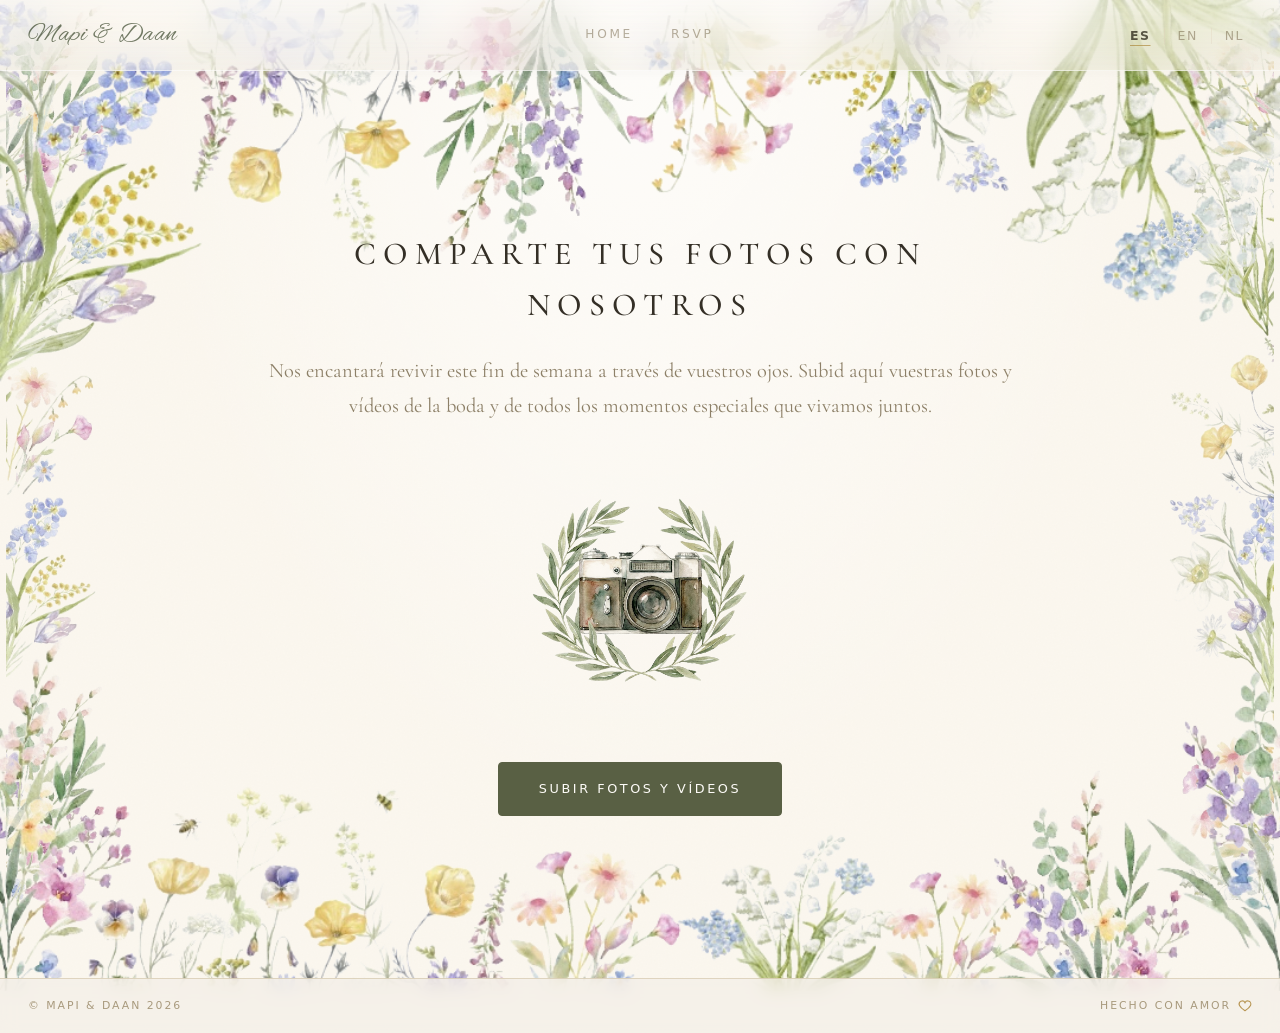
==== fotos.html @ c7a90d23 "v1.31" ====
<!DOCTYPE html>
<html lang="es">
<head>
<meta charset="UTF-8">
<meta name="viewport" content="width=device-width, initial-scale=1.0">
<title>Mapi &amp; Daan · Fotos</title>
<meta name="description" content="Comparte tus fotos y vídeos de la boda de Mapi y Daan.">
<link rel="preconnect" href="https://fonts.googleapis.com">
<link rel="preconnect" href="https://fonts.gstatic.com" crossorigin>
<link href="https://fonts.googleapis.com/css2?family=Alex+Brush&family=Cormorant+Garamond:ital,wght@0,400;0,500;0,600;0,700;1,400&display=swap" rel="stylesheet">
<link rel="stylesheet" href="css/style.css">
</head>
<body class="photos-page-body">
<div class="floral-border floral-border-top" aria-hidden="true"></div>
<div class="floral-border floral-border-left" aria-hidden="true"></div>
<div class="floral-border floral-border-right" aria-hidden="true"></div>
<div class="floral-border floral-border-bottom" aria-hidden="true"></div>
<header class="site-header">
  <a class="brand" href="index.html#inicio">Mapi &amp; Daan</a>
  <nav class="tab-nav" aria-label="Secciones">
    <a href="index.html#inicio">HOME</a>
    <a href="index.html#rsvp">RSVP</a>
  </nav>
  <nav class="lang-switch" aria-label="Idioma">
    <button data-lang="es">ES</button><span class="sep">|</span>
    <button data-lang="en">EN</button><span class="sep">|</span>
    <button data-lang="nl">NL</button>
  </nav>
</header>
<main class="photos-page-main">
  <section class="photos-page">
    <h1 class="section-title photos-title" id="photos-title" data-i18n="photos.title">Comparte tus fotos con nosotros</h1>
    <p class="lead photos-copy" data-i18n="photos.text">Nos encantará revivir este fin de semana a través de vuestros ojos. Subid aquí vuestras fotos y vídeos de la boda y de todos los momentos especiales que vivamos juntos.</p>
    <img src="assets/camera-original-transparent.png" alt="Cámara acuarela" class="photos-illustration original-camera">
    <a class="btn photos-upload-btn" href="https://photos.app.goo.gl/28SNKtLgzze368fo6" target="_blank" rel="noopener" data-i18n="photos.button">Subir fotos y vídeos</a>
  </section>
</main>
<footer class="site-footer"><span data-i18n="footer.copy">© Mapi &amp; Daan 2026</span><span class="love"><span data-i18n="footer.love">Hecho con amor</span><svg viewBox="0 0 24 24" fill="none" stroke="currentColor" stroke-width="2" aria-hidden="true"><path d="M12 20s-7.5-4.8-9.4-9A5.2 5.2 0 0 1 12 6.4 5.2 5.2 0 0 1 21.4 11c-1.9 4.2-9.4 9-9.4 9Z"/></svg></span></footer>
<script>
const translations = {
  es: {"photos.title":"Comparte tus fotos con nosotros","photos.text":"Nos encantará revivir este fin de semana a través de vuestros ojos. Subid aquí vuestras fotos y vídeos de la boda y de todos los momentos especiales que vivamos juntos.","photos.button":"Subir fotos y vídeos","footer.copy":"© Mapi & Daan 2026","footer.love":"Hecho con amor"},
  en: {"photos.title":"Share your photos with us","photos.text":"We would love to relive this weekend through your eyes. Upload your photos and videos from the wedding and all the special moments we share together.","photos.button":"Upload photos and videos","footer.copy":"© Mapi & Daan 2026","footer.love":"Made with love"},
  nl: {"photos.title":"Deel jullie foto's met ons","photos.text":"We zouden dit weekend graag opnieuw beleven door jullie ogen. Upload hier jullie foto's en video's van de bruiloft en van alle bijzondere momenten die we samen meemaken.","photos.button":"Foto's en video's uploaden","footer.copy":"© Mapi & Daan 2026","footer.love":"Gemaakt met liefde"}
};
function applyLang(lang){
  document.documentElement.lang = lang;
  localStorage.setItem('wedding-lang', lang);
  document.querySelectorAll('[data-i18n]').forEach(el=>{
    const key=el.getAttribute('data-i18n');
    if(translations[lang] && translations[lang][key]) el.textContent=translations[lang][key];
  });
  document.querySelectorAll('.lang-switch button').forEach(b=>b.classList.toggle('active', b.dataset.lang===lang));
}
document.querySelectorAll('.lang-switch button').forEach(b=>b.addEventListener('click',()=>applyLang(b.dataset.lang)));
applyLang(localStorage.getItem('wedding-lang') || 'es');
</script>
</body>
</html>
---- css/style.css ----
/* ============================================
   Mapi & Daan — 03 · 10 · 2026
   Shared stylesheet
   ============================================ */

:root {
  /* Brand spec tokens */
  --bg: #f5f0e8;          /* warm off-white canvas */
  --surface: #fcfaf7;     /* light warm card/surface */
  --fg: #3d3529;          /* dark ink text */
  --muted: #a89a7d;       /* taupe/sand secondary */
  --border: #e3e0da;      /* warm beige borders */
  --accent: #c9a84c;      /* old gold / champagne */
  --accent-dim: #d5cfc2;  /* muted gold-beige wash */

  /* Mapped aliases (legacy names used across the stylesheet) */
  --cream: var(--bg);
  --cream-deep: #ede7da;
  --paper: var(--surface);
  --olive: #5c5e42;       /* stitch design button olive */
  --olive-dark: #4a4c35;
  --olive-soft: #8a9060;
  --ink: var(--fg);
  --ink-soft: #8d8068;
  --gold: var(--accent);
  --line: var(--border);
  --shadow: 0 10px 30px rgba(61, 53, 41, 0.10);

  --serif: "Cormorant Garamond", "Iowan Old Style", Georgia, serif;
  --sans: -apple-system, BlinkMacSystemFont, "Segoe UI", system-ui, sans-serif;
  --script: "Parisienne", "Imperial Script", cursive;
  --script-weight: 400;
  /* If you buy the "Dashing" font (scratchones), drop the .woff2 in assets/
     and uncomment the @font-face below, then set --script: "Dashing", cursive; */
}
/*
@font-face {
  font-family: "Dashing";
  src: url("../assets/Dashing.woff2") format("woff2");
  font-display: swap;
}
*/

* { margin: 0; padding: 0; box-sizing: border-box; }

html { scroll-behavior: smooth; }

body {
  font-family: var(--serif);
  background: var(--cream);
  /* subtle watercolor-paper grain */
  background-image: url("data:image/svg+xml;utf8,<svg xmlns='http://www.w3.org/2000/svg' width='240' height='240'><filter id='p'><feTurbulence type='fractalNoise' baseFrequency='0.6' numOctaves='2' seed='8'/><feColorMatrix type='matrix' values='0 0 0 0 0.42 0 0 0 0 0.40 0 0 0 0 0.30 0 0 0 0.035 0'/></filter><rect width='240' height='240' filter='url(%23p)'/></svg>");
  color: var(--ink);
  font-size: 18px;
  line-height: 1.6;
  -webkit-font-smoothing: antialiased;
  overflow-x: hidden;
}

/* ---------- Header ---------- */
.site-header {
  position: sticky;
  top: 0;
  z-index: 50;
  display: flex;
  justify-content: space-between;
  align-items: center;
  gap: 16px;
  flex-wrap: wrap;
  padding: 14px 28px;
  /* liquid glass: translucent wash + heavy blur + saturation boost */
  background: linear-gradient(180deg, rgba(252, 250, 247, 0.55), rgba(245, 240, 232, 0.35));
  -webkit-backdrop-filter: blur(22px) saturate(1.7);
  backdrop-filter: blur(22px) saturate(1.7);
  border-bottom: 1px solid rgba(255, 255, 255, 0.45);
  box-shadow:
    inset 0 1px 0 rgba(255, 255, 255, 0.55),
    0 1px 0 rgba(61, 53, 41, 0.05);
  transition: background .4s ease, box-shadow .4s ease, padding .3s ease;
}
.site-header.scrolled {
  background: linear-gradient(180deg, rgba(252, 250, 247, 0.62), rgba(245, 240, 232, 0.42));
  box-shadow:
    inset 0 1px 0 rgba(255, 255, 255, 0.6),
    0 10px 30px rgba(61, 53, 41, 0.10);
  padding: 10px 28px;
}
@supports not (backdrop-filter: blur(1px)) {
  .site-header { background: rgba(245, 240, 232, 0.95); }
}

/* ---------- Tabs ---------- */
.tab-nav {
  display: flex;
  gap: clamp(14px, 3vw, 34px);
  justify-content: center;
  flex: 1;
}
.tab-nav a {
  font-family: var(--sans);
  font-size: .76rem;
  letter-spacing: .22em;
  text-transform: uppercase;
  color: var(--ink-soft);
  text-decoration: none;
  padding: 6px 2px;
  border-bottom: 1px solid transparent;
  transition: color .3s, border-color .3s;
}
.tab-nav a:hover { color: var(--fg); }
.tab-nav a.active {
  color: var(--fg);
  border-bottom-color: var(--accent);
}

.tab-panel { display: none; }
.tab-panel.active { display: block; animation: panelIn .6s cubic-bezier(.2, .65, .3, 1); }
@keyframes panelIn {
  from { opacity: 0; transform: translateY(14px); }
  to { opacity: 1; transform: none; }
}

@media (max-width: 720px) {
  .site-header { justify-content: center; }
  .tab-nav { order: 3; flex-basis: 100%; }
}

.brand {
  font-family: var(--script);
  font-weight: var(--script-weight);
  font-size: 1.85rem;
  color: var(--fg);
  text-decoration: none;
  transition: opacity .3s;
}
.brand:hover { opacity: .7; }

.lang-switch { display: flex; align-items: center; gap: 4px; }
.lang-switch button {
  font-family: var(--sans);
  font-size: .78rem;
  letter-spacing: .12em;
  background: none;
  border: none;
  color: var(--ink-soft);
  cursor: pointer;
  padding: 4px 8px;
  transition: color .3s;
}
.lang-switch button:hover { color: var(--olive-dark); }
.lang-switch button.active {
  color: var(--fg);
  font-weight: 600;
  text-decoration: underline;
  text-underline-offset: 5px;
  text-decoration-color: var(--accent);
}
.lang-switch .sep { color: var(--line); }

/* ---------- Layout ---------- */
.container {
  width: min(960px, 92%);
  margin: 0 auto;
}

main { position: relative; }

section { padding: 70px 0; position: relative; }

/* ---------- Typography ---------- */
.script-names {
  font-family: var(--script);
  font-weight: var(--script-weight);
  color: var(--fg);
  font-size: clamp(3.6rem, 9.5vw, 6rem);
  line-height: 1.08;
  text-align: center;
  padding: 0 .35em; /* room for calligraphic flourishes */
}

.section-title {
  font-family: var(--serif);
  font-weight: 500;
  font-size: clamp(1.5rem, 4vw, 2rem);
  letter-spacing: .22em;
  text-transform: uppercase;
  text-align: center;
  color: var(--fg);
}

.lead { text-align: center; color: var(--ink-soft); max-width: 620px; margin: 0 auto; }

/* ornament divider */
.ornament {
  display: flex;
  justify-content: center;
  align-items: center;
  gap: 12px;
  margin: 22px auto;
  color: var(--accent);
}
.ornament::before, .ornament::after {
  content: "";
  height: 1px;
  width: 70px;
  background: linear-gradient(90deg, transparent, var(--line));
}
.ornament::after { background: linear-gradient(270deg, transparent, var(--line)); }

/* ---------- Cinematic invitation hero (brand spec: layout intent) ---------- */
.hero-stage {
  position: relative;
  width: 100%;
  aspect-ratio: 16 / 9;
  min-height: 560px;
  max-height: 92vh;
  overflow: hidden;
  display: flex;
  align-items: center;
  justify-content: center;
  background:
    radial-gradient(ellipse 70% 80% at 50% 30%, rgba(213, 207, 194, .55), transparent 70%),
    linear-gradient(180deg, var(--bg) 0%, #efe8db 55%, var(--bg) 100%);
  perspective: 1100px;
}

.hero-stage .stage-glow {
  position: absolute;
  inset: 0;
  pointer-events: none;
  background: radial-gradient(ellipse 46% 60% at 50% 42%, rgba(201, 168, 76, .14), transparent 70%);
  animation: glowPulse 9s ease-in-out infinite;
}
@keyframes glowPulse {
  0%, 100% { opacity: .75; }
  50% { opacity: 1; }
}

#particles {
  position: absolute;
  inset: 0;
  width: 100%;
  height: 100%;
  pointer-events: none;
  z-index: 3;
}

/* portrait invitation card */
.invite-card {
  position: relative;
  z-index: 2;
  width: min(420px, 84vw);
  background: var(--surface);
  border: 1px solid var(--border);
  border-radius: 6px;
  box-shadow:
    0 30px 70px rgba(61, 53, 41, .18),
    0 6px 18px rgba(61, 53, 41, .10);
  padding: clamp(26px, 4.5vw, 44px) clamp(20px, 3.5vw, 36px);
  text-align: center;
  transform-style: preserve-3d;
  animation: cameraPush 5.5s cubic-bezier(.22, .61, .36, 1) both;
  will-change: transform;
}
@keyframes cameraPush {
  from { transform: scale(1.12) translateY(14px); }
  to { transform: scale(1) translateY(0); }
}

/* gold foil inner frame */
.invite-card::before {
  content: "";
  position: absolute;
  inset: 12px;
  border: 1px solid rgba(201, 168, 76, .55);
  border-radius: 3px;
  pointer-events: none;
}
.invite-card::after {
  content: "";
  position: absolute;
  inset: 16px;
  border: 1px solid rgba(201, 168, 76, .25);
  border-radius: 2px;
  pointer-events: none;
}

.invite-card .card-kicker {
  font-family: var(--sans);
  font-size: .62rem;
  letter-spacing: .42em;
  text-transform: uppercase;
  color: var(--muted);
  margin-bottom: 8px;
}
.invite-card .script-names { font-size: clamp(2.7rem, 7vw, 3.9rem); }
.invite-card .card-amp { font-size: .5em; color: var(--accent); display: block; line-height: .9; }
.invite-card .card-church {
  width: 100%;
  height: auto;
  display: block;
  margin: 18px auto 6px;
  transform: translateZ(28px);
}
.invite-card .card-date {
  font-family: var(--sans);
  font-weight: 300;
  font-size: 1.02rem;
  letter-spacing: .42em;
  color: var(--fg);
  margin-top: 14px;
}
.invite-card .card-place {
  font-family: var(--sans);
  font-size: .68rem;
  letter-spacing: .4em;
  text-transform: uppercase;
  color: var(--muted);
  margin-top: 7px;
}
.invite-card .card-rule {
  width: 56px;
  height: 1px;
  background: var(--accent);
  margin: 16px auto 0;
  opacity: .7;
  position: relative;
}
.invite-card .card-rule::after {
  content: "❦";
  position: absolute;
  top: 50%; left: 50%;
  transform: translate(-50%, -50%);
  background: var(--surface);
  color: var(--accent);
  padding: 0 8px;
  font-size: .9rem;
}

/* parallax florals floating above the card */
.stage-floral {
  position: absolute;
  z-index: 4;
  width: clamp(130px, 18vw, 230px);
  pointer-events: none;
  opacity: 0;
  animation: floralIn 1.8s ease .4s forwards;
  will-change: transform;
}
.stage-floral img { width: 100%; height: auto; display: block; }
.stage-floral.tl { top: -1%; left: -1%; }
.stage-floral.tr { top: -1%; right: -1%; }
.stage-floral.bl { bottom: -2%; left: -1%; }
.stage-floral.br { bottom: -2%; right: -1%; }

.scroll-hint {
  position: absolute;
  bottom: 18px;
  left: 50%;
  transform: translateX(-50%);
  z-index: 5;
  color: var(--muted);
  animation: hintBob 2.6s ease-in-out infinite;
}
.scroll-hint svg { width: 22px; height: 22px; }
@keyframes hintBob {
  0%, 100% { transform: translate(-50%, 0); opacity: .65; }
  50% { transform: translate(-50%, 8px); opacity: 1; }
}

@media (max-width: 640px) {
  .hero-stage { aspect-ratio: auto; min-height: 86vh; padding: 40px 0; }
}

/* ---------- Hero ---------- */
.hero { padding: 60px 0 30px; text-align: center; }

.hero .date {
  font-family: var(--sans);
  font-weight: 300;
  font-size: 1.15rem;
  letter-spacing: .45em;
  color: var(--fg);
  margin-top: 26px;
}
.hero .place {
  font-family: var(--sans);
  font-size: .8rem;
  letter-spacing: .4em;
  text-transform: uppercase;
  color: var(--muted);
  margin-top: 8px;
}

.hero-art { margin: 36px auto 0; max-width: 660px; }
.hero-art svg, .hero-art img { width: 100%; height: auto; display: block; }

/* corner florals */
.corner-floral {
  position: absolute;
  width: clamp(140px, 24vw, 260px);
  pointer-events: none;
  z-index: 1;
  opacity: 0;
  animation: floralIn 1.6s ease .3s forwards;
}
.corner-floral.tl { top: 0; left: 0; transform-origin: top left; }
.corner-floral.tr { top: 0; right: 0; transform-origin: top right; }
.corner-floral.bl { bottom: 0; left: 0; transform-origin: bottom left; }
.corner-floral.br { bottom: 0; right: 0; transform-origin: bottom right; }

@keyframes floralIn {
  from { opacity: 0; }
  to { opacity: 1; }
}

/* perfect mirror symmetry: left corners are the original, right corners are mirrored */
.corner-floral.tr, .stage-floral.tr { transform: scaleX(-1); }
.corner-floral.bl, .stage-floral.bl { transform: scaleY(-1); }
.corner-floral.br, .stage-floral.br { transform: scale(-1, -1); }

/* ---------- Timeline ---------- */
.timeline { max-width: 700px; margin: 50px auto 0; }

.day-block { display: grid; grid-template-columns: 150px 1fr; gap: 24px; }
.day-block + .day-block { margin-top: 40px; padding-top: 40px; border-top: 1px solid var(--line); }

.day-label { text-align: left; }
.day-label .day-name {
  font-family: var(--sans);
  letter-spacing: .3em;
  text-transform: uppercase;
  font-weight: 500;
  color: var(--fg);
}
.day-label .day-date { font-family: var(--sans); letter-spacing: .25em; color: var(--muted); font-size: .8rem; margin-top: 4px; }
.day-label .sprig { margin-top: 14px; width: 56px; opacity: .8; }

.events { position: relative; padding-left: 64px; }
.events::before {
  content: "";
  position: absolute;
  left: 24px;
  top: 18px;
  bottom: 18px;
  width: 1px;
  background: var(--line);
}

.event { position: relative; padding: 16px 0; }

.event-icon {
  position: absolute;
  left: -64px;
  top: 14px;
  width: 48px;
  height: 48px;
  border-radius: 50%;
  background: var(--paper);
  border: 1px solid var(--line);
  display: flex;
  align-items: center;
  justify-content: center;
  color: var(--olive-dark);
  box-shadow: 0 3px 10px rgba(86, 93, 54, .08);
  transition: transform .35s ease, box-shadow .35s ease;
}
.event:hover .event-icon { transform: scale(1.1); box-shadow: 0 6px 16px rgba(86, 93, 54, .16); }
.event-icon svg { width: 22px; height: 22px; }

.event .time { font-family: var(--sans); font-size: .92rem; font-weight: 600; letter-spacing: .08em; }
.event .name { font-size: 1.25rem; font-weight: 600; color: var(--fg); }
.event .venue { color: var(--ink-soft); font-style: italic; }

.map-link {
  display: inline-flex;
  align-items: center;
  gap: 5px;
  font-family: var(--sans);
  font-size: .7rem;
  letter-spacing: .16em;
  text-transform: uppercase;
  color: var(--fg);
  text-decoration: underline;
  text-underline-offset: 4px;
  text-decoration-color: var(--accent);
  margin-top: 4px;
  transition: color .3s;
}
.map-link:hover { color: var(--accent); }
.map-link svg { width: 13px; height: 13px; }

/* ---------- Accommodation cards ---------- */
.cards {
  display: grid;
  grid-template-columns: repeat(auto-fit, minmax(210px, 1fr));
  gap: 22px;
  margin-top: 46px;
}

.card {
  background: var(--paper);
  border: 1px solid var(--line);
  border-radius: 6px;
  padding: 26px 20px 22px;
  text-align: center;
  display: flex;
  flex-direction: column;
  transition: transform .4s ease, box-shadow .4s ease;
}
.card:hover { transform: translateY(-6px); box-shadow: var(--shadow); }

.card .card-art { width: 84px; height: 84px; margin: 0 auto 16px; color: var(--olive-soft); }
.card .card-art svg { width: 100%; height: 100%; }

/* watercolor photo on accommodation cards (stitch designs) */
.card .card-photo {
  width: 100%;
  aspect-ratio: 4 / 3;
  object-fit: cover;
  display: block;
  margin-bottom: 16px;
  border: 1px solid var(--border);
  border-radius: 3px;
}

.card h3 { font-size: 1.15rem; font-weight: 600; color: var(--olive-dark); line-height: 1.3; }
.card p { font-size: .95rem; color: var(--ink-soft); margin-top: 10px; flex: 1; }
.card .promo {
  margin-top: 10px;
  font-size: .9rem;
  color: var(--olive-dark);
  letter-spacing: .05em;
}
.card .promo strong { letter-spacing: .12em; }
.card .map-link { margin: 16px auto 0; }

/* ---------- Buttons ---------- */
.btn {
  display: inline-flex;
  align-items: center;
  justify-content: center;
  gap: 10px;
  font-family: var(--sans);
  font-size: .8rem;
  font-weight: 500;
  letter-spacing: .2em;
  text-transform: uppercase;
  color: #fdfbf7;
  background: var(--olive);
  border: 1px solid var(--olive);
  border-radius: 4px;
  padding: 16px 40px;
  text-decoration: none;
  cursor: pointer;
  transition: background .35s ease, transform .35s ease, box-shadow .35s ease;
}
.btn:hover {
  background: var(--olive-dark);
  transform: translateY(-2px);
  box-shadow: 0 8px 20px rgba(61, 53, 41, .25);
}
.btn svg { width: 18px; height: 18px; }

.text-link {
  display: inline-block;
  font-family: var(--sans);
  font-size: .74rem;
  letter-spacing: .2em;
  text-transform: uppercase;
  color: var(--fg);
  text-decoration: underline;
  text-underline-offset: 5px;
  text-decoration-color: var(--accent);
  transition: color .3s;
}
.text-link:hover { color: var(--accent); }

/* ---------- CTA section ---------- */
.cta {
  background: var(--cream-deep);
  border-top: 1px solid var(--line);
  text-align: center;
  overflow: hidden;
}
.cta .heart { color: var(--olive-soft); margin-bottom: 14px; }
.cta .heart svg { width: 30px; height: 30px; }
.cta p { color: var(--ink-soft); margin: 14px 0 28px; }
.cta .text-link { margin-top: 20px; }

/* ---------- Footer ---------- */
.site-footer {
  background: transparent;
  border-top: 1px solid var(--border);
  color: var(--muted);
  display: flex;
  justify-content: space-between;
  align-items: center;
  padding: 18px 28px;
  font-family: var(--sans);
  font-size: .68rem;
  letter-spacing: .18em;
  text-transform: uppercase;
}
.site-footer .love svg { color: var(--accent); }
.site-footer .love { display: inline-flex; align-items: center; gap: 7px; }
.site-footer svg { width: 14px; height: 14px; }

/* ---------- Forms (RSVP) ---------- */
.form-wrap { max-width: 640px; margin: 40px auto 0; }

.form-row {
  display: grid;
  grid-template-columns: 56px 1fr;
  gap: 18px;
  margin-bottom: 34px;
  align-items: start;
}

.q-icon {
  width: 48px;
  height: 48px;
  border-radius: 50%;
  background: var(--paper);
  border: 1px solid var(--line);
  display: flex;
  align-items: center;
  justify-content: center;
  color: var(--olive-dark);
}
.q-icon svg { width: 22px; height: 22px; }

.q-label { font-size: 1.05rem; font-weight: 600; color: var(--ink); display: block; margin-bottom: 12px; }

.radio-group { display: flex; flex-wrap: wrap; gap: 12px; }
.radio-pill {
  display: inline-flex;
  align-items: center;
  gap: 9px;
  border: 1px solid var(--line);
  background: var(--paper);
  border-radius: 999px;
  padding: 10px 22px;
  cursor: pointer;
  transition: border-color .3s, background .3s, box-shadow .3s;
  font-size: .98rem;
}
.radio-pill:hover { border-color: var(--olive-soft); }
.radio-pill input { accent-color: var(--olive); width: 16px; height: 16px; }
.radio-pill:has(input:checked) {
  border-color: var(--olive);
  background: #f6f4ea;
  box-shadow: 0 3px 10px rgba(86, 93, 54, .10);
}

input[type="text"], textarea, select {
  width: 100%;
  font-family: var(--serif);
  font-size: 1rem;
  color: var(--ink);
  background: var(--paper);
  border: 1px solid var(--line);
  border-radius: 6px;
  padding: 13px 16px;
  transition: border-color .3s, box-shadow .3s;
  appearance: none;
}
select {
  background-image: url("data:image/svg+xml;utf8,<svg xmlns='http://www.w3.org/2000/svg' width='12' height='8' viewBox='0 0 12 8'><path d='M1 1l5 5 5-5' fill='none' stroke='%236b7245' stroke-width='1.5'/></svg>");
  background-repeat: no-repeat;
  background-position: right 16px center;
}
input::placeholder, textarea::placeholder { color: #a8ab99; }
input:focus, textarea:focus, select:focus {
  outline: none;
  border-color: var(--olive-soft);
  box-shadow: 0 0 0 3px rgba(107, 114, 69, .12);
}
textarea { min-height: 110px; resize: vertical; }

.form-footer { text-align: center; margin-top: 10px; }
.form-footer .thanks { margin-top: 22px; color: var(--ink-soft); font-style: italic; }

.form-status { text-align: center; margin-top: 18px; font-size: 1rem; min-height: 1.4em; }
.form-status.ok { color: var(--olive-dark); font-weight: 600; }
.form-status.error { color: #9a4b38; }

.success-panel { text-align: center; padding: 60px 0; display: none; }
.success-panel .heart svg { width: 40px; height: 40px; color: var(--olive-soft); }
.success-panel h2 { margin-top: 18px; }
.success-panel p { color: var(--ink-soft); margin-top: 12px; }

/* ---------- Photos page ---------- */
.camera-art {
  max-width: 400px;
  margin: 40px auto;
  /* same canvas color as the page so multiply melts the image's white box into it */
  background: var(--bg);
  isolation: isolate;
}
.camera-art svg, .camera-art img { width: 100%; height: auto; display: block; }
.camera-art img { mix-blend-mode: multiply; }

.how-box {
  background: var(--cream-deep);
  border: 1px solid var(--line);
  border-radius: 8px;
  padding: 40px 30px;
  margin-top: 60px;
}
.how-box .box-title {
  font-family: var(--sans);
  text-align: center;
  font-size: .9rem;
  letter-spacing: .22em;
  text-transform: uppercase;
  font-weight: 500;
  color: var(--fg);
  margin-bottom: 32px;
}
.steps {
  display: grid;
  grid-template-columns: repeat(auto-fit, minmax(190px, 1fr));
  gap: 28px;
  text-align: center;
}
.step .step-icon {
  width: 54px;
  height: 54px;
  margin: 0 auto 14px;
  border-radius: 50%;
  background: var(--paper);
  border: 1px solid var(--line);
  display: flex;
  align-items: center;
  justify-content: center;
  color: var(--olive-dark);
}
.step .step-icon svg { width: 24px; height: 24px; }
.step p { font-size: .98rem; color: var(--ink-soft); }

/* ---------- Scroll reveal animations ---------- */
.reveal {
  opacity: 0;
  transform: translateY(28px);
  transition: opacity .9s cubic-bezier(.2, .65, .3, 1), transform .9s cubic-bezier(.2, .65, .3, 1);
}
.reveal.visible { opacity: 1; transform: none; }
.reveal.d1 { transition-delay: .12s; }
.reveal.d2 { transition-delay: .24s; }
.reveal.d3 { transition-delay: .36s; }
.reveal.d4 { transition-delay: .48s; }

/* hero entrance */
.fade-in { animation: fadeUp 1.1s cubic-bezier(.2, .65, .3, 1) both; }
.fade-in.f2 { animation-delay: .25s; }
.fade-in.f3 { animation-delay: .5s; }
.fade-in.f4 { animation-delay: .75s; }

@keyframes fadeUp {
  from { opacity: 0; transform: translateY(24px); }
  to { opacity: 1; transform: none; }
}

/* gentle float for florals */
@keyframes sway {
  0%, 100% { transform: rotate(0deg); }
  50% { transform: rotate(1.6deg); }
}
.corner-floral svg, .corner-floral img { width: 100%; height: auto; display: block; }
.corner-floral.animate-sway svg, .corner-floral.animate-sway img { animation: sway 9s ease-in-out infinite; transform-origin: inherit; }

/* ---------- Font picker (script font preview tool) ---------- */
.font-picker {
  position: fixed;
  bottom: 18px;
  left: 18px;
  z-index: 80;
  font-family: var(--sans);
}
.font-picker summary {
  list-style: none;
  cursor: pointer;
  width: 44px;
  height: 44px;
  border-radius: 50%;
  background: var(--surface);
  border: 1px solid var(--border);
  box-shadow: 0 4px 14px rgba(61, 53, 41, .14);
  display: flex;
  align-items: center;
  justify-content: center;
  font-family: var(--script);
  font-size: 1.3rem;
  color: var(--accent);
  transition: transform .3s;
}
.font-picker summary::-webkit-details-marker { display: none; }
.font-picker summary:hover { transform: scale(1.08); }
.font-picker .fp-menu {
  position: absolute;
  bottom: 54px;
  left: 0;
  width: 230px;
  background: var(--surface);
  border: 1px solid var(--border);
  border-radius: 10px;
  box-shadow: 0 14px 34px rgba(61, 53, 41, .18);
  padding: 10px;
}
.font-picker .fp-title {
  font-size: .62rem;
  letter-spacing: .2em;
  text-transform: uppercase;
  color: var(--muted);
  text-align: center;
  margin: 4px 0 8px;
}
.font-picker button {
  display: block;
  width: 100%;
  text-align: center;
  background: none;
  border: 1px solid transparent;
  border-radius: 6px;
  padding: 6px 10px;
  font-size: 1.45rem;
  color: var(--fg);
  cursor: pointer;
  transition: background .25s, border-color .25s;
}
.font-picker button:hover { background: var(--cream-deep); }
.font-picker button.active { border-color: var(--accent); background: #f6f1e2; }

@media (prefers-reduced-motion: reduce) {
  .reveal, .fade-in, .corner-floral { animation: none !important; transition: none !important; opacity: 1 !important; transform: none !important; }
}

/* ---------- Responsive ---------- */
@media (max-width: 640px) {
  .day-block { grid-template-columns: 1fr; gap: 10px; }
  .day-label { display: flex; align-items: baseline; gap: 14px; }
  .day-label .sprig { display: none; }
  .events { padding-left: 58px; }
  .form-row { grid-template-columns: 1fr; }
  .q-icon { display: none; }
  .site-footer { flex-direction: column; gap: 6px; text-align: center; }
  .corner-floral { width: 110px; }
}

/* ===== v1.1 visual corrections =====
   - remove the card feeling from the landing screen
   - use the original Carmelitas watercolor as a real image, not a generated illustration
   - replace oversized pasted corners with lighter invitation-style floral sprays
*/
.hero-stage {
  aspect-ratio: auto;
  min-height: 94vh;
  max-height: none;
  padding: clamp(56px, 8vw, 96px) 0 clamp(34px, 5vw, 64px);
  background:
    radial-gradient(ellipse 60% 45% at 50% 38%, rgba(244, 238, 226, .72), transparent 70%),
    linear-gradient(180deg, #fffdfa 0%, var(--bg) 55%, #fffdfa 100%);
  perspective: none;
}
.hero-stage .stage-glow,
#particles { display: none !important; }

.invite-card {
  width: min(1040px, 92vw);
  background: transparent !important;
  border: 0 !important;
  border-radius: 0 !important;
  box-shadow: none !important;
  padding: 0;
  animation: none;
  transform: none !important;
}
.invite-card::before,
.invite-card::after { display: none !important; }
.invite-card .card-kicker {
  margin-bottom: 8px;
  color: rgba(98, 104, 73, .78);
}
.invite-card .script-names {
  font-size: clamp(4.2rem, 11vw, 7.2rem);
  line-height: .92;
  color: #4b5638;
  text-shadow: none;
}
.invite-card .card-amp {
  margin: .05em 0;
  color: #b8caa8;
}
.invite-card .card-church {
  width: min(920px, 92vw);
  margin: clamp(22px, 4vw, 42px) auto 12px;
  transform: none !important;
  mix-blend-mode: multiply;
  filter: none;
}
.invite-card .card-date {
  font-size: clamp(1.15rem, 2.1vw, 1.55rem);
  margin-top: 22px;
}
.invite-card .card-place { font-size: .78rem; }
.invite-card .card-rule::after { background: var(--bg); }

.stage-floral {
  width: clamp(150px, 20vw, 275px);
  opacity: .95;
  animation: floralIn 1.3s ease .15s forwards;
}
.stage-floral.tl { top: 20px; left: 18px; }
.stage-floral.tr { top: 20px; right: 18px; }
.stage-floral.bl { bottom: 18px; left: 14px; }
.stage-floral.br { bottom: 18px; right: 14px; }

.corner-floral {
  width: clamp(145px, 21vw, 240px);
  opacity: .9;
}

/* Remove non-implemented photo entry points */
[data-tab="fotos"],
#panel-fotos { display: none !important; }

@media (max-width: 720px) {
  .hero-stage { min-height: 88vh; padding-top: 72px; }
  .stage-floral { width: 150px; opacity: .8; }
  .stage-floral.bl, .stage-floral.br { display: none; }
  .invite-card .script-names { font-size: clamp(4rem, 18vw, 5.8rem); }
  .invite-card .card-church { width: 112vw; max-width: none; margin-left: 50%; transform: translateX(-50%) !important; }
}

/* ===== v1.2 visual refinements =====
   Reference: latest approved static mockup.
   Goals: more invitation-like wildflowers, no hero card feeling, and original church artwork blended into the page.
*/
:root {
  --bg: #fbf7ef;
  --surface: #fffdf8;
  --line: #e8ddcc;
}
body {
  background-color: var(--bg);
  background-image:
    radial-gradient(ellipse at 50% 0%, rgba(255,255,255,.72), transparent 56%),
    url("data:image/svg+xml;utf8,<svg xmlns='http://www.w3.org/2000/svg' width='240' height='240'><filter id='p'><feTurbulence type='fractalNoise' baseFrequency='0.55' numOctaves='2' seed='10'/><feColorMatrix type='matrix' values='0 0 0 0 0.54 0 0 0 0 0.47 0 0 0 0 0.34 0 0 0 0.026 0'/></filter><rect width='240' height='240' filter='url(%23p)'/></svg>");
}
.hero-stage {
  min-height: 100svh;
  padding: clamp(54px, 7vw, 90px) 0 clamp(38px, 6vw, 76px);
  background:
    radial-gradient(ellipse 52% 35% at 50% 34%, rgba(255,255,255,.82), rgba(255,255,255,.32) 54%, transparent 78%),
    linear-gradient(180deg, #fffdf9 0%, #fbf7ef 68%, #fffdf9 100%);
}
.invite-card {
  width: min(1080px, 94vw);
  max-width: none;
  background: transparent !important;
  border: none !important;
  box-shadow: none !important;
  backdrop-filter: none !important;
  -webkit-backdrop-filter: none !important;
}
.invite-card .card-church {
  width: min(1000px, 95vw);
  margin: clamp(18px, 3.2vw, 34px) auto 4px;
  mix-blend-mode: normal;
  filter: drop-shadow(0 16px 34px rgba(123, 89, 46, .06));
}
.invite-card .script-names {
  color: #4a5a3b;
  letter-spacing: .01em;
}
.invite-card .card-kicker { display: none; }
.invite-card .card-date { margin-top: 12px; }

/* Smaller, airier wildflower sprays like the invitation border */
.stage-floral {
  width: clamp(150px, 19vw, 300px);
  opacity: .98;
  z-index: 2;
  pointer-events: none;
  filter: drop-shadow(0 7px 14px rgba(70, 72, 48, .035));
}
.stage-floral.tl { top: 18px; left: 10px; transform-origin: top left; }
.stage-floral.tr { top: 18px; right: 10px; transform-origin: top right; }
.stage-floral.bl { bottom: 8px; left: -8px; transform-origin: bottom left; }
.stage-floral.br { bottom: 8px; right: -8px; transform-origin: bottom right; }
.stage-floral.tl img, .stage-floral.tr img { max-height: 44vh; object-fit: contain; }
.stage-floral.bl img, .stage-floral.br img { max-height: 34vh; object-fit: contain; }

/* soften global RSVP florals too */
.corner-floral {
  width: clamp(125px, 18vw, 220px);
  opacity: .86;
  filter: drop-shadow(0 7px 14px rgba(70, 72, 48, .035));
}

.butterfly {
  position: absolute;
  z-index: 3;
  width: clamp(28px, 4vw, 54px);
  opacity: .68;
  pointer-events: none;
  animation: butterflyFloat 8.5s ease-in-out infinite;
}
.butterfly.b1 { top: 23%; left: 18%; transform: rotate(-12deg); }
.butterfly.b2 { top: 35%; right: 18%; transform: rotate(13deg) scale(.82); animation-delay: -3s; }
.butterfly img { width: 100%; height: auto; display: block; }
@keyframes butterflyFloat {
  0%, 100% { translate: 0 0; rotate: 0deg; }
  50% { translate: 8px -10px; rotate: 4deg; }
}

/* Make the page feel like one long invitation rather than stacked cards */
section { padding-top: 58px; padding-bottom: 58px; }
.card {
  background: rgba(255, 253, 248, .58);
  border-color: rgba(212, 197, 168, .62);
  box-shadow: none;
}
.card:hover { box-shadow: 0 10px 26px rgba(61, 53, 41, .08); }
.cta { background: linear-gradient(180deg, rgba(255,253,248,0), rgba(244,237,225,.72)); }

/* Keep photo functionality hidden until it is implemented */
[data-tab="fotos"],
#panel-fotos,
a[href*="fotos"],
[data-i18n*="photo"],
[data-i18n="cta.photos"] { display: none !important; }

@media (max-width: 720px) {
  .hero-stage { min-height: 94svh; padding-top: 70px; }
  .stage-floral { width: 138px; opacity: .88; }
  .stage-floral.tl { left: -12px; top: 56px; }
  .stage-floral.tr { right: -12px; top: 56px; }
  .stage-floral.bl, .stage-floral.br { width: 120px; display: block; bottom: -6px; }
  .butterfly { display: none; }
  .invite-card .card-church {
    width: 114vw;
    max-width: none;
    margin-left: 50%;
    transform: translateX(-50%) !important;
  }
}

/* ===== v1.3 refinements =====
   - Fixed Alex Brush as the only script font and removed font picker in HTML.
   - Floral language closer to the approved mockup: taller, airy wildflower sprays.
   - Original Carmelitas watercolor is used as a real JPEG and visually blended into the warm page.
   - Updated program icons and removed repeated Hotel Luze title below its image.
*/
:root {
  --script: "Alex Brush", cursive;
  --script-weight: 400;
  --bg: #fbf7ef;
  --surface: #fffdf8;
  --olive: #596044;
  --olive-dark: #465137;
  --accent: #b89755;
}

body {
  background-color: var(--bg);
}

.brand {
  font-family: var(--script);
  font-size: 2.05rem;
  letter-spacing: .02em;
  color: #4a563c;
}

.invite-card .script-names {
  font-family: var(--script);
  font-weight: 400;
  color: #4a563c;
  font-size: clamp(5.2rem, 12.5vw, 8.4rem);
  line-height: .82;
  letter-spacing: .01em;
}

.invite-card .card-amp {
  font-size: .48em;
  margin: .06em 0 .02em;
  color: #7f8d6d;
}

/* Original church artwork: no generated replacement, no card, no white rectangle feeling */
.invite-card .card-church {
  width: min(1040px, 96vw);
  max-width: none;
  margin: clamp(18px, 3vw, 30px) auto 2px;
  mix-blend-mode: multiply;
  filter: saturate(.97) contrast(.99) brightness(1.015);
  opacity: .98;
  background: transparent !important;
  box-shadow: none !important;
  border: 0 !important;
}

.hero-stage {
  background:
    radial-gradient(ellipse 58% 34% at 50% 38%, rgba(255,255,255,.70), rgba(255,255,255,.20) 58%, transparent 76%),
    linear-gradient(180deg, #fffdf9 0%, #fbf7ef 68%, #fffdf9 100%);
}

/* Wildflower frame: closer to the last approved static mockup */
.stage-floral {
  width: clamp(190px, 24vw, 390px);
  opacity: .94;
  filter: drop-shadow(0 10px 18px rgba(73, 77, 55, .035));
  z-index: 4;
}
.stage-floral.tl {
  top: 54px;
  left: -34px;
  transform: rotate(-4deg) !important;
}
.stage-floral.tr {
  top: 58px;
  right: -32px;
  transform: scaleX(-1) rotate(-4deg) !important;
}
.stage-floral.bl {
  bottom: -34px;
  left: -46px;
  width: clamp(220px, 28vw, 430px);
  transform: scaleY(-1) rotate(-6deg) !important;
}
.stage-floral.br {
  bottom: -34px;
  right: -46px;
  width: clamp(220px, 28vw, 430px);
  transform: scale(-1, -1) rotate(-6deg) !important;
}
.stage-floral img { max-height: none !important; }

.corner-floral {
  width: clamp(160px, 22vw, 290px);
  opacity: .9;
}
.corner-floral.tl { left: -26px; top: 34px; }
.corner-floral.tr { right: -26px; top: 34px; }

.butterfly {
  opacity: .72;
  filter: drop-shadow(0 4px 7px rgba(83,74,50,.08));
}
.butterfly.b1 { top: 18%; left: 19%; }
.butterfly.b2 { top: 28%; right: 19%; }

/* Timeline icon polish */
.event-icon {
  color: #b38d43;
  background: rgba(255, 253, 248, .78);
  border-color: rgba(190, 157, 84, .42);
}
.event-icon svg {
  width: 24px;
  height: 24px;
  stroke-width: 1.38;
}
.event:hover .event-icon {
  transform: scale(1.06);
  box-shadow: 0 8px 18px rgba(157, 124, 61, .13);
}

/* Hotel cards: keep the image + copy; avoid repeated title feel on Luze card */
.card.d3 .card-photo + p {
  margin-top: 14px;
}

/* Make sure the removed font picker can never appear from cached markup */
.font-picker { display: none !important; }

@media (max-width: 720px) {
  .invite-card .script-names {
    font-size: clamp(4.7rem, 20vw, 6.6rem);
  }
  .invite-card .card-church {
    width: 118vw;
    margin-left: 50%;
    transform: translateX(-50%) !important;
  }
  .stage-floral {
    width: 165px;
    opacity: .82;
  }
  .stage-floral.tl { left: -50px; top: 76px; }
  .stage-floral.tr { right: -50px; top: 76px; }
  .stage-floral.bl, .stage-floral.br {
    width: 190px;
    bottom: -44px;
  }
  .butterfly { display: none; }
}

/* ===== v1.4 refinements =====
   - Uses Alex Brush permanently; no source picker.
   - Floral frame is based on the approved mockup: watercolor side sprays, not abstract SVG stems.
   - Original church watercolor is alpha-blended and placed below the date/place.
   - Timeline icons are clearer fine-line drawings.
   - Hotel Luze title restored below image; title inside image is cropped out.
*/
:root {
  --script: "Alex Brush", cursive;
  --bg: #fbf7ef;
  --surface: #fffdf8;
  --fg: #342f26;
  --olive: #596044;
  --olive-dark: #465137;
  --accent: #b89755;
}

body { background-color: var(--bg); }
.font-picker, .butterfly { display: none !important; }

#panel-home {
  position: relative;
  overflow: hidden;
}
#panel-home::before,
#panel-home::after {
  content: "";
  position: absolute;
  top: 80px;
  bottom: 40px;
  width: min(18vw, 190px);
  pointer-events: none;
  z-index: 0;
  opacity: .92;
  background-repeat: repeat-y;
  background-size: 100% auto;
  filter: drop-shadow(0 8px 18px rgba(80, 72, 50, .035));
}
#panel-home::before {
  left: 0;
  background-image: url("../assets/floral-side-left.png");
  background-position: left top;
}
#panel-home::after {
  right: 0;
  background-image: url("../assets/floral-side-right.png");
  background-position: right top;
}
#panel-home > * { position: relative; z-index: 1; }

.site-header {
  background: rgba(251, 247, 239, .64);
  box-shadow: none;
}
.brand,
.script-names,
.invite-card .script-names {
  font-family: "Alex Brush", cursive !important;
  font-weight: 400 !important;
}

.hero-stage {
  min-height: auto;
  padding: clamp(60px, 8vw, 98px) 0 clamp(18px, 3vw, 34px);
  background: radial-gradient(ellipse 58% 30% at 50% 36%, rgba(255,255,255,.62), rgba(255,255,255,.18) 58%, transparent 76%);
}
.invite-card {
  width: min(1100px, 94vw);
  background: transparent !important;
  border: 0 !important;
  box-shadow: none !important;
}
.invite-card .script-names {
  color: #4a563c;
  font-size: clamp(5.4rem, 12vw, 8.4rem);
  line-height: .82;
  margin-bottom: .08em;
}
.invite-card .card-amp {
  color: #7f8d6d;
  font-size: .46em;
  margin: .02em 0;
}
.invite-card .card-date {
  margin-top: 14px;
  color: #1f1d19;
  letter-spacing: .32em;
}
.invite-card .card-place {
  margin-top: 8px;
  color: #2e2d25;
}
.invite-card .card-rule { margin: 14px auto 6px; }
.invite-card .card-church {
  display: block;
  width: min(990px, 96vw);
  margin: clamp(18px, 3.1vw, 30px) auto 0;
  opacity: .99;
  mix-blend-mode: normal !important;
  filter: saturate(.98) contrast(.99) brightness(1.015) drop-shadow(0 14px 32px rgba(107, 82, 46, .035));
  background: transparent !important;
  border: none !important;
  box-shadow: none !important;
}

/* Replace the abstract SVG corners with cropped watercolor floral sprays from the approved mockup. */
.stage-floral { opacity: .95; z-index: 2; filter: drop-shadow(0 8px 18px rgba(80,72,50,.035)); }
.stage-floral.tl { width: clamp(150px, 22vw, 260px); top: 54px; left: 12px; transform: none !important; }
.stage-floral.tr { width: clamp(150px, 22vw, 264px); top: 54px; right: 12px; transform: none !important; }
.stage-floral.bl { width: clamp(170px, 24vw, 280px); bottom: -12px; left: 4px; transform: none !important; }
.stage-floral.br { width: clamp(170px, 24vw, 274px); bottom: -12px; right: 4px; transform: none !important; }
.stage-floral img { width: 100%; height: auto; max-height: none !important; object-fit: contain; }

/* Keep content readable over side florals. */
.container { position: relative; z-index: 2; }
#programa .container,
#alojamiento .container,
.cta .container { width: min(900px, 86%); }

/* Fine-line icon style: warmer, clearer, less emoji-like. */
.event-icon {
  color: #b38d43;
  background: rgba(255, 253, 248, .86);
  border: 1px solid rgba(181, 142, 67, .42);
  box-shadow: 0 4px 14px rgba(154, 121, 56, .045);
}
.event-icon svg {
  width: 25px;
  height: 25px;
  stroke-width: 1.35;
}
.event .name { color: #2f2b23; }
.event .venue { color: #6d634f; }

/* Luze card: title belongs below image; crop the image if the source contains a label at the bottom. */
.card.d3 .card-photo {
  height: 128px;
  object-fit: cover;
  object-position: center 16%;
}
.card.d3 h3 {
  margin-top: 12px;
}
.card h3 { color: #3f452f; }

@media (max-width: 980px) {
  #panel-home::before,
  #panel-home::after { opacity: .62; width: 118px; }
  #programa .container,
  #alojamiento .container,
  .cta .container { width: min(860px, 92%); }
}
@media (max-width: 720px) {
  #panel-home::before,
  #panel-home::after { display: none; }
  .hero-stage { padding-top: 74px; }
  .stage-floral.tl { left: -10px; top: 58px; width: 145px; }
  .stage-floral.tr { right: -10px; top: 58px; width: 145px; }
  .stage-floral.bl,
  .stage-floral.br { display: none; }
  .invite-card .script-names { font-size: clamp(4.8rem, 21vw, 6.8rem); }
  .invite-card .card-church { width: 116vw; margin-left: 50%; transform: translateX(-50%) !important; }
}

/* =========================================================
   v1.5 refinements
   - one single static floral layer only
   - no hidden mockup/text fragments
   - original church artwork placed after date/place and blended
   - timeline icons replaced with clean line-art style
   - 4 hotel cards in one row on desktop, 1 column on mobile
   ========================================================= */

:root { --script: "Alex Brush", cursive; }

/* Remove older flower layers and animated overlays */
#panel-home::before,
#panel-home::after,
.stage-floral,
.corner-floral,
.butterfly,
#particles { display: none !important; }

/* Single static floral frame. It scrolls naturally with the invitation and does not react to the mouse. */
.page-floral {
  position: absolute;
  z-index: 0;
  pointer-events: none;
  top: 78px;
  width: clamp(135px, 15vw, 210px);
  opacity: .94;
  filter: saturate(.98) contrast(.98);
}
.page-floral img {
  display: block;
  width: 100%;
  height: auto;
}
.page-floral-left { left: 0; }
.page-floral-right { right: 0; }

main, .tab-panel, section { position: relative; }
#panel-home > section { z-index: 1; }
#panel-home .container,
.invite-card { position: relative; z-index: 2; }

/* Main page must feel like one continuous invitation, not a card. */
.hero-stage {
  min-height: auto !important;
  max-height: none !important;
  aspect-ratio: auto !important;
  padding: clamp(76px, 8vw, 104px) 0 16px !important;
  background: transparent !important;
  overflow: visible !important;
  perspective: none !important;
}
.hero-stage .stage-glow { display: none !important; }
.invite-card {
  width: min(1100px, 92vw) !important;
  background: transparent !important;
  border: 0 !important;
  box-shadow: none !important;
  border-radius: 0 !important;
  padding: 0 !important;
  transform: none !important;
}
.invite-card .script-names,
.brand {
  font-family: "Alex Brush", cursive !important;
  font-weight: 400 !important;
}
.invite-card .script-names {
  color: #48533c !important;
  font-size: clamp(4.7rem, 10.8vw, 7.7rem) !important;
  line-height: .82 !important;
  margin: 0 auto .08em !important;
}
.invite-card .card-amp {
  color: #7b8764 !important;
  font-size: .48em !important;
  margin: .02em 0 !important;
}
.invite-card .card-date {
  margin-top: 16px !important;
  color: #25231d !important;
  letter-spacing: .34em !important;
}
.invite-card .card-place {
  color: #353126 !important;
  letter-spacing: .22em !important;
}
.invite-card .card-rule { margin: 14px auto 2px !important; }
.invite-card .card-church {
  display: block !important;
  width: min(1040px, 96vw) !important;
  max-width: none !important;
  margin: clamp(20px, 3vw, 34px) auto 0 !important;
  opacity: .985 !important;
  background: transparent !important;
  border: 0 !important;
  box-shadow: none !important;
  filter: saturate(.96) contrast(.985) brightness(1.01) !important;
  mix-blend-mode: multiply !important;
}
.scroll-hint { display: none !important; }

/* More space around the program, with clean line icons. */
#programa { padding-top: 34px !important; }
.event-icon {
  color: #606745 !important;
  background: rgba(255,253,248,.78) !important;
  border: 1px solid rgba(151,139,101,.42) !important;
  box-shadow: 0 4px 12px rgba(76,72,50,.04) !important;
}
.event-icon svg {
  width: 28px !important;
  height: 28px !important;
  stroke-width: 2.2 !important;
}
.timeline::before { background: rgba(132,126,94,.38) !important; }
.event::before { border-color: rgba(132,126,94,.38) !important; }

/* Hotel cards: 4 columns on desktop, 1 column on mobile. */
.cards {
  display: grid !important;
  grid-template-columns: repeat(4, minmax(0, 1fr)) !important;
  gap: 18px !important;
  align-items: stretch !important;
}
.card {
  min-width: 0 !important;
  padding: 20px 16px 22px !important;
}
.card-photo {
  width: 100% !important;
  height: 132px !important;
  object-fit: cover !important;
  object-position: center top !important;
  border-radius: 2px !important;
  background: transparent !important;
}
.card.d3 .card-photo,
.card-photo.luze-photo {
  height: 132px !important;
  object-fit: cover !important;
  object-position: center 12% !important;
}
.card h3 {
  display: block !important;
  margin: 12px auto 8px !important;
  min-height: 2.3em;
}
.card.d3 h3 { margin-top: 12px !important; }

@media (max-width: 1120px) {
  .page-floral { opacity: .65; width: clamp(110px, 12vw, 150px); }
}
@media (max-width: 820px) {
  .page-floral { display: none !important; }
  .cards { grid-template-columns: 1fr !important; max-width: 420px; margin-left: auto; margin-right: auto; }
  .card-photo, .card.d3 .card-photo, .card-photo.luze-photo { height: 168px !important; }
  .invite-card .script-names { font-size: clamp(4.4rem, 21vw, 6.4rem) !important; }
  .invite-card .card-church {
    width: 112vw !important;
    margin-left: 50% !important;
    transform: translateX(-50%) !important;
  }
}


/* =========================================================
   v1.6 refinements
   ========================================================= */
:root { --script: "Alex Brush", cursive; }

/* One elegant floral system only: fixed watercolor side sprays with soft fade masks.
   They move very slightly on scroll through CSS vars set in main.js. */
.page-floral {
  position: fixed !important;
  top: 10vh !important;
  width: clamp(130px, 16vw, 235px) !important;
  height: 86vh !important;
  opacity: var(--floral-opacity, .88) !important;
  z-index: 0 !important;
  pointer-events: none !important;
  transform: translate3d(0, var(--floral-y, 0px), 0) !important;
  transition: opacity .45s ease-out;
  filter: saturate(.95) contrast(.96) drop-shadow(0 12px 20px rgba(70,65,48,.035)) !important;
  -webkit-mask-image: linear-gradient(to bottom, transparent 0%, black 8%, black 92%, transparent 100%);
  mask-image: linear-gradient(to bottom, transparent 0%, black 8%, black 92%, transparent 100%);
  overflow: visible !important;
}
.page-floral img { width: 100% !important; height: 100% !important; object-fit: contain !important; display: block !important; }
.page-floral-left { left: 0 !important; }
.page-floral-right { right: 0 !important; }

/* remove small sprigs/separators the user disliked */
.ornament, .sprig { display: none !important; }
.section-title { margin-bottom: 26px; }
#programa .section-title { margin-bottom: 42px; }
.day-label .day-date { margin-top: 7px; }

/* Intro text larger and more readable */
.lead { font-size: clamp(1.18rem, 2vw, 1.42rem) !important; line-height: 1.72 !important; color: #51493d !important; }
.hero .lead { max-width: 760px !important; }

/* keep the original watercolor visually integrated with the warm paper */
.invite-card .card-church { mix-blend-mode: multiply !important; opacity: .96 !important; filter: saturate(.94) contrast(.985) brightness(1.025) !important; }

/* Use refined clean-line icon style rather than emoji-like drawings */
.event-icon {
  width: 50px !important; height: 50px !important;
  color: #4f563a !important;
  background: rgba(255,253,248,.78) !important;
  border-color: rgba(180,159,106,.48) !important;
  box-shadow: none !important;
}
.event-icon svg { width: 30px !important; height: 30px !important; stroke-width: 1.9 !important; }
.event:hover .event-icon { transform: none !important; box-shadow: none !important; }
.events::before { background: rgba(122,121,86,.44) !important; }
.day-block + .day-block { border-top-color: rgba(206,194,167,.6) !important; }

/* Harmonise location links: all venue events use 'Ver ubicación'. */
.map-link { color: #38352c !important; text-decoration-color: #b89755 !important; }
.map-link:hover { color: #8b713d !important; }

/* Dress code */
.dress-code-section { padding: 34px 0 52px !important; text-align: center; }
.dress-code-section .container {
  max-width: 660px;
  padding: 34px 28px 38px;
  border-top: 1px solid rgba(196,178,137,.5);
  border-bottom: 1px solid rgba(196,178,137,.5);
}
.dress-code-main {
  font-family: var(--serif);
  font-size: clamp(1.8rem, 4vw, 2.55rem);
  letter-spacing: .18em;
  text-transform: uppercase;
  color: #4a563c;
  margin-top: -4px;
}
.dress-code-note { color: #6d634f; margin: 12px auto 0; max-width: 520px; font-size: 1.08rem; }

/* Accommodation: 4 columns on desktop, one-by-one on mobile. */
.cards { grid-template-columns: repeat(4, minmax(0, 1fr)) !important; gap: 22px !important; }
.card { background: rgba(255,253,248,.62) !important; border-color: rgba(214,197,161,.62) !important; }
.card.d3 .card-photo, .card-photo.luze-photo { height: 118px !important; object-fit: cover !important; object-position: center top !important; }
.card h3 { min-height: auto !important; }

@media (max-width: 1120px) {
  .page-floral { width: clamp(100px, 12vw, 150px) !important; opacity: .55 !important; }
}
@media (max-width: 820px) {
  .page-floral { display: none !important; }
  .cards { grid-template-columns: 1fr !important; max-width: 430px !important; }
  .card-photo, .card.d3 .card-photo, .card-photo.luze-photo { height: 172px !important; }
  .dress-code-section .container { width: min(430px, 92%); }
}


/* =========================================================
   v1.7 refinements
   - invitation floral assets supplied by Mapi, composed in CSS with gentle scroll motion
   - subtle dress code moved after hotels
   - Luze card image crop removes embedded title below the illustration
   ========================================================= */
:root { --script: "Alex Brush", cursive; }

/* Use only the real invitation flowers. No extra generated flower layer. */
.page-floral {
  position: fixed !important;
  top: -12vh !important;
  width: clamp(180px, 20vw, 310px) !important;
  height: 135vh !important;
  opacity: var(--floral-opacity, .92) !important;
  z-index: 0 !important;
  pointer-events: none !important;
  transform: translate3d(0, var(--floral-y, 0px), 0) !important;
  transition: opacity .35s ease-out;
  filter: saturate(1.03) contrast(.98) drop-shadow(0 10px 18px rgba(60,52,38,.025)) !important;
  -webkit-mask-image: linear-gradient(to bottom, transparent 0%, #000 5%, #000 95%, transparent 100%) !important;
  mask-image: linear-gradient(to bottom, transparent 0%, #000 5%, #000 95%, transparent 100%) !important;
  overflow: visible !important;
}
.page-floral img {
  width: 100% !important;
  height: 100% !important;
  object-fit: contain !important;
  display: block !important;
}
.page-floral-left { left: -18px !important; }
.page-floral-right { right: -18px !important; }

/* Hide all old decorative layers. */
.stage-floral, .corner-floral, #particles, .hero-stage .stage-glow { display: none !important; }
.ornament, .sprig { display: none !important; }

/* Keep page feeling like paper, not like cards. */
.hero-stage {
  background: var(--cream) !important;
  min-height: auto !important;
  aspect-ratio: auto !important;
  padding: 86px 0 22px !important;
  overflow: visible !important;
}
.invite-card {
  width: min(880px, 92vw) !important;
  background: transparent !important;
  border: 0 !important;
  box-shadow: none !important;
  padding: 0 !important;
  animation: none !important;
}
.invite-card::before, .invite-card::after { display: none !important; }
.invite-card .script-names { font-size: clamp(5.6rem, 12vw, 9rem) !important; line-height: .88 !important; color: #4d583d !important; }
.invite-card .card-amp { font-size: .28em !important; line-height: 1 !important; color: #93a682 !important; }
.invite-card .card-date { margin-top: 30px !important; font-family: var(--serif) !important; font-size: clamp(1.35rem, 3vw, 2rem) !important; letter-spacing: .32em !important; color: #2e2b24 !important; }
.invite-card .card-place { font-family: var(--serif) !important; color: #2e2b24 !important; letter-spacing: .32em !important; }
.invite-card .card-rule { display: block !important; margin: 16px auto 6px !important; }
.invite-card .card-church {
  width: min(980px, 92vw) !important;
  max-width: none !important;
  margin: 22px auto 0 !important;
  mix-blend-mode: multiply !important;
  opacity: .96 !important;
  filter: saturate(.94) contrast(.99) brightness(1.02) !important;
}
.hero { padding-top: 18px !important; }
.lead { font-size: clamp(1.24rem, 2.1vw, 1.52rem) !important; line-height: 1.68 !important; color: #51493d !important; }

/* Timeline cleaned: no little floral dividers. Icons use elegant line art. */
#programa { padding-top: 38px !important; }
#programa .section-title { margin-bottom: 42px !important; }
.timeline { max-width: 720px !important; }
.day-block + .day-block { border-top-color: rgba(190,176,138,.55) !important; }
.event-icon {
  color: #48523b !important;
  background: rgba(255,253,248,.82) !important;
  border: 1px solid rgba(190,166,110,.55) !important;
  box-shadow: none !important;
  width: 52px !important;
  height: 52px !important;
}
.event-icon svg { width: 31px !important; height: 31px !important; stroke-width: 2.1 !important; }
.event:hover .event-icon { transform: none !important; box-shadow: none !important; }
.events::before { background: rgba(130,128,95,.44) !important; }
.event .name { color: #332f27 !important; }
.event .venue { color: #776d59 !important; }
.map-link { color: #38352c !important; text-decoration-color: #b89755 !important; }

/* Accommodation: desktop 4 columns, mobile one-by-one. */
.cards { grid-template-columns: repeat(4, minmax(0, 1fr)) !important; gap: 22px !important; }
.card { background: rgba(255,253,248,.58) !important; border-color: rgba(214,197,161,.64) !important; }
.card-photo { background: rgba(255,255,255,.36) !important; }
.card .card-photo.luze-photo {
  height: 112px !important;
  aspect-ratio: auto !important;
  object-fit: cover !important;
  object-position: center 2% !important;
  clip-path: inset(0 0 22% 0) !important;
  margin-bottom: -10px !important;
}
.card.d3 h3 { margin-top: 10px !important; }

/* Subtle dress code after accommodation. */
.dress-code-section {
  padding: 24px 0 38px !important;
  text-align: center !important;
}
.dress-code-section .container {
  max-width: 720px !important;
  padding: 20px 28px 22px !important;
  border-top: 1px solid rgba(196,178,137,.45) !important;
  border-bottom: 1px solid rgba(196,178,137,.45) !important;
  background: transparent !important;
}
.dress-code-section .section-title {
  font-size: clamp(1.05rem, 2vw, 1.28rem) !important;
  letter-spacing: .24em !important;
  margin-bottom: 8px !important;
}
.dress-code-main {
  font-size: clamp(1.18rem, 2.2vw, 1.5rem) !important;
  letter-spacing: .17em !important;
  text-transform: uppercase !important;
  color: #4a563c !important;
  margin: 0 !important;
}
.dress-code-note {
  font-size: 1.02rem !important;
  color: #6d634f !important;
  margin: 8px auto 0 !important;
  max-width: 560px !important;
}

@media (max-width: 1120px) {
  .page-floral { width: clamp(150px, 17vw, 220px) !important; opacity: .78 !important; }
}
@media (max-width: 820px) {
  .page-floral { display: none !important; }
  .hero-stage { padding-top: 56px !important; }
  .invite-card .script-names { font-size: clamp(4.8rem, 22vw, 6.8rem) !important; }
  .invite-card .card-church { width: 116vw !important; margin-left: 50% !important; transform: translateX(-50%) !important; }
  .cards { grid-template-columns: 1fr !important; max-width: 430px !important; margin-left: auto !important; margin-right: auto !important; }
  .card .card-photo.luze-photo { height: 150px !important; clip-path: inset(0 0 18% 0) !important; }
  .dress-code-section .container { width: min(430px, 92%) !important; }
}


/* =========================================================
   v1.7 update requested: composed invitation florals, subtle dress code,
   and corrected Hotel Luze image treatment.
   ========================================================= */

/* Use the supplied invitation flower sheets as composed side borders.
   They are not pasted as full screenshots: the images below are newly composed
   from multiple cropped flower clusters. */
.page-floral {
  position: fixed !important;
  top: -12vh !important;
  bottom: auto !important;
  width: clamp(180px, 25vw, 420px) !important;
  height: 130vh !important;
  z-index: 0 !important;
  opacity: var(--floral-opacity, .86) !important;
  pointer-events: none !important;
  overflow: visible !important;
  transform: translate3d(0, var(--floral-y, 0px), 0) !important;
  transition: opacity .45s ease-out !important;
  filter: none !important;
}
.page-floral-left { left: max(-145px, -7vw) !important; }
.page-floral-right { right: max(-145px, -7vw) !important; }
.page-floral-left img,
.page-floral-right img {
  width: 100% !important;
  height: auto !important;
  max-height: none !important;
  object-fit: contain !important;
  display: block !important;
}
.page-floral-left img { content: url('../assets/floral-composed-left.png'); }
.page-floral-right img { content: url('../assets/floral-composed-right.png'); }

/* Remove all previous corner/stage floral layers to avoid double-layer effect. */
.stage-floral,
.corner-floral,
.floral-frame,
.floral-spray,
.floral-clean,
.floral-mockup,
.butterfly,
.bee {
  display: none !important;
}

/* Let the floral frame breathe around the central invitation column. */
main, .site-header, footer { position: relative; z-index: 2; }
.container { max-width: 1040px; }

/* Keep the church printed on the same paper tone. */
.card-church,
.church-image,
.hero-church,
img[src*="church-original"] {
  mix-blend-mode: multiply;
  filter: saturate(.96) contrast(.98) brightness(1.015);
}

/* Hotel cards: 4 columns on desktop, 1 column on mobile. */
.cards,
.stay-grid,
.accommodation-grid {
  display: grid !important;
  grid-template-columns: repeat(4, minmax(0, 1fr)) !important;
  gap: 22px !important;
  align-items: stretch !important;
}
.card { min-width: 0 !important; }
.card-photo {
  width: 100% !important;
  height: 156px !important;
  object-fit: cover !important;
  object-position: center top !important;
  display: block !important;
}
.card .card-photo.luze-photo {
  height: 156px !important;
  object-fit: cover !important;
  object-position: center top !important;
  clip-path: inset(0 0 19% 0) !important; /* hides the text printed inside the image */
  margin-bottom: -30px !important;        /* preserves same visual image block height */
}
.card.d3 h3,
.card:has(.luze-photo) h3 {
  margin-top: 18px !important;
}

/* Dress code: subtle note after accommodation, not a large block. */
.dress-code-section {
  padding: 18px 0 10px !important;
  margin: 6px auto 0 !important;
  background: transparent !important;
  border: 0 !important;
  box-shadow: none !important;
}
.dress-code-section .container {
  max-width: 720px !important;
  text-align: center !important;
}
.dress-code-section .section-title {
  font-size: clamp(1.15rem, 2vw, 1.55rem) !important;
  letter-spacing: .14em !important;
  margin-bottom: 6px !important;
}
.dress-code-main {
  font-size: .98rem !important;
  letter-spacing: .18em !important;
  text-transform: uppercase !important;
  color: var(--olive, #596345) !important;
  margin: 4px 0 8px !important;
  font-weight: 600 !important;
}
.dress-code-note {
  max-width: 560px !important;
  margin: 0 auto !important;
  font-size: 1.03rem !important;
  line-height: 1.65 !important;
  color: rgba(56,48,38,.75) !important;
}

/* Text intro slightly larger. */
.lead { font-size: clamp(1.18rem, 2vw, 1.36rem) !important; line-height: 1.7 !important; }

@media (max-width: 780px) {
  .page-floral {
    position: absolute !important;
    top: 90px !important;
    height: 1050px !important;
    width: 170px !important;
    opacity: .62 !important;
    transform: none !important;
  }
  .page-floral-left { left: -92px !important; }
  .page-floral-right { right: -92px !important; }
  .cards,
  .stay-grid,
  .accommodation-grid {
    grid-template-columns: 1fr !important;
    gap: 18px !important;
  }
  .card-photo,
  .card .card-photo.luze-photo { height: 178px !important; }
  .card .card-photo.luze-photo { margin-bottom: -34px !important; }
  .dress-code-section { padding-top: 6px !important; }
}


/* =========================================================
   v1.8 refinements
   - Uses the individual flower clusters from the invitation assets,
     composed into continuous side borders with gentle scroll drift.
   - Removes "Formal / Gala" subtitle and dress-code separator lines.
   - Keeps all hotel images aligned and replaces Luze image with a clean local asset.
   - Makes the original church watercolor slightly smaller and more integrated.
   ========================================================= */

/* Single floral layer: composed from the provided transparent floral clusters. */
.page-floral {
  position: fixed !important;
  top: -18vh !important;
  width: clamp(215px, 25vw, 390px) !important;
  height: auto !important;
  z-index: 0 !important;
  opacity: var(--floral-opacity, .86) !important;
  pointer-events: none !important;
  overflow: visible !important;
  transform: translate3d(0, var(--floral-y, 0px), 0) !important;
  transition: opacity .45s ease-out !important;
  filter: drop-shadow(0 10px 20px rgba(61, 53, 41, .015)) !important;
}
.page-floral-left { left: max(-118px, -6.4vw) !important; }
.page-floral-right { right: max(-118px, -6.4vw) !important; }
.page-floral-left img,
.page-floral-right img {
  width: 100% !important;
  height: auto !important;
  max-height: none !important;
  object-fit: contain !important;
  display: block !important;
}
.page-floral-left img { content: url('../assets/floral-v18-left.png') !important; }
.page-floral-right img { content: url('../assets/floral-v18-right.png') !important; }

/* No secondary floral/corner layers: avoids duplicated pasted look. */
.stage-floral,
.corner-floral,
.floral-frame,
.floral-spray,
.floral-clean,
.floral-mockup,
.butterfly,
.bee,
.hero-stage .stage-glow,
#particles {
  display: none !important;
}

/* More subtle church illustration: original file, slightly smaller, printed on paper. */
.invite-card .card-church,
.card-church,
img[src*="church-original"] {
  width: min(820px, 84vw) !important;
  margin: 18px auto 0 !important;
  mix-blend-mode: multiply !important;
  opacity: .95 !important;
  filter: saturate(.95) contrast(.985) brightness(1.018) !important;
}

/* Dress code: small contextual note, no "Formal/Gala", no separators. */
.dress-code-section {
  padding: 16px 0 12px !important;
  margin: 0 auto 2px !important;
  background: transparent !important;
  border: 0 !important;
  box-shadow: none !important;
}
.dress-code-section::before,
.dress-code-section::after,
.dress-code-section .container::before,
.dress-code-section .container::after {
  display: none !important;
  content: none !important;
}
.dress-code-section .container {
  max-width: 660px !important;
  padding: 0 24px !important;
  border: 0 !important;
  border-top: 0 !important;
  border-bottom: 0 !important;
  background: transparent !important;
  box-shadow: none !important;
  text-align: center !important;
}
.dress-code-section .section-title {
  font-size: clamp(1rem, 1.7vw, 1.26rem) !important;
  letter-spacing: .18em !important;
  margin-bottom: 8px !important;
}
.dress-code-main { display: none !important; }
.dress-code-note {
  max-width: 560px !important;
  margin: 0 auto !important;
  font-size: 1.02rem !important;
  line-height: 1.62 !important;
  color: rgba(56,48,38,.72) !important;
}

/* Hotel cards: all images identical visual dimensions and aligned text. */
.cards,
.stay-grid,
.accommodation-grid {
  grid-template-columns: repeat(4, minmax(0, 1fr)) !important;
  gap: 22px !important;
  align-items: stretch !important;
}
.card {
  display: flex !important;
  flex-direction: column !important;
}
.card-photo,
.card .card-photo.luze-photo {
  width: 100% !important;
  height: 156px !important;
  aspect-ratio: auto !important;
  object-fit: cover !important;
  object-position: center top !important;
  display: block !important;
  clip-path: none !important;
  margin: 0 0 18px !important;
  background: rgba(255,255,255,.38) !important;
}
.card h3,
.card.d3 h3,
.card:has(.luze-photo) h3 {
  min-height: 3.1em !important;
  margin-top: 0 !important;
}
.card p { flex: 1 1 auto !important; }

/* Keep central content readable beside moving floral borders. */
main, .site-header, footer { position: relative !important; z-index: 2 !important; }

@media (max-width: 980px) {
  .page-floral {
    width: clamp(145px, 18vw, 210px) !important;
    opacity: .58 !important;
  }
  .page-floral-left { left: -104px !important; }
  .page-floral-right { right: -104px !important; }
}

@media (max-width: 780px) {
  .page-floral {
    position: absolute !important;
    top: 60px !important;
    width: 145px !important;
    opacity: .36 !important;
    transform: none !important;
  }
  .page-floral-left { left: -98px !important; }
  .page-floral-right { right: -98px !important; }
  .invite-card .card-church,
  .card-church,
  img[src*="church-original"] {
    width: 108vw !important;
    margin-left: 50% !important;
    transform: translateX(-50%) !important;
  }
  .cards,
  .stay-grid,
  .accommodation-grid {
    grid-template-columns: 1fr !important;
    gap: 18px !important;
    max-width: 430px !important;
    margin-left: auto !important;
    margin-right: auto !important;
  }
  .card-photo,
  .card .card-photo.luze-photo {
    height: 178px !important;
    margin-bottom: 18px !important;
  }
  .card h3,
  .card.d3 h3,
  .card:has(.luze-photo) h3 {
    min-height: auto !important;
  }
}

/* v1.8 end */


/* ===== v1.9 refinements =====
   - persistent, quieter header
   - RSVP without question icons, with larger text
*/
.site-header {
  position: sticky;
  top: 0;
  z-index: 1000;
  opacity: .86;
  background: linear-gradient(180deg, rgba(252, 250, 247, 0.70), rgba(245, 240, 232, 0.48)) !important;
  -webkit-backdrop-filter: blur(18px) saturate(1.25);
  backdrop-filter: blur(18px) saturate(1.25);
  box-shadow: 0 1px 18px rgba(61, 53, 41, 0.055) !important;
}
.site-header:hover,
.site-header:focus-within {
  opacity: 1;
  background: rgba(252, 250, 247, .88) !important;
}
.site-header .brand { font-size: 1.65rem; }
.site-header .tab-nav a,
.site-header .lang-switch button { opacity: .82; }
.site-header .tab-nav a:hover,
.site-header .lang-switch button:hover,
.site-header .tab-nav a.active,
.site-header .lang-switch button.active { opacity: 1; }

/* RSVP: remove circular pictogram column and make questions easier to read */
#panel-rsvp .corner-floral { opacity: .55; }
#panel-rsvp .form-wrap {
  max-width: 760px;
  margin-top: 54px;
}
#panel-rsvp .form-row {
  display: block !important;
  margin-bottom: 44px;
  padding-bottom: 26px;
  border-bottom: 1px solid rgba(195, 185, 164, .28);
}
#panel-rsvp .form-row:last-of-type { border-bottom: 0; }
#panel-rsvp .q-icon { display: none !important; }
#panel-rsvp .q-label {
  font-size: clamp(1.28rem, 2.1vw, 1.55rem);
  line-height: 1.35;
  font-weight: 600;
  margin-bottom: 16px;
}
#panel-rsvp .radio-group { gap: 14px 18px; }
#panel-rsvp .radio-pill {
  font-size: clamp(1.08rem, 1.5vw, 1.18rem);
  padding: 13px 24px;
}
#panel-rsvp input[type="text"],
#panel-rsvp textarea,
#panel-rsvp select {
  font-size: clamp(1.08rem, 1.5vw, 1.18rem);
  padding: 15px 18px;
}
#panel-rsvp textarea { min-height: 132px; }
#panel-rsvp .lead { font-size: 1.18rem; }

@media (max-width: 720px) {
  .site-header {
    padding: 10px 14px;
    gap: 8px 12px;
  }
  .site-header .brand { font-size: 1.42rem; }
  .tab-nav { gap: 20px; }
  #panel-rsvp .form-row { margin-bottom: 34px; padding-bottom: 22px; }
}

/* =========================================================
   v1.10 refinements
   - single floral frame from the final supplied border artwork
   - fixed, subtle header always visible while scrolling
   ========================================================= */

/* Remove all previous side/corner floral systems to avoid double layers. */
.page-floral,
.stage-floral,
.corner-floral,
.floral-frame,
.floral-spray,
.floral-clean,
.floral-mockup,
.butterfly,
.bee,
#particles {
  display: none !important;
}

/* Single floral frame: fixed to the viewport, gently drifting while scrolling. */
.flower-frame-bg {
  position: fixed;
  inset: 0;
  z-index: 1;
  pointer-events: none;
  background-image: url('../assets/flower-frame.png');
  background-repeat: no-repeat;
  background-position: center var(--flower-frame-y, 0px);
  background-size: 100% 106%;
  opacity: .88;
  transform: translateZ(0);
  transition: opacity .35s ease-out;
}

/* Keep real content above the floral frame. */
.site-header,
main,
footer {
  position: relative;
  z-index: 2;
}

/* Header must remain accessible from any scroll position. */
body {
  padding-top: 66px;
}
.site-header {
  position: fixed !important;
  top: 0 !important;
  left: 0 !important;
  right: 0 !important;
  z-index: 2000 !important;
  opacity: .78;
  background: linear-gradient(180deg, rgba(252, 250, 247, 0.74), rgba(245, 240, 232, 0.50)) !important;
  -webkit-backdrop-filter: blur(20px) saturate(1.22);
  backdrop-filter: blur(20px) saturate(1.22);
  box-shadow: 0 1px 16px rgba(61, 53, 41, 0.045) !important;
}
.site-header.scrolled {
  opacity: .82;
  padding: 10px 28px;
}
.site-header:hover,
.site-header:focus-within {
  opacity: 1;
  background: rgba(252, 250, 247, .90) !important;
}

/* The top section already has generous spacing; compensate for the fixed header. */
.hero-stage {
  padding-top: 34px !important;
}

@media (max-width: 820px) {
  body { padding-top: 96px; }
  .flower-frame-bg {
    opacity: .42;
    background-size: auto 106%;
    background-position: center var(--flower-frame-y, 0px);
  }
  .hero-stage { padding-top: 28px !important; }
}

@media (max-width: 520px) {
  .flower-frame-bg { opacity: .28; }
}

/* =========================================================
   v1.11 refinements
   - taller floral frame based on the user-provided frame
   - smaller flowers relative to the page
   - visible around the top hero as well as the rest of the scroll
   ========================================================= */

/* Ensure no legacy floral layers remain visible. */
.page-floral,
.stage-floral,
.corner-floral,
.floral-frame,
.floral-spray,
.floral-clean,
.floral-mockup,
.butterfly,
.bee,
#particles {
  display: none !important;
}

.flower-frame-bg {
  display: block !important;
  position: fixed !important;
  inset: 0 !important;
  z-index: 25 !important;
  pointer-events: none !important;
  background-image: url('../assets/flower-frame-tall.png') !important;
  background-repeat: no-repeat !important;
  background-position: center var(--flower-frame-y, 0px) !important;
  background-size: 100% auto !important;
  opacity: .92 !important;
  transform: translateZ(0);
  will-change: background-position;
}

/* Keep the header and central content above the decorative frame, while allowing the frame to be visible on the sides. */
.site-header { z-index: 2000 !important; }
main, footer { position: relative; z-index: 30 !important; }

/* The hero should not read like an opaque card and should allow the side florals to feel part of the paper. */
.hero-stage {
  background: transparent !important;
}
.invite-card {
  background: transparent !important;
  box-shadow: none !important;
}

@media (min-width: 1280px) {
  .flower-frame-bg { background-size: min(100%, 1400px) auto !important; }
}

@media (max-width: 820px) {
  .flower-frame-bg {
    opacity: .44 !important;
    background-size: 165% auto !important;
  }
}

@media (max-width: 520px) {
  .flower-frame-bg { opacity: .30 !important; }
}

/* =========================================================
   v1.12 refinements
   - new tall user-provided floral frame
   - frame aligned to viewport corners, no duplicated stacked frame
   - one moving layer only, behind content
   ========================================================= */

/* Hide every legacy flower layer. The only decorative frame is .flower-frame-bg. */
.page-floral,
.stage-floral,
.corner-floral,
.floral-frame,
.floral-spray,
.floral-clean,
.floral-mockup,
.butterfly,
.bee,
#particles {
  display: none !important;
}

.flower-frame-bg {
  display: block !important;
  position: fixed !important;
  inset: 0 !important;
  z-index: 0 !important;
  pointer-events: none !important;
  background-image: url('../assets/flower-frame-v112.png') !important;
  background-repeat: no-repeat !important;
  background-size: 100vw auto !important;
  background-position: top var(--flower-frame-y, 0px) center !important;
  opacity: .96 !important;
  transform: translateZ(0);
  will-change: background-position;
}

.site-header,
main,
footer {
  position: relative;
}
.site-header { z-index: 2000 !important; }
main, footer { z-index: 2 !important; }

/* Keep the invitation as paper, not as a separate card. */
.hero-stage,
.invite-card,
.main-shell,
.content-shell {
  background: transparent !important;
  box-shadow: none !important;
}

@media (max-width: 900px) {
  .flower-frame-bg {
    background-size: 150vw auto !important;
    background-position: top var(--flower-frame-y, 0px) center !important;
    opacity: .52 !important;
  }
}

@media (max-width: 560px) {
  .flower-frame-bg {
    background-size: 210vw auto !important;
    opacity: .28 !important;
  }
}


/* =========================================================
   v1.13 refinements
   - keep generous breathing room so content never covers the floral frame
   - use the shorter user-provided frame for the RSVP view
   - keep floral artwork visible down to the footer rule
   ========================================================= */

:root {
  --frame-safe-top: clamp(96px, 11vw, 150px);
  --frame-safe-bottom: clamp(96px, 10vw, 145px);
}

#panel-home .hero-stage {
  padding-top: calc(var(--frame-safe-top) + 12px) !important;
  padding-bottom: clamp(44px, 6vw, 82px) !important;
}

#panel-home .cta {
  padding-top: clamp(58px, 7vw, 88px) !important;
  padding-bottom: var(--frame-safe-bottom) !important;
  background: transparent !important;
  border-top: 0 !important;
}

#panel-home .stay-grid,
#panel-home .timeline,
#panel-home .dress-code-section .container,
#panel-home .lead {
  max-width: min(920px, 72vw);
}

body.rsvp-active .flower-frame-bg {
  background-image: url('../assets/flower-frame-rsvp.png') !important;
  background-size: 100vw auto !important;
  background-position: top var(--flower-frame-y, 0px) center !important;
  opacity: .94 !important;
}

#panel-rsvp section {
  padding-top: calc(var(--frame-safe-top) + 18px) !important;
  padding-bottom: var(--frame-safe-bottom) !important;
  min-height: calc(100svh - 66px);
}

#panel-rsvp .container {
  max-width: min(760px, 68vw);
}

.site-footer {
  position: relative !important;
  z-index: 5 !important;
  background: rgba(245, 240, 232, .70) !important;
  -webkit-backdrop-filter: blur(8px);
  backdrop-filter: blur(8px);
}

.site-header {
  position: fixed !important;
  top: 0 !important;
  left: 0 !important;
  right: 0 !important;
}

@media (max-width: 980px) {
  #panel-home .stay-grid,
  #panel-home .timeline,
  #panel-home .dress-code-section .container,
  #panel-home .lead,
  #panel-rsvp .container {
    max-width: min(760px, 78vw);
  }
}

@media (max-width: 720px) {
  :root {
    --frame-safe-top: 78px;
    --frame-safe-bottom: 78px;
  }

  body.rsvp-active .flower-frame-bg,
  body:not(.rsvp-active) .flower-frame-bg {
    background-size: 175vw auto !important;
    opacity: .22 !important;
  }

  #panel-home .hero-stage {
    padding-top: 88px !important;
  }

  #panel-home .stay-grid,
  #panel-home .timeline,
  #panel-home .dress-code-section .container,
  #panel-home .lead,
  #panel-rsvp .container {
    max-width: 92vw;
  }
}

@media (max-width: 520px) {
  body.rsvp-active .flower-frame-bg,
  body:not(.rsvp-active) .flower-frame-bg {
    background-size: 230vw auto !important;
    opacity: .16 !important;
  }
}

/* =========================================================
   v1.14 — Four-part transparent floral frame
   Uses separate top / right / bottom / left artwork so the
   frame adapts to every viewport without duplicating a huge
   single image. The old single-frame layer is disabled.
   ========================================================= */
.flower-frame-bg,
.floral-frame,
.frame-overlay,
[class*="floral-v18"],
[class*="floral-composed"],
[class*="floral-side"],
[class*="floral-clean"],
[class*="floral-mockup"] {
  display: none !important;
}

:root {
  --frame-top-height: clamp(92px, 20vw, 245px);
  --frame-bottom-height: clamp(88px, 18vw, 220px);
  --frame-side-width: clamp(70px, 11.5vw, 155px);
  --frame-side-y: 0px;
}

.floral-border {
  position: fixed;
  pointer-events: none;
  z-index: 1;
  opacity: .92;
  background-repeat: no-repeat;
  background-position: center;
  background-size: contain;
  transition: opacity .35s ease;
}

.floral-border-top {
  top: 48px;
  left: 0;
  right: 0;
  height: var(--frame-top-height);
  background-image: url('../assets/frame-top.png');
  background-size: 100% auto;
  background-position: top center;
}

.floral-border-bottom {
  bottom: 0;
  left: 0;
  right: 0;
  height: var(--frame-bottom-height);
  background-image: url('../assets/frame-bottom.png');
  background-size: 100% auto;
  background-position: bottom center;
}

.floral-border-left,
.floral-border-right {
  top: calc(48px + var(--frame-top-height) * .42);
  bottom: calc(var(--frame-bottom-height) * .45);
  width: var(--frame-side-width);
  background-repeat: repeat-y;
  background-size: 100% auto;
  background-position: center var(--frame-side-y);
}

.floral-border-left {
  left: 0;
  background-image: url('../assets/frame-left.png');
}

.floral-border-right {
  right: 0;
  background-image: url('../assets/frame-right.png');
}

/* Keep content safely inside the floral frame. */
.site-header { z-index: 100 !important; }
main, footer { position: relative; z-index: 5 !important; }
.container,
#panel-home .timeline,
#panel-home .stay-grid,
#panel-home .dress-code-section .container,
#panel-home .lead,
#panel-rsvp .container {
  max-width: min(920px, calc(100vw - (var(--frame-side-width) * 2) - 58px)) !important;
}

/* More air at the beginning and end, so text never covers the flowers. */
#panel-home .hero-stage {
  padding-top: calc(var(--frame-top-height) + 82px) !important;
  min-height: calc(92vh + var(--frame-top-height)) !important;
}

#panel-home .cta,
#panel-rsvp .rsvp-page,
#panel-rsvp .rsvp-section,
#panel-rsvp section:last-of-type {
  padding-bottom: calc(var(--frame-bottom-height) + 86px) !important;
}

#panel-rsvp {
  padding-top: calc(var(--frame-top-height) + 70px) !important;
  padding-bottom: calc(var(--frame-bottom-height) + 70px) !important;
}

.site-footer {
  z-index: 20 !important;
  position: relative !important;
  background: rgba(245, 240, 232, .82) !important;
  -webkit-backdrop-filter: blur(8px);
  backdrop-filter: blur(8px);
}

@media (max-width: 900px) {
  :root {
    --frame-top-height: clamp(78px, 21vw, 170px);
    --frame-bottom-height: clamp(74px, 20vw, 160px);
    --frame-side-width: clamp(48px, 12vw, 92px);
  }
  .floral-border-top { top: 70px; }
  .floral-border-left,
  .floral-border-right {
    top: calc(70px + var(--frame-top-height) * .50);
  }
  .container,
  #panel-home .timeline,
  #panel-home .stay-grid,
  #panel-home .dress-code-section .container,
  #panel-home .lead,
  #panel-rsvp .container {
    max-width: min(92vw, calc(100vw - (var(--frame-side-width) * 1.5))) !important;
  }
}

@media (max-width: 620px) {
  :root {
    --frame-top-height: 92px;
    --frame-bottom-height: 88px;
    --frame-side-width: 38px;
  }
  .floral-border { opacity: .74; }
  .floral-border-top { top: 96px; background-size: 145% auto; }
  .floral-border-bottom { background-size: 145% auto; }
  .floral-border-left,
  .floral-border-right {
    top: 184px;
    bottom: 68px;
  }
  #panel-home .hero-stage {
    padding-top: 210px !important;
  }
  .container,
  #panel-home .timeline,
  #panel-home .stay-grid,
  #panel-home .dress-code-section .container,
  #panel-home .lead,
  #panel-rsvp .container {
    max-width: 88vw !important;
  }
}

/* =========================================================
   v1.15 refinements
   - Apps Script payload aligned with Contact name + Phone, no Email
   - Top flowers scroll away naturally; bottom flowers appear only at page end
   - Side flowers begin below the top frame and drift subtly on scroll
   - Extra breathing room at the top/end without excessive RSVP bottom whitespace
   ========================================================= */

:root {
  --frame-top-height: clamp(165px, 30.5vw, 410px);
  --frame-bottom-height: clamp(145px, 28.8vw, 370px);
  --frame-side-width: clamp(76px, 12vw, 178px);
  --frame-side-start: calc(70px + var(--frame-top-height) * .78);
  --frame-side-bottom: clamp(58px, 8vw, 96px);
  --frame-side-y: 0px;
}

body { position: relative; }

/* Disable old single-frame systems and use only the four transparent frame pieces. */
.flower-frame-bg,
.floral-frame,
.frame-overlay,
.page-floral,
.stage-floral,
.corner-floral,
.butterfly,
.bee,
#particles,
[class*="floral-v18"],
[class*="floral-composed"],
[class*="floral-side"],
[class*="floral-clean"],
[class*="floral-mockup"] {
  display: none !important;
}

.floral-border {
  display: block !important;
  pointer-events: none !important;
  opacity: .94 !important;
  z-index: 1 !important;
  background-repeat: no-repeat !important;
  background-position: center !important;
  transition: opacity .35s ease;
}

/* Top frame: part of the page, so it disappears as the guest scrolls down. */
.floral-border-top {
  position: absolute !important;
  top: 64px !important;
  left: 0 !important;
  right: 0 !important;
  height: var(--frame-top-height) !important;
  background-image: url('../assets/frame-top-v115.png') !important;
  background-size: 100% auto !important;
  background-position: top center !important;
}

/* Bottom frame: appears only at the end, reaching the footer rule. */
.floral-border-bottom {
  position: absolute !important;
  left: 0 !important;
  right: 0 !important;
  bottom: 42px !important;
  height: var(--frame-bottom-height) !important;
  background-image: url('../assets/frame-bottom-v115.png') !important;
  background-size: 100% auto !important;
  background-position: bottom center !important;
}

/* Side frame: fixed and animated subtly, starting below the top flowers to avoid overlap. */
.floral-border-left,
.floral-border-right {
  position: fixed !important;
  top: var(--frame-side-start) !important;
  bottom: var(--frame-side-bottom) !important;
  width: var(--frame-side-width) !important;
  background-repeat: repeat-y !important;
  background-size: 100% auto !important;
  background-position: center var(--frame-side-y) !important;
  opacity: .90 !important;
}
.floral-border-left {
  left: 0 !important;
  background-image: url('../assets/frame-left-v115.png') !important;
}
.floral-border-right {
  right: 0 !important;
  background-image: url('../assets/frame-right-v115.png') !important;
}

.site-header { position: fixed !important; z-index: 2000 !important; }
main, footer { position: relative !important; z-index: 2 !important; }

/* Keep the reading column clear of side flowers. */
.container,
#panel-home .timeline,
#panel-home .stay-grid,
#panel-home .dress-code-section .container,
#panel-home .lead,
#panel-rsvp .container {
  max-width: min(920px, calc(100vw - (var(--frame-side-width) * 2) - 84px)) !important;
}

/* More breathing room at the very beginning and end. */
#panel-home .hero-stage {
  padding-top: calc(var(--frame-top-height) + 120px) !important;
  padding-bottom: clamp(34px, 5vw, 70px) !important;
  min-height: auto !important;
}
#panel-home .cta {
  padding-bottom: calc(var(--frame-bottom-height) + 62px) !important;
}

/* RSVP uses the same four-part frame, but avoid the excessive empty tail. */
#panel-rsvp section {
  padding-top: calc(var(--frame-top-height) + 78px) !important;
  padding-bottom: calc(var(--frame-bottom-height) * .48 + 44px) !important;
  min-height: auto !important;
}
#panel-rsvp .form-wrap { margin-top: 38px !important; }
#panel-rsvp .form-row { margin-bottom: 34px !important; padding-bottom: 22px !important; }
#panel-rsvp .form-footer { margin-top: 12px !important; }

/* RSVP contact fields: no pictograms, larger text retained. */
#panel-rsvp .q-icon { display: none !important; }
#panel-rsvp input[type="tel"] {
  width: 100%;
  border: 1px solid var(--line);
  background: rgba(255,255,255,.48);
  border-radius: 8px;
  color: var(--ink);
  font-family: var(--serif);
  font-size: clamp(1.08rem, 1.5vw, 1.18rem);
  padding: 15px 18px;
}

.site-footer {
  position: relative !important;
  z-index: 5 !important;
  background: rgba(245, 240, 232, .78) !important;
  border-top: 1px solid rgba(196,178,137,.45) !important;
}

@media (max-width: 980px) {
  :root {
    --frame-top-height: clamp(120px, 31vw, 260px);
    --frame-bottom-height: clamp(110px, 29vw, 230px);
    --frame-side-width: clamp(48px, 11vw, 96px);
    --frame-side-start: calc(92px + var(--frame-top-height) * .72);
  }
  .floral-border-top { top: 82px !important; background-size: 132% auto !important; }
  .floral-border-bottom { background-size: 132% auto !important; }
  .container,
  #panel-home .timeline,
  #panel-home .stay-grid,
  #panel-home .dress-code-section .container,
  #panel-home .lead,
  #panel-rsvp .container {
    max-width: min(92vw, calc(100vw - (var(--frame-side-width) * 1.6))) !important;
  }
  #panel-home .hero-stage { padding-top: calc(var(--frame-top-height) + 120px) !important; }
  #panel-rsvp section { padding-top: calc(var(--frame-top-height) + 86px) !important; }
}

@media (max-width: 620px) {
  :root {
    --frame-top-height: 118px;
    --frame-bottom-height: 110px;
    --frame-side-width: 34px;
    --frame-side-start: 205px;
    --frame-side-bottom: 54px;
  }
  .floral-border { opacity: .70 !important; }
  .floral-border-top { top: 96px !important; background-size: 190% auto !important; }
  .floral-border-bottom { background-size: 190% auto !important; }
  .floral-border-left,
  .floral-border-right { opacity: .50 !important; }
  #panel-home .hero-stage { padding-top: 232px !important; }
  #panel-home .cta { padding-bottom: 160px !important; }
  #panel-rsvp section { padding-top: 220px !important; padding-bottom: 108px !important; }
  .container,
  #panel-home .timeline,
  #panel-home .stay-grid,
  #panel-home .dress-code-section .container,
  #panel-home .lead,
  #panel-rsvp .container { max-width: 90vw !important; }
}

/* =========================================================
   v1.16 refinements
   - Side floral borders go all the way to the top again, so no empty gaps appear while scrolling.
   - Top and bottom floral pieces are never cropped and sit above the side pieces.
   - Reduced excessive top/bottom whitespace on Home and RSVP.
   - New Apps Script endpoint is set in index.html.
   ========================================================= */

:root {
  /* Match the real aspect ratios of the supplied images: top 1080×328, bottom 1080×310. */
  --frame-top-height: min(30.4vw, 520px);
  --frame-bottom-height: min(28.8vw, 480px);
  --frame-side-width: clamp(76px, 12vw, 178px);
  --frame-side-y: 0px;
}

/* Four-piece frame layering. Top/bottom overlay the sides; central content stays above all decoration. */
.floral-border {
  pointer-events: none !important;
  background-repeat: no-repeat !important;
  opacity: .94 !important;
}

.floral-border-left,
.floral-border-right {
  display: block !important;
  position: fixed !important;
  top: 0 !important;
  bottom: 0 !important;
  width: var(--frame-side-width) !important;
  z-index: 1 !important;
  background-repeat: repeat-y !important;
  background-size: 100% auto !important;
  background-position: center var(--frame-side-y) !important;
  opacity: .88 !important;
}
.floral-border-left {
  left: 0 !important;
  background-image: url('../assets/frame-left-v115.png') !important;
}
.floral-border-right {
  right: 0 !important;
  background-image: url('../assets/frame-right-v115.png') !important;
}

.floral-border-top {
  display: block !important;
  position: absolute !important;
  top: 0 !important;
  left: 0 !important;
  right: 0 !important;
  height: var(--frame-top-height) !important;
  z-index: 2 !important;
  background-image: url('../assets/frame-top-v115.png') !important;
  background-size: 100% auto !important;
  background-position: top center !important;
}
.floral-border-bottom {
  display: block !important;
  position: absolute !important;
  left: 0 !important;
  right: 0 !important;
  bottom: 42px !important;
  height: var(--frame-bottom-height) !important;
  z-index: 2 !important;
  background-image: url('../assets/frame-bottom-v115.png') !important;
  background-size: 100% auto !important;
  background-position: bottom center !important;
}

.site-header { z-index: 2000 !important; }
main, footer { position: relative !important; z-index: 5 !important; }

/* Keep text clear of the side borders, but do not over-compress the main column. */
.container,
#panel-home .timeline,
#panel-home .stay-grid,
#panel-home .dress-code-section .container,
#panel-home .lead,
#panel-rsvp .container {
  max-width: min(920px, calc(100vw - (var(--frame-side-width) * 2) - 72px)) !important;
}

/* Home: reduced excessive initial whitespace. The header already reserves vertical space. */
#panel-home .hero-stage {
  padding-top: clamp(48px, 6.5vw, 92px) !important;
  padding-bottom: clamp(20px, 4vw, 52px) !important;
  min-height: auto !important;
}
#panel-home .hero { padding-top: clamp(18px, 3vw, 38px) !important; }
#programa { padding-top: clamp(36px, 5vw, 58px) !important; }

/* Home bottom: keep the CTA closer to the footer while preserving room for the bottom flowers. */
#panel-home .cta {
  padding-top: clamp(46px, 6vw, 78px) !important;
  padding-bottom: clamp(95px, 13vw, 180px) !important;
  background: transparent !important;
  border-top: 0 !important;
}

/* RSVP: less empty top and bottom, but still clear of decorative flowers. */
#panel-rsvp section {
  padding-top: clamp(72px, 8vw, 118px) !important;
  padding-bottom: clamp(58px, 7vw, 96px) !important;
  min-height: auto !important;
}
#panel-rsvp .form-wrap { margin-top: clamp(28px, 4vw, 44px) !important; }
#panel-rsvp .form-row { margin-bottom: 30px !important; padding-bottom: 20px !important; }
#panel-rsvp .success-panel { padding: 42px 0 28px !important; }

/* Footer should remain readable and above the bottom flowers. */
.site-footer {
  z-index: 20 !important;
  background: rgba(245, 240, 232, .82) !important;
  border-top: 1px solid rgba(196,178,137,.45) !important;
}

@media (min-width: 1710px) {
  :root {
    --frame-top-height: 520px;
    --frame-bottom-height: 480px;
  }
}

@media (max-width: 980px) {
  :root {
    --frame-top-height: min(31vw, 300px);
    --frame-bottom-height: min(29vw, 270px);
    --frame-side-width: clamp(48px, 11vw, 96px);
  }
  .floral-border-top { background-size: 132% auto !important; }
  .floral-border-bottom { background-size: 132% auto !important; }
  .container,
  #panel-home .timeline,
  #panel-home .stay-grid,
  #panel-home .dress-code-section .container,
  #panel-home .lead,
  #panel-rsvp .container {
    max-width: min(92vw, calc(100vw - (var(--frame-side-width) * 1.55))) !important;
  }
  #panel-home .hero-stage { padding-top: clamp(40px, 7vw, 74px) !important; }
  #panel-home .cta { padding-bottom: clamp(76px, 13vw, 140px) !important; }
  #panel-rsvp section {
    padding-top: clamp(58px, 8vw, 92px) !important;
    padding-bottom: clamp(46px, 7vw, 76px) !important;
  }
}

@media (max-width: 620px) {
  :root {
    --frame-top-height: 118px;
    --frame-bottom-height: 110px;
    --frame-side-width: 34px;
  }
  .floral-border { opacity: .68 !important; }
  .floral-border-top { top: 0 !important; background-size: 190% auto !important; }
  .floral-border-bottom { background-size: 190% auto !important; }
  .floral-border-left,
  .floral-border-right { opacity: .44 !important; }
  #panel-home .hero-stage { padding-top: 54px !important; }
  #panel-home .cta { padding-bottom: 100px !important; }
  #panel-rsvp section { padding-top: 52px !important; padding-bottom: 52px !important; }
  .container,
  #panel-home .timeline,
  #panel-home .stay-grid,
  #panel-home .dress-code-section .container,
  #panel-home .lead,
  #panel-rsvp .container { max-width: 90vw !important; }
}

/* =========================================================
   v1.17 refinements
   - quieter floral frame: softer side depth + slower parallax
   - mobile header: Mapi & Daan left, language selector right
   - RSVP guest details per person, no icon circles
   ========================================================= */
:root {
  --frame-side-depth: .74;
  --frame-top-depth: .97;
  --frame-bottom-depth: .95;
}

.floral-border-left,
.floral-border-right {
  opacity: var(--frame-side-depth) !important;
  background-size: 92% auto !important;
  z-index: 1 !important;
  filter: saturate(.96) contrast(.98);
}
.floral-border-top {
  opacity: var(--frame-top-depth) !important;
  z-index: 3 !important;
}
.floral-border-bottom {
  opacity: var(--frame-bottom-depth) !important;
  z-index: 3 !important;
}

.site-header {
  display: grid !important;
  grid-template-columns: minmax(120px, auto) 1fr minmax(120px, auto) !important;
  align-items: center !important;
}
.site-header .brand { justify-self: start; white-space: nowrap; }
.site-header .tab-nav { justify-self: center; flex: none !important; }
.site-header .lang-switch { justify-self: end; white-space: nowrap; }

/* RSVP layout: cleaner questions and per-person menu/allergy blocks. */
#panel-rsvp .form-row {
  display: block !important;
  border-bottom: 1px solid rgba(196,178,137,.22);
}
#panel-rsvp .form-row:last-of-type { border-bottom: 0; }
#panel-rsvp .q-label {
  font-size: clamp(1.24rem, 2vw, 1.48rem) !important;
  line-height: 1.25;
}
#panel-rsvp .radio-pill {
  font-size: clamp(1.06rem, 1.6vw, 1.18rem) !important;
  padding: 12px 24px !important;
}
#panel-rsvp input[type="text"],
#panel-rsvp input[type="tel"],
#panel-rsvp textarea,
#panel-rsvp select {
  font-size: clamp(1.04rem, 1.5vw, 1.16rem) !important;
}
.form-hint {
  color: var(--ink-soft);
  font-size: 1rem;
  margin: -4px 0 18px;
  font-style: italic;
}
.guest-details {
  display: grid;
  gap: 18px;
  margin-top: 14px;
}
.guest-details-empty {
  color: var(--ink-soft);
  background: rgba(252,250,247,.54);
  border: 1px dashed rgba(196,178,137,.55);
  border-radius: 8px;
  padding: 16px 18px;
}
.guest-detail-card {
  background: rgba(252,250,247,.62);
  border: 1px solid rgba(196,178,137,.40);
  border-radius: 10px;
  padding: 20px;
}
.guest-detail-card h3 {
  font-family: var(--serif);
  color: var(--olive-dark);
  font-weight: 600;
  font-size: 1.18rem;
  margin-bottom: 14px;
}
.guest-detail-grid {
  display: grid;
  grid-template-columns: minmax(180px, .8fr) 1.2fr;
  gap: 16px;
}
.guest-detail-grid label span {
  display: block;
  font-family: var(--sans);
  font-size: .72rem;
  letter-spacing: .16em;
  text-transform: uppercase;
  color: var(--muted);
  margin-bottom: 8px;
}

@media (max-width: 720px) {
  .site-header {
    grid-template-columns: 1fr auto !important;
    grid-template-areas:
      "brand lang"
      "tabs tabs";
    gap: 8px 12px !important;
    padding: 10px 18px !important;
  }
  .site-header .brand { grid-area: brand; justify-self: start; font-size: 1.62rem; }
  .site-header .lang-switch { grid-area: lang; justify-self: end; }
  .site-header .tab-nav { grid-area: tabs; justify-self: center; flex-basis: auto !important; width: 100%; }
  .tab-nav { order: initial !important; gap: 28px; }
  .tab-nav a { font-size: .68rem; }
  .guest-detail-grid { grid-template-columns: 1fr; }
}

/* =========================================================
   v1.18 refinements
   ========================================================= */
#panel-home .hero-stage {
  padding-top: clamp(88px, 12vh, 150px) !important;
}

#panel-rsvp .rsvp-section,
#panel-rsvp .rsvp-card {
  padding-top: clamp(24px, 5vh, 54px) !important;
}

.event-icon {
  color: var(--olive) !important;
  background: rgba(251, 248, 242, .72) !important;
  border-color: rgba(164, 137, 83, .40) !important;
}
.event-icon svg { display: none !important; }
.event-icon .program-icon {
  width: 34px !important;
  height: 34px !important;
  object-fit: contain;
  display: block;
  opacity: .86;
  filter: invert(34%) sepia(16%) saturate(505%) hue-rotate(38deg) brightness(88%) contrast(88%);
}
.event-icon .program-icon.autobus { width: 36px !important; height: 36px !important; }
.event-icon .program-icon.return-bus { transform: scaleX(-1); }
.event-icon .program-icon.fiesta { width: 35px !important; height: 35px !important; }
.event-icon .program-icon.recena { width: 35px !important; height: 35px !important; }
.event:hover .event-icon { transform: none !important; box-shadow: none !important; }

/* RSVP guest-specific menu/allergy cards */
.guest-detail-card {
  min-height: auto !important;
}
.guest-detail-grid {
  align-items: start !important;
}
.guest-detail-grid select,
.guest-detail-grid input {
  width: 100% !important;
  min-height: 46px !important;
  height: 46px !important;
  box-sizing: border-box !important;
}
.guest-detail-grid input.guest-allergies {
  resize: none !important;
}
button.text-link.reset-rsvp {
  border: 0;
  background: transparent;
  cursor: pointer;
  font: inherit;
  color: inherit;
  padding: 0;
}

@media (max-width: 700px) {
  #panel-home .hero-stage { padding-top: clamp(104px, 15vh, 150px) !important; }
  #panel-rsvp .rsvp-section, #panel-rsvp .rsvp-card { padding-top: 22px !important; }
  .event-icon .program-icon { width: 30px !important; height: 30px !important; }
  .event-icon .program-icon.autobus { width: 32px !important; height: 32px !important; }
}

/* =========================================================
   v1.19 refinements
   - More breathing room above the hero names so they do not overlap the top floral border.
   - Recena icon replaced with supplied transparent dinner icon.
   - Program vertical line fully hidden behind icon circles.
   - Luze discount code wraps safely on narrow screens.
   - RSVP special-menu selects get enough height and padding.
   ========================================================= */
#panel-home .hero-stage {
  padding-top: clamp(132px, 16vh, 210px) !important;
}

.event-icon {
  background: var(--surface) !important;
  border-color: rgba(164, 137, 83, .42) !important;
  z-index: 4 !important;
  overflow: visible !important;
  isolation: isolate !important;
}
.event-icon::before {
  content: "";
  position: absolute;
  inset: -8px;
  border-radius: 999px;
  background: var(--surface);
  z-index: -1;
}
.event-icon .program-icon.recena {
  width: 36px !important;
  height: 36px !important;
  opacity: .88;
}

.card .promo,
.card .promo strong {
  max-width: 100% !important;
  box-sizing: border-box !important;
}
.card .promo strong {
  display: inline-block !important;
  white-space: normal !important;
  overflow-wrap: anywhere !important;
  word-break: normal !important;
  line-height: 1.45 !important;
  letter-spacing: clamp(.08em, .9vw, .18em) !important;
  font-size: clamp(.84rem, 1.35vw, .98rem) !important;
}

#panel-rsvp .guest-detail-grid select,
#panel-rsvp select.guest-menu {
  min-height: 62px !important;
  height: 62px !important;
  line-height: 1.35 !important;
  padding: 0 48px 0 20px !important;
  background-position: right 18px center !important;
  box-sizing: border-box !important;
}
#panel-rsvp .guest-detail-grid input.guest-allergies {
  min-height: 62px !important;
  height: 62px !important;
}

@media (max-width: 700px) {
  #panel-home .hero-stage {
    padding-top: clamp(146px, 18vh, 210px) !important;
  }
  .event-icon::before { inset: -6px; }
  .card .promo strong {
    font-size: .82rem !important;
    letter-spacing: .08em !important;
  }
  #panel-rsvp .guest-detail-grid select,
  #panel-rsvp select.guest-menu,
  #panel-rsvp .guest-detail-grid input.guest-allergies {
    min-height: 60px !important;
    height: 60px !important;
  }
}

/* v1.20 refinements */
/* Give the main page a little more breathing room after the final CTA. */
#panel-home .cta {
  padding-bottom: clamp(76px, 10vw, 132px) !important;
}

/* Hotel Luze discount: avoid overflow on narrow browsers and add copy button. */
.card .promo strong,
#luze-code {
  display: inline-block !important;
  max-width: 100% !important;
  overflow-wrap: anywhere !important;
  word-break: break-word !important;
  letter-spacing: .12em !important;
  line-height: 1.45 !important;
}
.copy-code {
  appearance: none;
  border: 1px solid rgba(168,139,74,.42);
  background: rgba(255,255,255,.24);
  color: var(--olive, #596345);
  font-family: var(--serif, 'Cormorant Garamond', serif);
  font-size: .82rem;
  letter-spacing: .12em;
  text-transform: uppercase;
  padding: 8px 14px 7px;
  margin: 4px auto 14px;
  border-radius: 999px;
  cursor: pointer;
  transition: background .2s ease, transform .2s ease, border-color .2s ease;
}
.copy-code:hover,
.copy-code:focus-visible {
  background: rgba(255,255,255,.52);
  border-color: rgba(137,112,55,.68);
  transform: translateY(-1px);
}

/* RSVP per-guest fields: keep all menu/allergy controls consistent, including the last guest. */
.guest-detail-card,
.guest-detail-card:last-child {
  align-items: stretch !important;
}
.guest-detail-card .guest-detail-grid {
  align-items: start !important;
}
.guest-detail-card label {
  display: flex !important;
  flex-direction: column !important;
  gap: 9px !important;
  margin: 0 !important;
}
.guest-detail-card select.guest-menu,
.guest-detail-card input.guest-allergies {
  box-sizing: border-box !important;
  width: 100% !important;
  height: 56px !important;
  min-height: 56px !important;
  max-height: 56px !important;
  padding: 0 18px !important;
  line-height: 56px !important;
  font-size: clamp(1.04rem, 2vw, 1.18rem) !important;
}
.guest-detail-card select.guest-menu {
  padding-right: 46px !important;
}
.guest-detail-card:last-child select.guest-menu,
.guest-detail-card:last-child input.guest-allergies {
  height: 56px !important;
  min-height: 56px !important;
  max-height: 56px !important;
}

@media (max-width: 520px) {
  .guest-detail-card select.guest-menu,
  .guest-detail-card input.guest-allergies {
    height: 58px !important;
    min-height: 58px !important;
    max-height: 58px !important;
    line-height: 58px !important;
  }
  #panel-home .cta {
    padding-bottom: 104px !important;
  }
}


/* =========================================================
   v1.21 refinements
   - Updated spacing and new program icons supplied by Mapi.
   - Equal vertical rhythm between all timeline events.
   - Compact copy-code icon next to Hotel Luze discount code.
   - RSVP fields keep identical dimensions, including last guest.
   ========================================================= */

/* More breathing room above the large names on the main page. */
#panel-home .hero-stage {
  padding-top: clamp(168px, 19vh, 260px) !important;
}

/* Less blank space before the RSVP title. */
#panel-rsvp {
  padding-top: clamp(52px, 7vh, 92px) !important;
}
#panel-rsvp section,
#panel-rsvp .rsvp-section,
#panel-rsvp .rsvp-card {
  padding-top: clamp(12px, 2.8vh, 32px) !important;
}

/* Program icons: use supplied PNG line icons and centre them in the circles. */
.event-icon {
  width: 50px !important;
  height: 50px !important;
  background: var(--surface) !important;
  border-color: rgba(164, 137, 83, .42) !important;
  display: flex !important;
  align-items: center !important;
  justify-content: center !important;
}
.event-icon::before {
  inset: -9px !important;
  background: var(--surface) !important;
}
.event-icon .program-icon {
  width: 34px !important;
  height: 34px !important;
  object-fit: contain !important;
  object-position: center center !important;
  opacity: .88 !important;
  filter: invert(34%) sepia(16%) saturate(505%) hue-rotate(38deg) brightness(88%) contrast(88%) !important;
}
.event-icon .program-icon.preboda {
  width: 35px !important;
  height: 35px !important;
  transform: translateY(2px) !important;
}
.event-icon .program-icon.ceremonia { width: 35px !important; height: 35px !important; }
.event-icon .program-icon.autobus { width: 38px !important; height: 38px !important; }
.event-icon .program-icon.return-bus { transform: scaleX(-1) !important; }
.event-icon .program-icon.coctel { width: 35px !important; height: 35px !important; }
.event-icon .program-icon.comida { width: 34px !important; height: 34px !important; }
.event-icon .program-icon.baile { width: 35px !important; height: 35px !important; }
.event-icon .program-icon.recena { width: 34px !important; height: 34px !important; }
.event-icon .program-icon.fiesta { width: 35px !important; height: 35px !important; }

/* Equal spacing between timeline points, including return bus and recena. */
.events { --event-gap: clamp(92px, 7.2vw, 118px); }
.event {
  min-height: var(--event-gap) !important;
  padding: 14px 0 18px !important;
  box-sizing: border-box !important;
}
.event-icon { top: 16px !important; }
.events::before { top: 24px !important; bottom: 24px !important; }

/* Compact copy icon beside the discount code. */
.promo-code-row {
  display: inline-flex;
  align-items: center;
  justify-content: center;
  gap: 8px;
  max-width: 100%;
  flex-wrap: wrap;
}
.copy-code {
  width: 28px !important;
  height: 28px !important;
  min-width: 28px !important;
  padding: 0 !important;
  margin: 0 !important;
  border-radius: 999px !important;
  display: inline-flex !important;
  align-items: center !important;
  justify-content: center !important;
  line-height: 1 !important;
  background: transparent !important;
  border: 1px solid rgba(168,139,74,.45) !important;
  color: var(--olive, #596345) !important;
}
.copy-code svg { width: 15px; height: 15px; display: block; }
.copy-code .copy-feedback { display: none; }
.copy-code.is-copied {
  background: rgba(119,126,88,.12) !important;
  border-color: rgba(119,126,88,.65) !important;
}
.copy-code.is-copied::after {
  content: "✓";
  font-size: 13px;
  line-height: 1;
}
.copy-code.is-copied svg { display: none; }

/* Keep Hotel Luze discount code inside the card on narrow layouts. */
.card .promo { max-width: 100%; overflow: hidden; }
.card .promo strong,
#luze-code {
  white-space: normal !important;
  overflow-wrap: anywhere !important;
  word-break: break-word !important;
  max-width: 100% !important;
  letter-spacing: clamp(.06em, .9vw, .14em) !important;
  font-size: clamp(.78rem, 1.25vw, .95rem) !important;
}

/* Make every per-guest menu/allergy control the same size, also for the last card. */
#guest-details,
.guest-details {
  align-items: stretch !important;
}
.guest-detail-card,
.guest-detail-card:last-child {
  display: block !important;
  min-height: 0 !important;
  height: auto !important;
  padding: 20px !important;
}
.guest-detail-grid {
  display: grid !important;
  grid-template-columns: minmax(180px, .8fr) 1.2fr !important;
  gap: 16px !important;
  align-items: start !important;
}
.guest-detail-card label,
.guest-detail-card:last-child label {
  min-height: 0 !important;
  height: auto !important;
  display: flex !important;
  flex-direction: column !important;
  justify-content: flex-start !important;
}
.guest-detail-card select.guest-menu,
.guest-detail-card:last-child select.guest-menu,
.guest-detail-card input.guest-allergies,
.guest-detail-card:last-child input.guest-allergies {
  display: block !important;
  width: 100% !important;
  height: 60px !important;
  min-height: 60px !important;
  max-height: 60px !important;
  line-height: 60px !important;
  padding-top: 0 !important;
  padding-bottom: 0 !important;
  box-sizing: border-box !important;
}

@media (max-width: 720px) {
  #panel-home .hero-stage {
    padding-top: clamp(182px, 22vh, 260px) !important;
  }
  #panel-rsvp { padding-top: 44px !important; }
  #panel-rsvp section,
  #panel-rsvp .rsvp-section,
  #panel-rsvp .rsvp-card { padding-top: 10px !important; }
  .events { --event-gap: 94px; }
  .event { min-height: var(--event-gap) !important; }
  .event-icon { width: 46px !important; height: 46px !important; }
  .event-icon .program-icon { width: 31px !important; height: 31px !important; }
  .event-icon .program-icon.autobus { width: 34px !important; height: 34px !important; }
  .guest-detail-grid { grid-template-columns: 1fr !important; }
}

@media (max-width: 520px) {
  .card .promo strong,
  #luze-code {
    font-size: .76rem !important;
    letter-spacing: .055em !important;
  }
  .promo-code-row { gap: 6px; }
}

/* =========================================================
   v1.22 refinements
   ========================================================= */
/* Success screen: keep only the confirmation message. */
#success-panel .text-link,
#success-panel .reset-rsvp { display: none !important; }

/* RSVP per-guest cards: final card must match every other card. */
#panel-rsvp #guest-details {
  display: flex !important;
  flex-direction: column !important;
  gap: 18px !important;
  align-items: stretch !important;
}
#panel-rsvp .guest-detail-card,
#panel-rsvp .guest-detail-card:last-child {
  width: 100% !important;
  min-height: 0 !important;
  height: auto !important;
  max-height: none !important;
  padding: 20px !important;
  margin: 0 !important;
  display: block !important;
  grid-row: auto !important;
  align-self: stretch !important;
}
#panel-rsvp .guest-detail-grid,
#panel-rsvp .guest-detail-card:last-child .guest-detail-grid {
  display: grid !important;
  grid-template-columns: minmax(180px, .8fr) 1.2fr !important;
  gap: 16px !important;
  align-items: start !important;
}
#panel-rsvp .guest-detail-card label,
#panel-rsvp .guest-detail-card:last-child label {
  display: flex !important;
  flex-direction: column !important;
  gap: 8px !important;
  min-height: 0 !important;
  height: auto !important;
  margin: 0 !important;
  justify-content: flex-start !important;
}
#panel-rsvp .guest-detail-card select.guest-menu,
#panel-rsvp .guest-detail-card:last-child select.guest-menu,
#panel-rsvp .guest-detail-card input.guest-allergies,
#panel-rsvp .guest-detail-card:last-child input.guest-allergies {
  display: block !important;
  width: 100% !important;
  height: 60px !important;
  min-height: 60px !important;
  max-height: 60px !important;
  line-height: normal !important;
  padding-top: 0 !important;
  padding-bottom: 0 !important;
  box-sizing: border-box !important;
  resize: none !important;
}

/* Timeline: identical breathing room between every point. */
.events {
  --event-gap: clamp(112px, 8vw, 134px) !important;
}
.event,
.event:last-child {
  min-height: var(--event-gap) !important;
  padding: 14px 0 18px !important;
  margin: 0 !important;
  box-sizing: border-box !important;
}
.event + .event {
  margin-top: 0 !important;
}
.event-icon {
  top: 18px !important;
}
.events::before {
  top: 28px !important;
  bottom: 28px !important;
}

@media (max-width: 720px) {
  #panel-rsvp .guest-detail-grid,
  #panel-rsvp .guest-detail-card:last-child .guest-detail-grid {
    grid-template-columns: 1fr !important;
  }
  .events { --event-gap: 112px !important; }
}

/* =========================================================
   v1.23 refinements
   - Photos page prepared with Google Photos link, but hidden from main nav.
   - Compact Hotel Luze copy icon next to discount code.
   - RSVP success screen shows only confirmation message.
   - Hide guest names question when only one person is confirmed.
   ========================================================= */

/* Compact copy icon only, aligned with the code. */
.card .promo { text-align: center !important; }
.promo-code-row {
  display: inline-flex !important;
  align-items: center !important;
  justify-content: center !important;
  gap: 7px !important;
  max-width: 100% !important;
}
#luze-code {
  display: inline !important;
  white-space: normal !important;
  overflow-wrap: anywhere !important;
  word-break: normal !important;
}
.copy-code {
  width: 24px !important;
  height: 24px !important;
  min-width: 24px !important;
  margin: 0 !important;
  padding: 0 !important;
  border-radius: 999px !important;
  border: 1px solid rgba(168,139,74,.44) !important;
  background: rgba(255,255,255,.22) !important;
  color: var(--olive, #596345) !important;
  display: inline-flex !important;
  align-items: center !important;
  justify-content: center !important;
  vertical-align: middle !important;
  cursor: pointer !important;
  transform: none !important;
}
.copy-code svg { width: 13px !important; height: 13px !important; display: block !important; }
.copy-code:hover,
.copy-code:focus-visible { background: rgba(255,255,255,.55) !important; transform: none !important; }
.copy-code .copy-feedback { display: none !important; }
.copy-code.is-copied svg { display: none !important; }
.copy-code.is-copied::after { content: "✓"; font-size: 12px; line-height: 1; }

/* RSVP success: after submission, show only the confirmation message. */
#success-panel {
  padding: clamp(120px, 22vh, 220px) 0 clamp(140px, 24vh, 240px) !important;
  min-height: 56vh !important;
}
#success-panel h2 { margin: 0 auto !important; }
#success-panel .heart,
#success-panel p,
#success-panel .text-link,
#success-panel .reset-rsvp { display: none !important; }

/* Hide question 3 smoothly when only one guest is selected. */
#guest-names-row[style*="display: none"] { margin: 0 !important; padding: 0 !important; border: 0 !important; }

/* Same dimensions for every RSVP per-guest field, including last guest. */
#panel-rsvp .guest-detail-card,
#panel-rsvp .guest-detail-card:last-child {
  width: 100% !important;
  height: auto !important;
  min-height: 0 !important;
  max-height: none !important;
}
#panel-rsvp .guest-detail-grid {
  display: grid !important;
  grid-template-columns: minmax(180px, .8fr) 1.2fr !important;
  gap: 16px !important;
  align-items: start !important;
}
#panel-rsvp .guest-detail-card select.guest-menu,
#panel-rsvp .guest-detail-card:last-child select.guest-menu,
#panel-rsvp .guest-detail-card input.guest-allergies,
#panel-rsvp .guest-detail-card:last-child input.guest-allergies {
  height: 60px !important;
  min-height: 60px !important;
  max-height: 60px !important;
  line-height: 60px !important;
  box-sizing: border-box !important;
}
@media (max-width: 720px) {
  #panel-rsvp .guest-detail-grid { grid-template-columns: 1fr !important; }
}

/* Standalone photos page, currently not linked from the main navigation. */
.photos-page-main { min-height: calc(100vh - 80px); }
.photos-page {
  padding-top: clamp(180px, 23vh, 260px) !important;
  padding-bottom: clamp(160px, 22vh, 240px) !important;
  text-align: center;
}
.photos-page .lead { margin-bottom: 34px !important; }
.photos-upload-btn { display: inline-flex !important; }

/* v1.24 — Photos page enabled for direct testing, but not exposed in main navigation. */
.photos-page-body .floral-border-top,
.photos-page-body .floral-border-bottom {
  background-size: contain !important;
}
.photos-page-main {
  min-height: calc(100vh - 86px) !important;
  display: flex !important;
  align-items: center !important;
  justify-content: center !important;
}
.photos-page {
  width: min(760px, calc(100vw - 44px)) !important;
  padding-top: clamp(120px, 15vh, 170px) !important;
  padding-bottom: clamp(140px, 18vh, 210px) !important;
  text-align: center !important;
  position: relative !important;
  z-index: 2 !important;
}
.photos-illustration {
  width: min(300px, 70vw) !important;
  height: auto !important;
  display: block !important;
  margin: 0 auto 26px !important;
  opacity: .92 !important;
  filter: saturate(.92) sepia(.08) !important;
}
.photos-page .section-title {
  margin-top: 0 !important;
  margin-bottom: 22px !important;
}
.photos-page .lead {
  max-width: 620px !important;
  margin-left: auto !important;
  margin-right: auto !important;
  margin-bottom: 34px !important;
  font-size: clamp(1.08rem, 2.4vw, 1.28rem) !important;
  line-height: 1.75 !important;
}
.photos-upload-btn {
  display: inline-flex !important;
  width: auto !important;
  margin: 0 auto !important;
}
@media (max-width: 620px) {
  .photos-page {
    padding-top: 108px !important;
    padding-bottom: 120px !important;
  }
  .photos-illustration {
    width: min(250px, 74vw) !important;
    margin-bottom: 20px !important;
  }
}

/* =========================================================
   v1.25 refinements
   ========================================================= */

/* Give the RSVP title enough breathing room below the floral top frame. */
#panel-rsvp .rsvp-section,
#panel-rsvp .rsvp-card {
  padding-top: clamp(150px, 20vh, 230px) !important;
}
@media (max-width: 720px) {
  #panel-rsvp .rsvp-section,
  #panel-rsvp .rsvp-card {
    padding-top: clamp(132px, 17vh, 190px) !important;
  }
}

/* Hide guest names question when the answer is only one guest. */
#guest-names-row[hidden] {
  display: none !important;
}

/* Hotel Luze discount: tiny copy icon next to code, not a text button. */
.card .promo { text-align: center !important; }
.promo-code-row {
  display: inline-flex !important;
  align-items: center !important;
  justify-content: center !important;
  gap: 8px !important;
  max-width: 100% !important;
  flex-wrap: nowrap !important;
}
#luze-code {
  display: inline-block !important;
  overflow-wrap: anywhere !important;
  word-break: normal !important;
  max-width: calc(100% - 34px) !important;
  vertical-align: middle !important;
}
.copy-code {
  width: 25px !important;
  height: 25px !important;
  min-width: 25px !important;
  min-height: 25px !important;
  padding: 0 !important;
  margin: 0 !important;
  border-radius: 999px !important;
  border: 1px solid rgba(168,139,74,.48) !important;
  background: rgba(255,255,255,.38) !important;
  color: var(--olive, #596345) !important;
  display: inline-flex !important;
  align-items: center !important;
  justify-content: center !important;
  font-size: 0 !important;
  letter-spacing: 0 !important;
  line-height: 1 !important;
  box-shadow: none !important;
  text-transform: none !important;
}
.copy-code svg { width: 13px !important; height: 13px !important; display: block !important; }
.copy-code.is-copied svg { display: none !important; }
.copy-code.is-copied::after { content: "✓"; font-size: 12px; line-height: 1; }

/* RSVP success: show only confirmation, with floral-safe spacing. */
#success-panel {
  padding: clamp(170px, 24vh, 250px) 0 clamp(150px, 21vh, 230px) !important;
  min-height: 60vh !important;
}
#success-panel h2 { margin: 0 auto !important; }
#success-panel .heart,
#success-panel p,
#success-panel .text-link,
#success-panel .reset-rsvp { display: none !important; }

/* Photos page: use the exact uploaded camera artwork without stylising or replacing it. */
.photos-page-main {
  min-height: calc(100vh - 86px) !important;
  display: flex !important;
  align-items: center !important;
  justify-content: center !important;
}
.photos-page {
  width: min(780px, calc(100vw - 44px)) !important;
  padding-top: clamp(145px, 18vh, 220px) !important;
  padding-bottom: clamp(150px, 18vh, 220px) !important;
  text-align: center !important;
}
.photos-illustration.original-camera {
  width: min(270px, 66vw) !important;
  height: auto !important;
  margin: 0 auto 36px !important;
  display: block !important;
  opacity: 1 !important;
  filter: none !important;
  mix-blend-mode: normal !important;
}
.photos-page .section-title {
  margin: 0 0 22px !important;
}
.photos-page .lead {
  max-width: 650px !important;
  margin: 0 auto 34px !important;
  line-height: 1.75 !important;
  font-size: clamp(1.1rem, 2.3vw, 1.3rem) !important;
}
.photos-upload-btn {
  display: inline-flex !important;
  width: auto !important;
  margin: 0 auto !important;
}
@media (max-width: 620px) {
  .photos-page { padding-top: 132px !important; padding-bottom: 135px !important; }
  .photos-illustration.original-camera { width: min(240px, 72vw) !important; margin-bottom: 28px !important; }
}

/* v1.26 refinements */
#panel-rsvp.rsvp-submitted .rsvp-heading { display: none !important; }
#panel-rsvp.rsvp-submitted .container { padding-top: clamp(150px, 18vh, 230px) !important; padding-bottom: clamp(160px, 18vh, 230px) !important; }
#panel-rsvp .form-row[hidden] { display: none !important; }
#panel-rsvp .attending-only[hidden] { display: none !important; }
#panel-rsvp .success-panel { max-width: 760px; margin-left: auto; margin-right: auto; }
#panel-rsvp .success-panel .section-title { margin-top: 0; }
.guest-detail-card { min-height: auto !important; }
.guest-detail-grid { align-items: start !important; }
.guest-detail-grid label { min-height: 0 !important; height: auto !important; }
.guest-detail-grid select.guest-menu,
.guest-detail-grid input.guest-allergies { height: 56px !important; min-height: 56px !important; box-sizing: border-box !important; }
.photos-page { display: flex; flex-direction: column; align-items: center; }
.photos-page .section-title { margin-bottom: 18px; }
.photos-page .lead { max-width: 760px; margin-bottom: 34px; }
.photos-page .original-camera { margin-top: 0; margin-bottom: 34px; }
@media (max-width: 700px) {
  #panel-rsvp .container { padding-top: clamp(120px, 15vh, 170px) !important; }
  #panel-rsvp.rsvp-submitted .container { padding-top: clamp(140px, 17vh, 190px) !important; }
  .guest-detail-grid select.guest-menu,
  .guest-detail-grid input.guest-allergies { height: 54px !important; min-height: 54px !important; }
}


/* ===== v1.27 refinements ===== */
#panel-rsvp > section {
  padding-top: clamp(128px, 15vh, 170px) !important;
}
#panel-rsvp .attendance-yes-only[hidden] {
  display: none !important;
}
#panel-rsvp .success-panel {
  padding-top: clamp(120px, 16vh, 170px) !important;
  padding-bottom: clamp(110px, 14vh, 150px) !important;
}
#panel-rsvp .success-panel .section-title {
  margin-top: 22px;
}
.photos-page .section-title {
  margin-top: 10px;
}
.photos-page .lead {
  font-size: clamp(1.06rem, 2.4vw, 1.22rem) !important;
  line-height: 1.65;
}
.photos-page-body .site-footer {
  margin-top: 0;
}
@media (max-width: 720px) {
  #panel-rsvp > section {
    padding-top: clamp(138px, 18vh, 190px) !important;
  }
}

/* =========================================================
   v1.28 fixes
   - RSVP yes-only fields stay hidden until attendance = yes.
   - After submit, show only the confirmation panel.
   - Extra top breathing room on RSVP to avoid floral overlap.
   ========================================================= */
#panel-rsvp .attendance-yes-only[hidden],
#guest-names-row[hidden] {
  display: none !important;
}
#panel-rsvp.rsvp-submitted .rsvp-heading,
#panel-rsvp.rsvp-submitted #rsvp-form {
  display: none !important;
}
#panel-rsvp.rsvp-submitted #success-panel {
  display: block !important;
}
#panel-rsvp.rsvp-submitted section {
  padding-top: clamp(148px, 16vh, 220px) !important;
  padding-bottom: clamp(110px, 12vh, 170px) !important;
}
#panel-rsvp.rsvp-submitted .container {
  min-height: 48vh;
  display: flex;
  align-items: center;
  justify-content: center;
}
#panel-rsvp.rsvp-submitted .success-panel {
  width: min(760px, 92vw);
  padding: clamp(58px, 8vh, 96px) 0 !important;
}
@media (max-width: 720px) {
  #panel-rsvp section {
    padding-top: clamp(112px, 15vh, 160px) !important;
  }
  #panel-rsvp.rsvp-submitted section {
    padding-top: clamp(138px, 18vh, 180px) !important;
  }
}

/* v1.28 confirmation message visibility */
#panel-rsvp.rsvp-submitted #success-panel p#success-message {
  display: block !important;
  color: var(--ink-soft) !important;
  margin: 18px auto 0 !important;
  max-width: 720px !important;
  font-size: clamp(1.15rem, 2.2vw, 1.35rem) !important;
  line-height: 1.7 !important;
}
#panel-rsvp.rsvp-submitted #success-panel .heart {
  display: none !important;
}

/* ===== v1.29 fixes ===== */
#panel-rsvp.rsvp-submitted .success-panel p#success-message {
  display: block !important;
  max-width: 620px;
  margin: 18px auto 0 !important;
  color: var(--ink-soft);
  line-height: 1.75;
  font-size: clamp(1.05rem, 2.3vw, 1.22rem);
}
#panel-rsvp .form-row[hidden],
#panel-rsvp .attendance-yes-only[hidden],
#guest-names-row[hidden] {
  display: none !important;
}


/* ===== v1.30 fixes ===== */
/* Hide RSVP intro/title completely after submit; prevents the 3-column confirmation bug. */
#panel-rsvp.rsvp-submitted .rsvp-heading,
#panel-rsvp.rsvp-submitted #rsvp-form {
  display: none !important;
}
#panel-rsvp.rsvp-submitted .container {
  display: flex !important;
  align-items: center !important;
  justify-content: center !important;
  min-height: 54vh !important;
}
#panel-rsvp.rsvp-submitted #success-panel {
  display: block !important;
  width: min(760px, 92vw) !important;
  margin: 0 auto !important;
  text-align: center !important;
}
#panel-rsvp.rsvp-submitted #success-panel .section-title {
  max-width: 92vw !important;
  margin-left: auto !important;
  margin-right: auto !important;
  line-height: 1.35 !important;
}
/* Yes-only RSVP questions remain hidden until the user explicitly confirms attendance. */
#panel-rsvp .attendance-yes-only[hidden],
#guest-names-row[hidden] {
  display: none !important;
}
/* Give the mobile program more room away from the floral frame. */
@media (max-width: 720px) {
  .timeline,
  .schedule-list,
  .program-list,
  .weekend-program {
    padding-left: 18px !important;
    padding-right: 18px !important;
  }
  .timeline-item,
  .program-item {
    margin-left: 10px !important;
  }
}
/* Photos page: text must be visibly above the camera illustration. */
.photos-page .photos-copy {
  display: block !important;
  max-width: 760px !important;
  margin: 0 auto 28px !important;
  text-align: center !important;
  font-size: clamp(1.08rem, 2.1vw, 1.28rem) !important;
  line-height: 1.7 !important;
  color: var(--ink-soft) !important;
}
.photos-page .original-camera {
  display: block !important;
  margin: 0 auto 34px !important;
}


/* ===== v1.31 photos page fixes ===== */
.photos-page .photos-title,
#photos-title {
  display: block !important;
  visibility: visible !important;
  opacity: 1 !important;
  color: var(--ink, #2f2b24) !important;
  margin: 0 auto 24px !important;
  text-align: center !important;
  position: relative !important;
  z-index: 3 !important;
}
.photos-page .photos-copy {
  display: block !important;
  visibility: visible !important;
  opacity: 1 !important;
  color: var(--ink-soft, #746b5b) !important;
  margin: 0 auto 34px !important;
  max-width: 760px !important;
  text-align: center !important;
  position: relative !important;
  z-index: 3 !important;
}
.photos-illustration.original-camera {
  background: transparent !important;
  mix-blend-mode: multiply !important;
  box-shadow: none !important;
  border: 0 !important;
}
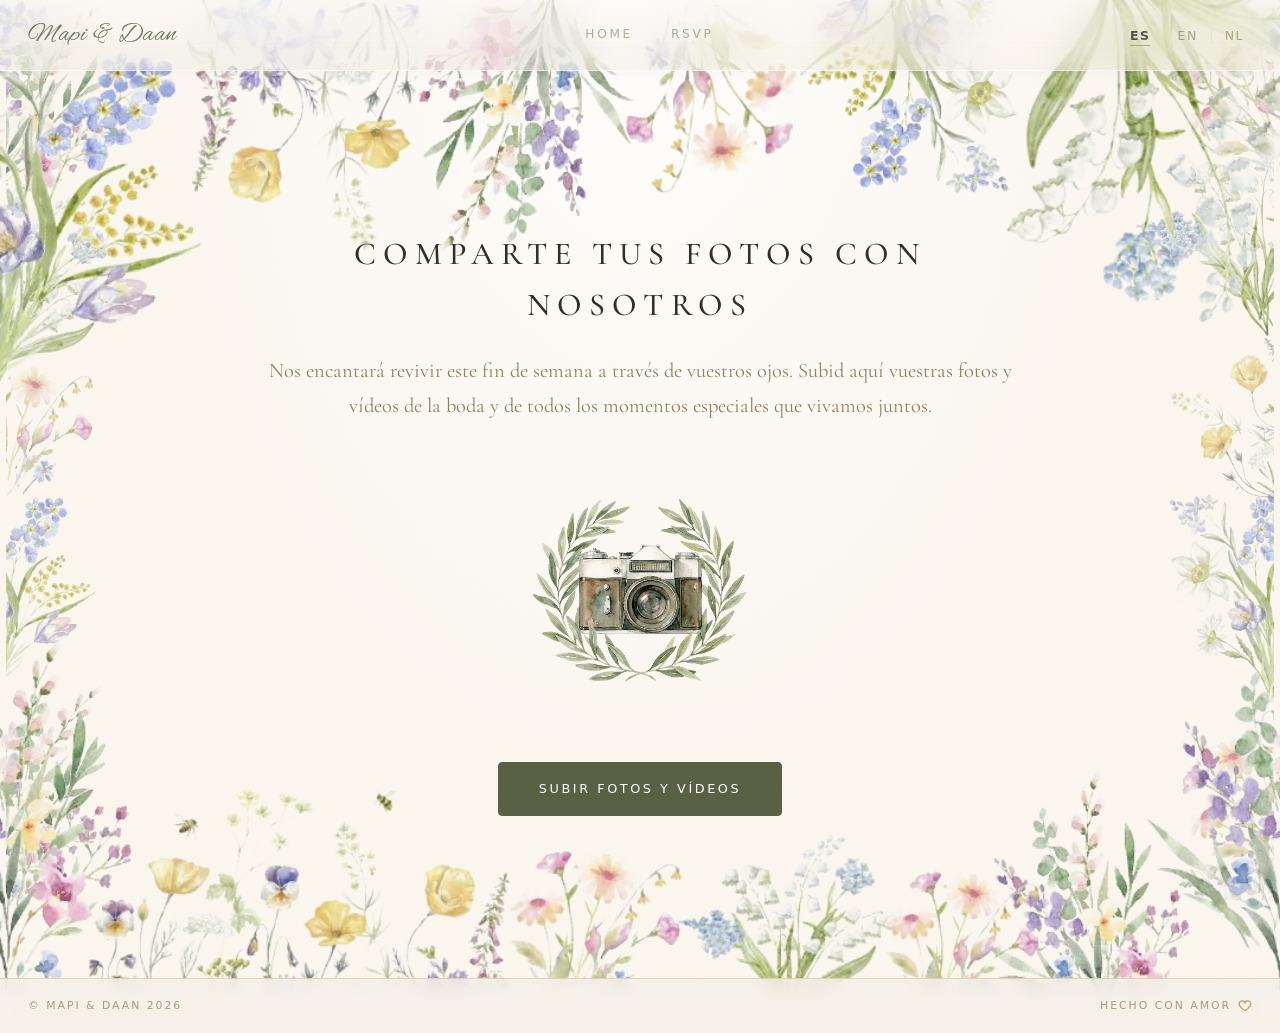
==== commit fad55403: "v1.42" ====
--- a/fotos.html
+++ b/fotos.html
@@ -31,7 +31,7 @@
   <section class="photos-page">
     <h1 class="section-title photos-title" id="photos-title" data-i18n="photos.title">Comparte tus fotos con nosotros</h1>
     <p class="lead photos-copy" data-i18n="photos.text">Nos encantará revivir este fin de semana a través de vuestros ojos. Subid aquí vuestras fotos y vídeos de la boda y de todos los momentos especiales que vivamos juntos.</p>
-    <img src="assets/camera-original-transparent.png" alt="Cámara acuarela" class="photos-illustration original-camera">
+    <img src="assets/camera-original-transparent.webp" loading="lazy" decoding="async" alt="Cámara acuarela" class="photos-illustration original-camera">
     <a class="btn photos-upload-btn" href="https://photos.app.goo.gl/28SNKtLgzze368fo6" target="_blank" rel="noopener" data-i18n="photos.button">Subir fotos y vídeos</a>
   </section>
 </main>
--- a/css/style.css
+++ b/css/style.css
@@ -2716,7 +2716,7 @@
   left: 0 !important;
   right: 0 !important;
   height: var(--frame-top-height) !important;
-  background-image: url('../assets/frame-top-v115.png') !important;
+  background-image: url('../assets/frame-top-v115.webp') !important;
   background-size: 100% auto !important;
   background-position: top center !important;
 }
@@ -2728,7 +2728,7 @@
   right: 0 !important;
   bottom: 42px !important;
   height: var(--frame-bottom-height) !important;
-  background-image: url('../assets/frame-bottom-v115.png') !important;
+  background-image: url('../assets/frame-bottom-v115.webp') !important;
   background-size: 100% auto !important;
   background-position: bottom center !important;
 }
@@ -2747,11 +2747,11 @@
 }
 .floral-border-left {
   left: 0 !important;
-  background-image: url('../assets/frame-left-v115.png') !important;
+  background-image: url('../assets/frame-left-v115.webp') !important;
 }
 .floral-border-right {
   right: 0 !important;
-  background-image: url('../assets/frame-right-v115.png') !important;
+  background-image: url('../assets/frame-right-v115.webp') !important;
 }
 
 .site-header { position: fixed !important; z-index: 2000 !important; }
@@ -2890,11 +2890,11 @@
 }
 .floral-border-left {
   left: 0 !important;
-  background-image: url('../assets/frame-left-v115.png') !important;
+  background-image: url('../assets/frame-left-v115.webp') !important;
 }
 .floral-border-right {
   right: 0 !important;
-  background-image: url('../assets/frame-right-v115.png') !important;
+  background-image: url('../assets/frame-right-v115.webp') !important;
 }
 
 .floral-border-top {
@@ -2905,7 +2905,7 @@
   right: 0 !important;
   height: var(--frame-top-height) !important;
   z-index: 2 !important;
-  background-image: url('../assets/frame-top-v115.png') !important;
+  background-image: url('../assets/frame-top-v115.webp') !important;
   background-size: 100% auto !important;
   background-position: top center !important;
 }
@@ -2917,7 +2917,7 @@
   bottom: 42px !important;
   height: var(--frame-bottom-height) !important;
   z-index: 2 !important;
-  background-image: url('../assets/frame-bottom-v115.png') !important;
+  background-image: url('../assets/frame-bottom-v115.webp') !important;
   background-size: 100% auto !important;
   background-position: bottom center !important;
 }
@@ -4125,3 +4125,558 @@
   box-shadow: none !important;
   border: 0 !important;
 }
+
+
+/* ===============================
+   v1.32 fixes
+   =============================== */
+
+/* Preboda note under venue. */
+.event .event-note {
+  display: block;
+  margin-top: 2px;
+  font-style: italic;
+  color: var(--muted, #9f927e);
+  line-height: 1.35;
+}
+
+/* Keep Hotel Luze discount code on one line in narrow/mobile views. */
+.card .promo .promo-code-row {
+  display: inline-flex !important;
+  align-items: center !important;
+  justify-content: center !important;
+  gap: 8px !important;
+  max-width: 100% !important;
+  flex-wrap: nowrap !important;
+  white-space: nowrap !important;
+}
+.card .promo #luze-code {
+  display: inline-block !important;
+  white-space: nowrap !important;
+  word-break: keep-all !important;
+  overflow-wrap: normal !important;
+  max-width: none !important;
+  letter-spacing: clamp(.075em, 1.6vw, .14em) !important;
+  font-size: clamp(.95rem, 3.15vw, 1.18rem) !important;
+  line-height: 1.1 !important;
+}
+.card .promo .copy-code {
+  flex: 0 0 auto !important;
+}
+@media (max-width: 420px) {
+  .card .promo #luze-code {
+    font-size: clamp(.82rem, 3.5vw, 1rem) !important;
+    letter-spacing: .06em !important;
+  }
+  .card .promo .promo-code-row {
+    gap: 6px !important;
+  }
+  .card .promo .copy-code {
+    width: 22px !important;
+    height: 22px !important;
+    min-width: 22px !important;
+    min-height: 22px !important;
+  }
+}
+
+
+/* ===============================
+   v1.33 RSVP flow refinements
+   =============================== */
+.guest-name-fields {
+  display: grid;
+  gap: 14px;
+  margin-top: 14px;
+}
+.guest-name-field {
+  display: grid;
+  gap: 8px;
+}
+.guest-name-field span {
+  font-family: var(--sans);
+  font-size: .78rem;
+  letter-spacing: .16em;
+  text-transform: uppercase;
+  color: var(--muted);
+}
+.guest-name-field input.guest-name-input {
+  width: 100%;
+  height: 56px;
+  min-height: 56px;
+  box-sizing: border-box;
+}
+.form-hint:empty { display: none !important; }
+#panel-rsvp .attendance-yes-only[hidden],
+#guest-names-row[hidden] { display: none !important; }
+#panel-rsvp .guest-detail-card input.guest-allergies,
+#panel-rsvp .guest-detail-card:last-child input.guest-allergies,
+#panel-rsvp .guest-detail-card select.guest-menu,
+#panel-rsvp .guest-detail-card:last-child select.guest-menu {
+  height: 56px !important;
+  min-height: 56px !important;
+  max-height: 56px !important;
+  line-height: 1.25 !important;
+  box-sizing: border-box !important;
+}
+
+
+/* =========================================================
+   v1.34 refinements
+   - Keep Luze discount code + copy icon on one line where possible.
+   - Hide auxiliary thank-you text under the RSVP submit button.
+   ========================================================= */
+.form-footer .thanks { display: none !important; }
+
+.promo-code-row {
+  flex-wrap: nowrap !important;
+  white-space: nowrap !important;
+  gap: 10px !important;
+  max-width: 100% !important;
+}
+.card .promo strong,
+#luze-code {
+  white-space: nowrap !important;
+  word-break: normal !important;
+  overflow-wrap: normal !important;
+  display: inline-block !important;
+  max-width: calc(100% - 42px) !important;
+  font-size: clamp(.72rem, 1.15vw, 1.02rem) !important;
+  letter-spacing: clamp(.035em, .42vw, .13em) !important;
+  line-height: 1.2 !important;
+  vertical-align: middle !important;
+}
+.copy-code {
+  flex: 0 0 30px !important;
+  width: 30px !important;
+  min-width: 30px !important;
+  height: 30px !important;
+}
+@media (max-width: 430px) {
+  .promo-code-row { gap: 8px !important; }
+  .card .promo strong,
+  #luze-code {
+    max-width: calc(100% - 38px) !important;
+    font-size: clamp(.63rem, 3.1vw, .82rem) !important;
+    letter-spacing: .02em !important;
+  }
+  .copy-code {
+    flex-basis: 28px !important;
+    width: 28px !important;
+    min-width: 28px !important;
+    height: 28px !important;
+  }
+}
+
+
+/* =========================================================
+   v1.35 RSVP flow fix
+   - Generate one name field per confirmed attendee.
+   - Generate matching menu/allergy blocks from those names.
+   - Reduce excessive empty space at the end of RSVP.
+   ========================================================= */
+.guest-name-fields {
+  display: grid;
+  gap: 14px;
+  margin-top: 16px;
+}
+.guest-name-card {
+  display: flex !important;
+  flex-direction: column;
+  gap: 9px;
+  margin: 0;
+  background: rgba(252,250,247,.62);
+  border: 1px solid rgba(196,178,137,.40);
+  border-radius: 10px;
+  padding: 18px 20px;
+}
+.guest-name-card span {
+  font-family: var(--sans);
+  font-size: .72rem;
+  letter-spacing: .16em;
+  text-transform: uppercase;
+  color: var(--muted);
+}
+.guest-name-card input.guest-name-input {
+  width: 100% !important;
+  box-sizing: border-box !important;
+  height: 56px !important;
+  min-height: 56px !important;
+  max-height: 56px !important;
+  padding: 0 18px !important;
+  line-height: 56px !important;
+}
+#panel-rsvp section {
+  padding-bottom: clamp(34px, 5vw, 72px) !important;
+}
+#panel-rsvp .form-footer {
+  margin-bottom: 0 !important;
+  padding-bottom: 0 !important;
+}
+#panel-rsvp .form-wrap {
+  margin-bottom: 0 !important;
+}
+@media (max-width: 700px) {
+  .guest-name-card { padding: 16px 16px; }
+  .guest-name-card input.guest-name-input {
+    height: 58px !important;
+    min-height: 58px !important;
+    max-height: 58px !important;
+    line-height: 58px !important;
+  }
+  #panel-rsvp section {
+    padding-bottom: 36px !important;
+  }
+}
+
+/* =========================================================
+   v1.36 fixes
+   - Mandatory RSVP validation for all required fields.
+   - Stronger visual feedback for missing fields.
+   - Robust one-line Luze discount code on narrow cards.
+   - Reduce empty space below RSVP submit button.
+   ========================================================= */
+#panel-rsvp .field-invalid,
+#panel-rsvp .field-invalid-group {
+  border-color: #9a4b38 !important;
+  box-shadow: 0 0 0 3px rgba(154, 75, 56, .12) !important;
+}
+#panel-rsvp .field-invalid-group {
+  border-radius: 14px;
+  padding: 8px;
+  margin: -8px;
+}
+#panel-rsvp .field-invalid-group .radio-pill {
+  border-color: rgba(154, 75, 56, .55) !important;
+}
+#panel-rsvp .form-status.error {
+  max-width: 560px;
+  margin-left: auto;
+  margin-right: auto;
+  line-height: 1.45;
+}
+#panel-rsvp section {
+  padding-bottom: 18px !important;
+}
+#panel-rsvp .form-wrap {
+  padding-bottom: 0 !important;
+  margin-bottom: 0 !important;
+}
+#panel-rsvp .form-footer {
+  margin-top: 8px !important;
+  margin-bottom: 0 !important;
+  padding-bottom: 0 !important;
+}
+
+.card .promo {
+  overflow: visible !important;
+}
+.card .promo .promo-code-row,
+.promo-code-row {
+  display: inline-flex !important;
+  align-items: center !important;
+  justify-content: center !important;
+  gap: 8px !important;
+  flex-wrap: nowrap !important;
+  white-space: nowrap !important;
+  width: 100% !important;
+  max-width: 100% !important;
+  overflow: visible !important;
+}
+.card .promo #luze-code,
+#luze-code {
+  flex: 0 1 auto !important;
+  min-width: 0 !important;
+  max-width: calc(100% - 34px) !important;
+  white-space: nowrap !important;
+  word-break: keep-all !important;
+  overflow-wrap: normal !important;
+  overflow: visible !important;
+  text-overflow: clip !important;
+  font-size: clamp(.68rem, 2.15vw, .96rem) !important;
+  letter-spacing: clamp(.015em, .24vw, .09em) !important;
+  line-height: 1.12 !important;
+  transform: none !important;
+}
+.card .promo .copy-code,
+.copy-code {
+  flex: 0 0 28px !important;
+  width: 28px !important;
+  min-width: 28px !important;
+  height: 28px !important;
+  min-height: 28px !important;
+  border-radius: 50% !important;
+}
+@media (max-width: 480px) {
+  .card .promo .promo-code-row,
+  .promo-code-row { gap: 7px !important; }
+  .card .promo #luze-code,
+  #luze-code {
+    max-width: calc(100% - 32px) !important;
+    font-size: clamp(.62rem, 2.65vw, .82rem) !important;
+    letter-spacing: .01em !important;
+  }
+  .card .promo .copy-code,
+  .copy-code {
+    flex-basis: 26px !important;
+    width: 26px !important;
+    min-width: 26px !important;
+    height: 26px !important;
+    min-height: 26px !important;
+  }
+}
+
+
+/* =========================================================
+   v1.37 refinements
+   - Mark the song request as optional via translations.
+   - Reduce empty space below RSVP submit button.
+   - Keep Hotel Luze discount code readable and on one line with a compact icon.
+   - Add a touch more breathing room after the main CTA.
+   ========================================================= */
+#panel-rsvp section,
+#panel-rsvp .rsvp-section,
+#panel-rsvp .rsvp-card {
+  padding-bottom: 0 !important;
+}
+#panel-rsvp .form-wrap {
+  margin-bottom: 0 !important;
+  padding-bottom: 0 !important;
+}
+#panel-rsvp .form-footer {
+  margin-top: 4px !important;
+  margin-bottom: 0 !important;
+  padding-bottom: 0 !important;
+}
+#panel-rsvp .form-status {
+  min-height: 0 !important;
+  margin-top: 10px !important;
+}
+#panel-rsvp .form-status:empty {
+  display: none !important;
+}
+
+/* Main page: keep a little elegant air below the final RSVP button. */
+#panel-home .cta {
+  padding-bottom: clamp(98px, 12vw, 154px) !important;
+}
+
+/* Hotel Luze discount code: small, single-line, no clipping, compact copy icon. */
+.card .promo {
+  overflow: visible !important;
+  text-align: center !important;
+}
+.card .promo .promo-code-row,
+.promo-code-row {
+  display: inline-flex !important;
+  align-items: center !important;
+  justify-content: center !important;
+  gap: 7px !important;
+  width: auto !important;
+  max-width: 100% !important;
+  flex-wrap: nowrap !important;
+  white-space: nowrap !important;
+  overflow: visible !important;
+}
+.card .promo #luze-code,
+#luze-code {
+  display: inline-block !important;
+  flex: 0 1 auto !important;
+  min-width: 0 !important;
+  max-width: none !important;
+  white-space: nowrap !important;
+  word-break: keep-all !important;
+  overflow-wrap: normal !important;
+  overflow: visible !important;
+  text-overflow: clip !important;
+  font-size: clamp(.70rem, 1.0vw, .88rem) !important;
+  letter-spacing: .055em !important;
+  line-height: 1.18 !important;
+  transform: none !important;
+}
+.card .promo .copy-code,
+.copy-code {
+  flex: 0 0 24px !important;
+  width: 24px !important;
+  min-width: 24px !important;
+  height: 24px !important;
+  min-height: 24px !important;
+  padding: 0 !important;
+  margin: 0 !important;
+  border-radius: 999px !important;
+  font-size: 0 !important;
+  letter-spacing: 0 !important;
+}
+.card .promo .copy-code svg,
+.copy-code svg {
+  width: 12px !important;
+  height: 12px !important;
+}
+@media (max-width: 760px) {
+  .card .promo #luze-code,
+  #luze-code {
+    font-size: clamp(.68rem, 2.65vw, .82rem) !important;
+    letter-spacing: .025em !important;
+  }
+  .card .promo .promo-code-row,
+  .promo-code-row { gap: 6px !important; }
+  .card .promo .copy-code,
+  .copy-code {
+    flex-basis: 22px !important;
+    width: 22px !important;
+    min-width: 22px !important;
+    height: 22px !important;
+    min-height: 22px !important;
+  }
+}
+@media (max-width: 380px) {
+  .card .promo #luze-code,
+  #luze-code {
+    font-size: .64rem !important;
+    letter-spacing: .01em !important;
+  }
+}
+
+
+/* =========================================================
+   v1.38 refinements
+   - Restore strong manual RSVP validation before sending.
+   - Remove the excessive blank area below the RSVP submit button.
+   ========================================================= */
+#panel-rsvp section {
+  min-height: auto !important;
+  padding-bottom: 0 !important;
+  margin-bottom: 0 !important;
+}
+#panel-rsvp .container {
+  padding-bottom: 0 !important;
+  margin-bottom: 0 !important;
+}
+#panel-rsvp .form-wrap {
+  padding-bottom: 0 !important;
+  margin-bottom: 0 !important;
+}
+#panel-rsvp .form-footer {
+  padding-bottom: 0 !important;
+  margin-bottom: 0 !important;
+}
+#panel-rsvp .form-status:empty {
+  display: none !important;
+}
+body.rsvp-active .site-footer {
+  margin-top: 0 !important;
+}
+#panel-rsvp .field-invalid {
+  border-color: #9a4b38 !important;
+  box-shadow: 0 0 0 3px rgba(154,75,56,.13) !important;
+}
+#panel-rsvp .field-invalid-group {
+  outline: 1px solid rgba(154,75,56,.45) !important;
+  border-radius: 16px !important;
+  padding: 8px !important;
+  margin: -8px !important;
+  box-shadow: 0 0 0 3px rgba(154,75,56,.10) !important;
+}
+@media (max-width: 700px) {
+  #panel-rsvp section { padding-bottom: 0 !important; }
+  #panel-rsvp .form-footer { margin-top: 2px !important; }
+}
+
+/* v1.39: guest 1 is the contact person and cannot be edited */
+.guest-name-card-primary input[readonly] {
+  background: rgba(245,241,232,.72) !important;
+  color: var(--ink) !important;
+  cursor: default !important;
+}
+
+
+/* =========================================================
+   v1.40 RSVP cleanup
+   - Keep optional marker in the song placeholder, not in the label.
+   - Remove excessive blank space below the RSVP submit button.
+   ========================================================= */
+#panel-rsvp {
+  padding-bottom: 0 !important;
+}
+#panel-rsvp section,
+#panel-rsvp .rsvp-section,
+#panel-rsvp .rsvp-card,
+#panel-rsvp .container,
+#panel-rsvp .form-wrap {
+  min-height: auto !important;
+  margin-bottom: 0 !important;
+}
+#panel-rsvp section,
+#panel-rsvp .rsvp-section,
+#panel-rsvp .rsvp-card {
+  padding-bottom: 0 !important;
+}
+#panel-rsvp .form-footer {
+  margin-top: 10px !important;
+  margin-bottom: 0 !important;
+  padding-bottom: 0 !important;
+}
+#panel-rsvp #submit-btn {
+  margin-bottom: 0 !important;
+}
+#panel-rsvp .success-panel {
+  min-height: auto !important;
+  margin: 0 !important;
+  padding: clamp(28px, 5vw, 44px) 0 0 !important;
+}
+body.rsvp-active .site-footer {
+  margin-top: clamp(18px, 3vw, 34px) !important;
+}
+@media (max-width: 700px) {
+  #panel-rsvp .form-footer { margin-top: 6px !important; }
+  body.rsvp-active .site-footer { margin-top: 18px !important; }
+}
+
+/* v1.42 — countdown, calendar, image optimisation and copy feedback */
+.countdown {
+  margin-top: 8px;
+  font-family: var(--sans);
+  font-size: clamp(.78rem, 1.8vw, .96rem);
+  letter-spacing: .14em;
+  text-transform: uppercase;
+  color: rgba(61, 53, 41, .62);
+  text-align: center;
+}
+.calendar-actions {
+  display: flex;
+  justify-content: center;
+  margin: 34px auto 0;
+}
+.calendar-btn {
+  min-width: 0;
+  padding-inline: 28px;
+}
+.copy-code {
+  position: relative !important;
+}
+.copy-code.is-copied::after {
+  content: attr(data-feedback) !important;
+  position: absolute;
+  left: 50%;
+  bottom: calc(100% + 8px);
+  transform: translateX(-50%);
+  width: max-content;
+  max-width: 190px;
+  padding: 5px 9px;
+  border-radius: 999px;
+  background: rgba(252,250,247,.96);
+  border: 1px solid rgba(168,139,74,.32);
+  color: var(--olive-dark);
+  font-family: var(--sans);
+  font-size: .68rem;
+  letter-spacing: .06em;
+  white-space: nowrap;
+  box-shadow: 0 8px 20px rgba(61,53,41,.10);
+  z-index: 6;
+}
+.copy-code.is-copied svg {
+  display: block !important;
+}
+@media (max-width: 640px) {
+  .calendar-actions { margin-top: 24px; }
+  .calendar-btn { padding-inline: 20px; }
+}
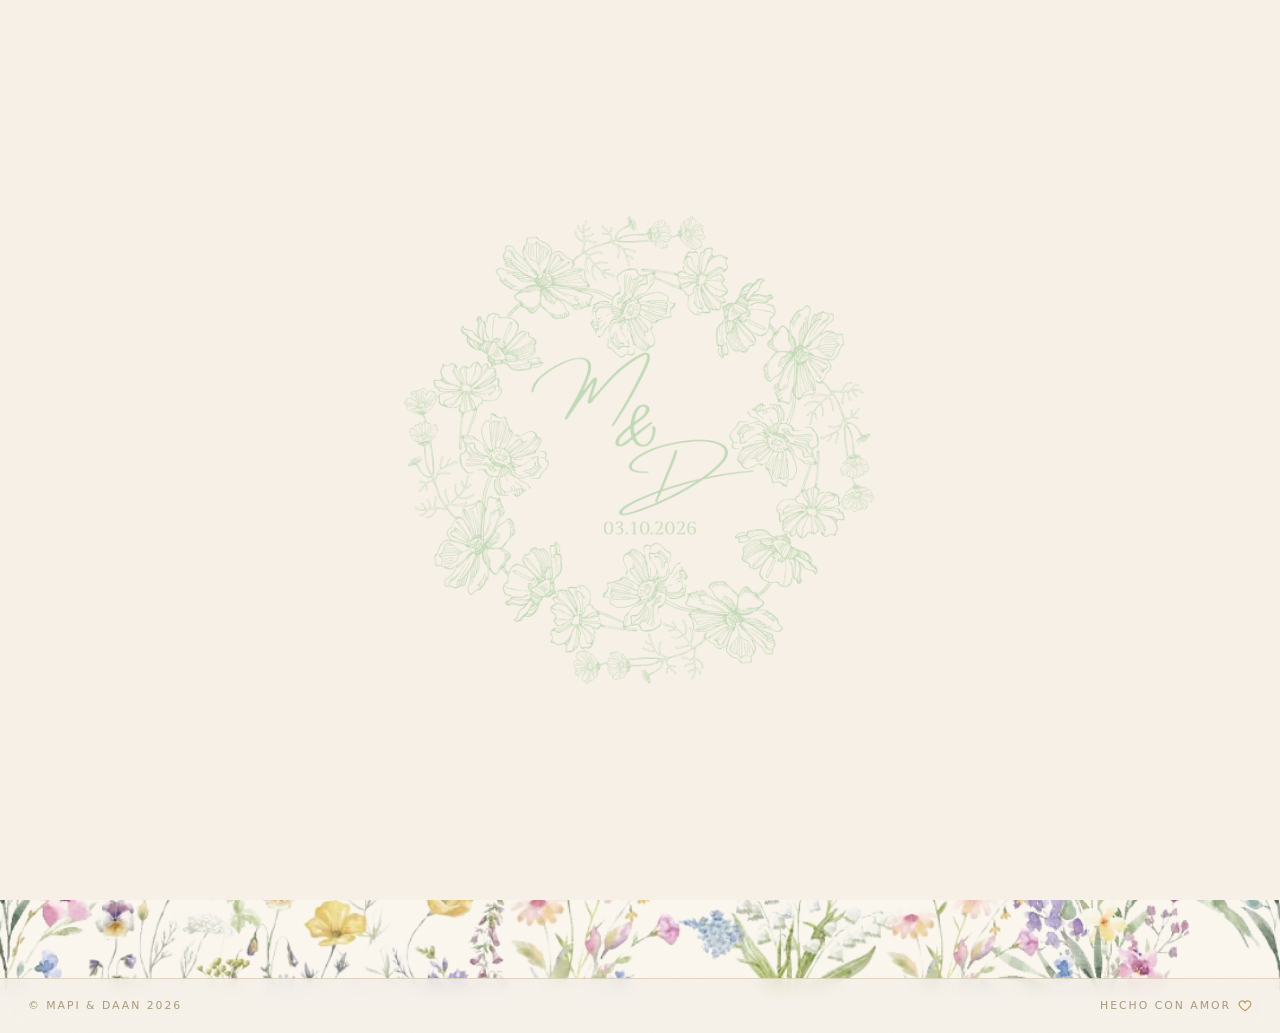
==== commit 7221e77a: "v2.6" ====
--- a/fotos.html
+++ b/fotos.html
@@ -8,9 +8,18 @@
 <link rel="preconnect" href="https://fonts.googleapis.com">
 <link rel="preconnect" href="https://fonts.gstatic.com" crossorigin>
 <link href="https://fonts.googleapis.com/css2?family=Alex+Brush&family=Cormorant+Garamond:ital,wght@0,400;0,500;0,600;0,700;1,400&display=swap" rel="stylesheet">
+<link rel="preload" as="image" href="assets/brand-wreath.png">
 <link rel="stylesheet" href="css/style.css">
+
+<link rel="icon" type="image/png" sizes="32x32" href="assets/favicon-32.png">
+<link rel="icon" type="image/png" sizes="48x48" href="assets/favicon-48.png">
+<link rel="icon" type="image/png" sizes="192x192" href="assets/favicon-192.png">
+<link rel="apple-touch-icon" sizes="180x180" href="assets/favicon-180.png">
+<link rel="icon" type="image/png" sizes="512x512" href="assets/favicon-512.png">
+<link rel="shortcut icon" href="assets/favicon.ico">
 </head>
 <body class="photos-page-body">
+<div class="page-loader" aria-hidden="true"><img class="page-loader-mark" src="assets/brand-wreath.png" alt=""></div>
 <div class="floral-border floral-border-top" aria-hidden="true"></div>
 <div class="floral-border floral-border-left" aria-hidden="true"></div>
 <div class="floral-border floral-border-right" aria-hidden="true"></div>
--- a/css/style.css
+++ b/css/style.css
@@ -4680,3 +4680,407 @@
   .calendar-actions { margin-top: 24px; }
   .calendar-btn { padding-inline: 20px; }
 }
+
+
+/* v1.43 — refined countdown and Hotel Luze copy button alignment */
+.wedding-countdown {
+  margin: 0 auto 34px;
+  max-width: 720px;
+  text-align: center;
+  color: var(--olive-dark);
+}
+.countdown-title {
+  margin: 0 0 18px;
+  font-family: var(--serif);
+  font-weight: 500;
+  font-size: clamp(1.35rem, 3vw, 2rem);
+  letter-spacing: .18em;
+  text-transform: uppercase;
+  color: var(--olive-dark);
+}
+.countdown-grid {
+  display: grid;
+  grid-template-columns: repeat(5, minmax(68px, 1fr));
+  gap: clamp(8px, 2vw, 18px);
+  align-items: stretch;
+}
+.countdown-item {
+  padding: 12px 8px 10px;
+  border: 1px solid rgba(168,139,74,.30);
+  border-radius: 18px;
+  background: rgba(255,255,255,.28);
+  box-shadow: 0 12px 28px rgba(61,53,41,.055);
+}
+.countdown-item span {
+  display: block;
+  font-family: var(--serif);
+  font-weight: 600;
+  font-size: clamp(1.35rem, 4vw, 2.2rem);
+  line-height: 1;
+  color: var(--olive-dark);
+  font-variant-numeric: tabular-nums;
+}
+.countdown-item small {
+  display: block;
+  margin-top: 8px;
+  font-family: var(--sans);
+  font-size: clamp(.58rem, 1.4vw, .72rem);
+  letter-spacing: .13em;
+  text-transform: uppercase;
+  color: rgba(61, 53, 41, .64);
+}
+.card .promo { text-align: center !important; }
+.card .promo .promo-code-row,
+.promo-code-row {
+  display: inline-flex !important;
+  align-items: center !important;
+  justify-content: center !important;
+  gap: 8px !important;
+  max-width: 100% !important;
+  white-space: nowrap !important;
+  flex-wrap: nowrap !important;
+  line-height: 1.15 !important;
+}
+.card .promo #luze-code,
+#luze-code {
+  display: inline-block !important;
+  flex: 0 1 auto !important;
+  min-width: 0 !important;
+  max-width: calc(100% - 42px) !important;
+  white-space: nowrap !important;
+  word-break: normal !important;
+  overflow-wrap: normal !important;
+  font-size: clamp(.78rem, 2.4vw, 1.03rem) !important;
+  letter-spacing: .10em !important;
+  line-height: 1.2 !important;
+}
+.card .promo .copy-code,
+.copy-code {
+  position: relative !important;
+  display: inline-flex !important;
+  align-items: center !important;
+  justify-content: center !important;
+  flex: 0 0 30px !important;
+  width: 30px !important;
+  height: 30px !important;
+  min-width: 30px !important;
+  margin: 0 !important;
+  padding: 0 !important;
+  vertical-align: middle !important;
+  transform: none !important;
+}
+.card .promo .copy-code svg,
+.copy-code svg {
+  width: 14px !important;
+  height: 14px !important;
+}
+@media (max-width: 640px) {
+  .wedding-countdown { margin-bottom: 28px; }
+  .countdown-grid { grid-template-columns: repeat(5, 1fr); gap: 6px; }
+  .countdown-item { padding: 9px 3px 8px; border-radius: 14px; }
+  .countdown-item span { font-size: clamp(1rem, 6vw, 1.35rem); }
+  .countdown-item small { font-size: .5rem; letter-spacing: .06em; }
+  .card .promo #luze-code,
+  #luze-code {
+    font-size: clamp(.68rem, 3.25vw, .86rem) !important;
+    letter-spacing: .055em !important;
+    max-width: calc(100% - 34px) !important;
+  }
+  .card .promo .promo-code-row,
+  .promo-code-row { gap: 5px !important; }
+  .card .promo .copy-code,
+  .copy-code {
+    flex-basis: 28px !important;
+    width: 28px !important;
+    height: 28px !important;
+    min-width: 28px !important;
+  }
+}
+
+
+/* =========================================================
+   v1.44 refinements
+   - No status text under RSVP submit while sending.
+   - Add compact Inicio button after RSVP success message.
+   - Keep Hotel Luze copy icon beside the discount code without overlap.
+   ========================================================= */
+#panel-rsvp .form-status {
+  min-height: 0 !important;
+  margin: 0 !important;
+  padding: 0 !important;
+}
+#panel-rsvp .form-status:empty,
+#panel-rsvp .form-status:not(.error) {
+  display: none !important;
+}
+#panel-rsvp .form-status.error {
+  display: block !important;
+  margin-top: 14px !important;
+  padding: 0 !important;
+}
+#panel-rsvp.rsvp-submitted .success-home-btn {
+  display: inline-flex !important;
+  align-items: center !important;
+  justify-content: center !important;
+  width: auto !important;
+  min-width: 150px !important;
+  margin: 30px auto 0 !important;
+  padding: 13px 34px !important;
+  text-decoration: none !important;
+}
+.card .promo,
+.card .promo * {
+  box-sizing: border-box !important;
+}
+.card .promo {
+  text-align: center !important;
+  overflow: visible !important;
+  padding-left: 4px !important;
+  padding-right: 4px !important;
+}
+.card .promo .promo-code-row,
+.promo-code-row {
+  position: static !important;
+  display: flex !important;
+  align-items: center !important;
+  justify-content: center !important;
+  gap: 6px !important;
+  width: 100% !important;
+  max-width: 100% !important;
+  min-width: 0 !important;
+  white-space: nowrap !important;
+  flex-wrap: nowrap !important;
+  overflow: visible !important;
+}
+.card .promo #luze-code,
+#luze-code {
+  display: inline-block !important;
+  flex: 0 1 auto !important;
+  min-width: 0 !important;
+  max-width: calc(100% - 30px) !important;
+  white-space: nowrap !important;
+  overflow: visible !important;
+  text-overflow: clip !important;
+  word-break: keep-all !important;
+  overflow-wrap: normal !important;
+  font-size: clamp(.64rem, .82vw, .82rem) !important;
+  letter-spacing: .035em !important;
+  line-height: 1.1 !important;
+  transform: none !important;
+}
+.card .promo .copy-code,
+.copy-code {
+  position: static !important;
+  inset: auto !important;
+  transform: none !important;
+  flex: 0 0 22px !important;
+  width: 22px !important;
+  min-width: 22px !important;
+  max-width: 22px !important;
+  height: 22px !important;
+  min-height: 22px !important;
+  max-height: 22px !important;
+  margin: 0 !important;
+  padding: 0 !important;
+}
+.card .promo .copy-code svg,
+.copy-code svg {
+  width: 12px !important;
+  height: 12px !important;
+}
+@media (max-width: 520px) {
+  .card .promo .promo-code-row,
+  .promo-code-row { gap: 5px !important; }
+  .card .promo #luze-code,
+  #luze-code {
+    font-size: clamp(.58rem, 2.7vw, .76rem) !important;
+    letter-spacing: .012em !important;
+    max-width: calc(100% - 28px) !important;
+  }
+  .card .promo .copy-code,
+  .copy-code {
+    flex-basis: 21px !important;
+    width: 21px !important;
+    min-width: 21px !important;
+    height: 21px !important;
+    min-height: 21px !important;
+  }
+}
+
+/* =========================================================
+   v1.45 refinements
+   - Remove the small hero countdown and decorative rule.
+   - Restore the full live countdown before the CTA.
+   ========================================================= */
+.invite-card > .countdown,
+.invite-card > .card-rule {
+  display: none !important;
+}
+.countdown-section {
+  padding: clamp(18px, 4vw, 34px) 0 clamp(10px, 3vw, 22px) !important;
+  position: relative;
+  z-index: 2;
+}
+.countdown-section .container {
+  max-width: 820px;
+}
+.wedding-countdown {
+  margin: 0 auto clamp(18px, 3vw, 28px) !important;
+  padding: 0 clamp(10px, 2vw, 18px);
+}
+.countdown-title {
+  margin-bottom: clamp(14px, 2.8vw, 22px) !important;
+}
+.cta {
+  padding-top: clamp(18px, 4vw, 34px) !important;
+}
+@media (max-width: 640px) {
+  .countdown-section {
+    padding-top: 12px !important;
+    padding-bottom: 8px !important;
+  }
+}
+
+
+/* v2.0 final: unify Dress code title with the rest of section titles */
+.dress-code-section .section-title {
+  font-family: var(--serif) !important;
+  font-weight: 500 !important;
+  font-size: clamp(1.5rem, 4vw, 2rem) !important;
+  letter-spacing: .22em !important;
+  text-transform: uppercase !important;
+  text-align: center !important;
+  color: var(--fg) !important;
+  margin-bottom: 26px !important;
+}
+
+/* =========================================================
+   v2.3 — favicon/social preview, elegant preloader and final polish
+   ========================================================= */
+.page-loader {
+  position: fixed;
+  inset: 0;
+  z-index: 99999;
+  display: grid;
+  place-items: center;
+  background: var(--bg, #f8f5ef);
+  transition: opacity .55s ease, visibility .55s ease;
+}
+.page-loader-mark {
+  width: min(46vw, 360px);
+  height: auto;
+  display: block;
+  opacity: 0;
+  transform: scale(.965);
+  animation: loaderMarkIn .55s ease forwards;
+}
+body.loaded .page-loader {
+  opacity: 0;
+  visibility: hidden;
+  pointer-events: none;
+}
+@keyframes loaderMarkIn {
+  to { opacity: 1; transform: scale(1); }
+}
+.closing-line {
+  margin: 24px auto 0;
+  font-family: var(--serif);
+  font-style: italic;
+  font-size: clamp(1.05rem, 2.4vw, 1.3rem);
+  color: rgba(61,53,41,.72);
+}
+.photos-page.reveal {
+  transition-delay: .12s;
+}
+@media (max-width: 640px) {
+  .page-loader-mark { width: min(70vw, 300px); }
+  .closing-line { margin-top: 20px; }
+}
+
+
+/* v2.4 — menu infantil + refined loading screen */
+.page-loader {
+  background: var(--page-bg, #f7f0e7);
+  transition: opacity .75s ease, visibility .75s ease;
+}
+.page-loader-mark {
+  width: clamp(280px, 38vw, 560px);
+  max-width: 76vw;
+  height: auto;
+}
+@media (min-width: 1100px) {
+  .page-loader-mark { width: clamp(360px, 34vw, 580px); }
+}
+@media (max-width: 520px) {
+  .page-loader-mark { width: min(76vw, 340px); }
+}
+
+
+/* =========================================================
+   v2.5 — final refinements
+   - Mobile footer in a single line: names left, love right.
+   - Loader uses beige background and responsive wreath, no dark/black layer.
+   - RSVP first guest is read-only and kept in sync with "Tu nombre".
+   ========================================================= */
+.page-loader {
+  background: #f7f0e7 !important;
+  background-color: #f7f0e7 !important;
+  z-index: 999999 !important;
+}
+.page-loader picture { display: grid; place-items: center; }
+.page-loader-mark {
+  width: clamp(300px, 42vw, 620px) !important;
+  max-width: 82vw !important;
+  height: auto !important;
+  display: block !important;
+  background: transparent !important;
+  box-shadow: none !important;
+  border: 0 !important;
+}
+@media (max-width: 520px) {
+  .page-loader-mark { width: min(78vw, 360px) !important; }
+}
+@media (max-height: 620px) {
+  .page-loader-mark { width: min(58vh, 420px) !important; }
+}
+
+@media (max-width: 640px) {
+  .site-footer {
+    flex-direction: row !important;
+    justify-content: space-between !important;
+    align-items: center !important;
+    gap: 12px !important;
+    text-align: left !important;
+    padding: 14px 16px !important;
+    font-size: .58rem !important;
+    letter-spacing: .12em !important;
+    white-space: nowrap !important;
+  }
+  .site-footer .love {
+    margin-left: auto !important;
+    justify-content: flex-end !important;
+    gap: 5px !important;
+  }
+  .site-footer svg { width: 12px !important; height: 12px !important; }
+}
+
+.guest-name-card-primary input[readonly] {
+  background: rgba(245,241,232,.72) !important;
+  color: var(--ink) !important;
+  cursor: default !important;
+  pointer-events: none !important;
+}
+
+
+/* v2.6 — loader wreath fix: use transparent PNG, never WebP with black matte */
+.page-loader {
+  background: #f7f0e7 !important;
+  background-image: none !important;
+}
+.page-loader-mark {
+  background: transparent !important;
+  mix-blend-mode: normal !important;
+}
+.page-loader picture, .page-loader img {
+  background: transparent !important;
+}
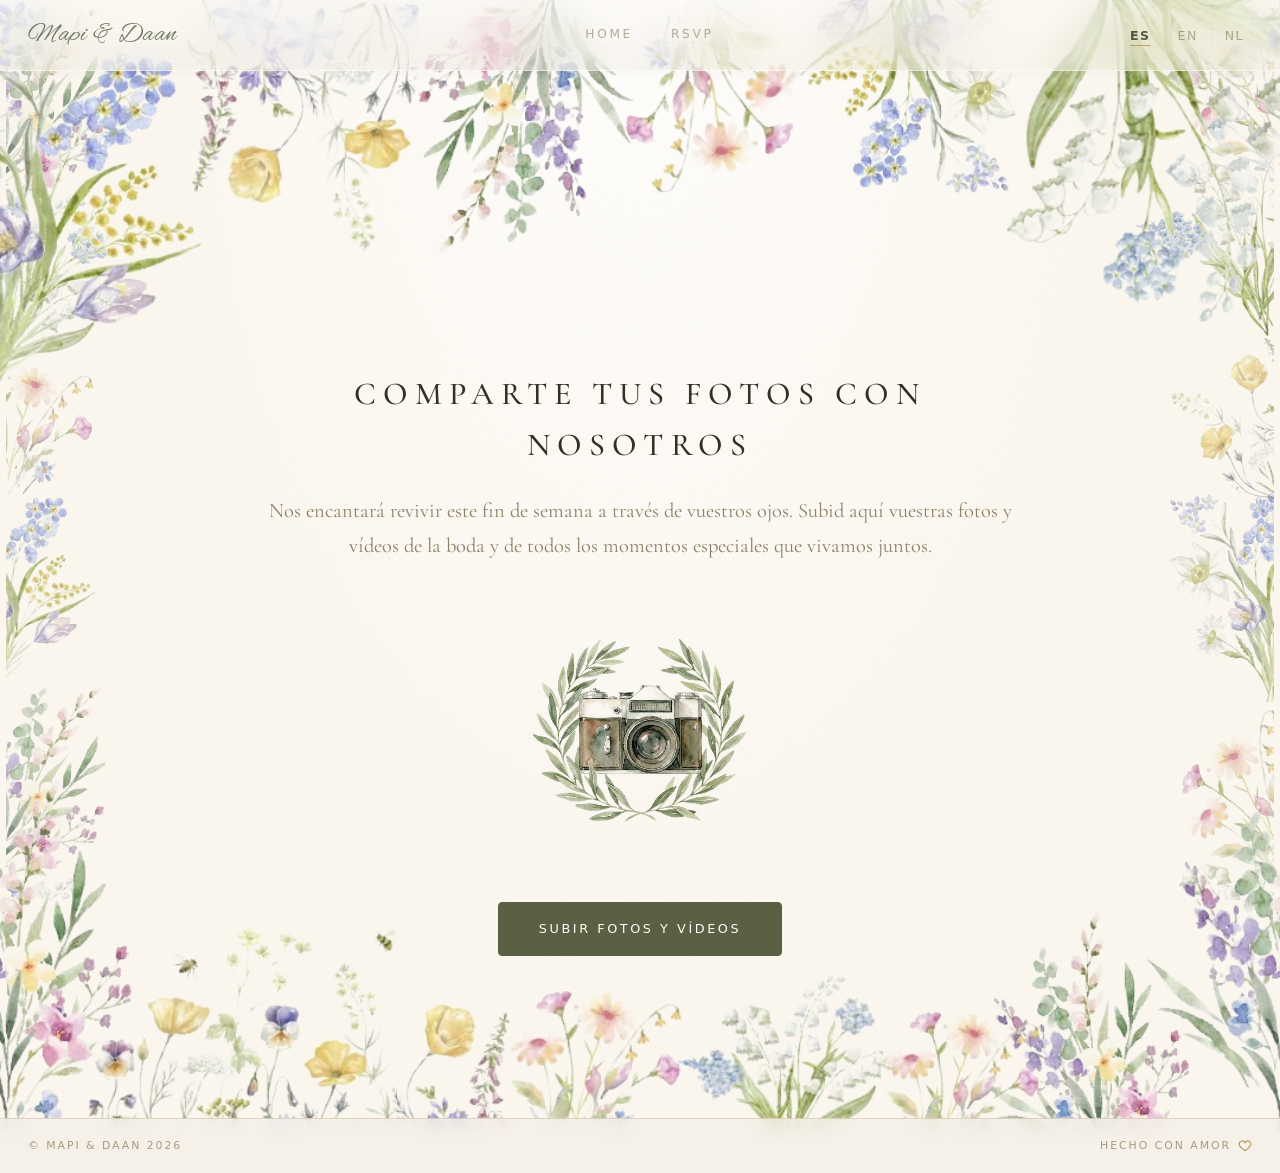
==== commit 1bde0323: "v2.14" ====
--- a/fotos.html
+++ b/fotos.html
@@ -8,7 +8,6 @@
 <link rel="preconnect" href="https://fonts.googleapis.com">
 <link rel="preconnect" href="https://fonts.gstatic.com" crossorigin>
 <link href="https://fonts.googleapis.com/css2?family=Alex+Brush&family=Cormorant+Garamond:ital,wght@0,400;0,500;0,600;0,700;1,400&display=swap" rel="stylesheet">
-<link rel="preload" as="image" href="assets/brand-wreath.png">
 <link rel="stylesheet" href="css/style.css">
 
 <link rel="icon" type="image/png" sizes="32x32" href="assets/favicon-32.png">
@@ -19,7 +18,6 @@
 <link rel="shortcut icon" href="assets/favicon.ico">
 </head>
 <body class="photos-page-body">
-<div class="page-loader" aria-hidden="true"><img class="page-loader-mark" src="assets/brand-wreath.png" alt=""></div>
 <div class="floral-border floral-border-top" aria-hidden="true"></div>
 <div class="floral-border floral-border-left" aria-hidden="true"></div>
 <div class="floral-border floral-border-right" aria-hidden="true"></div>
@@ -36,7 +34,7 @@
     <button data-lang="nl">NL</button>
   </nav>
 </header>
-<main class="photos-page-main">
+<main class="photos-page-main" style="padding-top:140px;">
   <section class="photos-page">
     <h1 class="section-title photos-title" id="photos-title" data-i18n="photos.title">Comparte tus fotos con nosotros</h1>
     <p class="lead photos-copy" data-i18n="photos.text">Nos encantará revivir este fin de semana a través de vuestros ojos. Subid aquí vuestras fotos y vídeos de la boda y de todos los momentos especiales que vivamos juntos.</p>
--- a/css/style.css
+++ b/css/style.css
@@ -5084,3 +5084,268 @@
 .page-loader picture, .page-loader img {
   background: transparent !important;
 }
+
+/* =========================================================
+   v2.8 stabilization
+   - Restore full live countdown before CTA.
+   - Keep accommodation images aligned and remove image gaps.
+   ========================================================= */
+.invite-card > .countdown,
+.invite-card > .card-rule {
+  display: none !important;
+}
+
+.countdown-section {
+  padding: clamp(22px, 4vw, 38px) 0 clamp(8px, 2vw, 18px) !important;
+  position: relative;
+  z-index: 2;
+}
+.countdown-section .container {
+  max-width: 820px;
+}
+.wedding-countdown {
+  margin: 0 auto clamp(16px, 3vw, 26px) !important;
+  padding: 0 clamp(10px, 2vw, 18px);
+  text-align: center;
+}
+.countdown-title {
+  font-family: var(--serif);
+  font-size: clamp(1.15rem, 3.3vw, 1.65rem);
+  letter-spacing: .18em;
+  text-transform: uppercase;
+  color: var(--fg);
+  margin: 0 0 clamp(12px, 2.8vw, 22px) !important;
+}
+.countdown-grid {
+  display: grid;
+  grid-template-columns: repeat(5, minmax(0, 1fr));
+  gap: clamp(8px, 1.6vw, 14px);
+}
+.countdown-item {
+  padding: clamp(10px, 2vw, 16px) clamp(3px, 1vw, 8px);
+  border: 1px solid rgba(92, 94, 66, .18);
+  border-radius: 18px;
+  background: rgba(252, 250, 247, .42);
+  box-shadow: 0 10px 28px rgba(61, 53, 41, .045);
+}
+.countdown-item span {
+  display: block;
+  font-family: var(--serif);
+  font-size: clamp(1.35rem, 4.5vw, 2.15rem);
+  line-height: 1;
+  color: var(--olive-dark);
+}
+.countdown-item small {
+  display: block;
+  margin-top: 7px;
+  font-family: var(--sans);
+  font-size: clamp(.52rem, 1.25vw, .68rem);
+  letter-spacing: .11em;
+  text-transform: uppercase;
+  color: var(--ink-soft);
+}
+.countdown-section + .cta {
+  padding-top: clamp(18px, 4vw, 34px) !important;
+}
+
+.cards {
+  align-items: stretch !important;
+}
+.card {
+  display: flex !important;
+  flex-direction: column !important;
+}
+.card-photo,
+.card .card-photo,
+.card .card-photo.luze-photo {
+  display: block !important;
+  width: 100% !important;
+  height: auto !important;
+  aspect-ratio: 4 / 3 !important;
+  object-fit: cover !important;
+  object-position: center !important;
+  margin: 0 0 18px 0 !important;
+  padding: 0 !important;
+  background: transparent !important;
+  clip-path: none !important;
+}
+.card h3 {
+  margin-top: 0 !important;
+}
+.card .map-link {
+  margin-top: auto !important;
+}
+@media (max-width: 700px) {
+  .countdown-section {
+    padding-top: 14px !important;
+    padding-bottom: 6px !important;
+  }
+  .countdown-grid {
+    grid-template-columns: repeat(5, minmax(0, 1fr));
+    gap: 6px;
+  }
+  .countdown-item {
+    padding: 9px 3px 8px;
+    border-radius: 14px;
+  }
+  .countdown-item span {
+    font-size: clamp(1rem, 6vw, 1.35rem);
+  }
+  .countdown-item small {
+    font-size: .5rem;
+    letter-spacing: .06em;
+  }
+  .card-photo,
+  .card .card-photo,
+  .card .card-photo.luze-photo {
+    aspect-ratio: 16 / 10 !important;
+    height: auto !important;
+    margin-bottom: 16px !important;
+  }
+}
+
+
+/* v2.9 — alojamiento: ilustraciones no recortadas y Luze en alta resolución */
+#panel-home .card-photo,
+#panel-home .card .card-photo,
+#panel-home .card .card-photo.luze-photo {
+  display: block !important;
+  width: 100% !important;
+  aspect-ratio: 4 / 3 !important;
+  height: auto !important;
+  object-fit: contain !important;
+  object-position: center !important;
+  background: rgba(255,255,255,.50) !important;
+  border: 1px solid rgba(102,110,80,.18) !important;
+  border-radius: 2px !important;
+  padding: clamp(10px, 1.2vw, 18px) !important;
+  box-sizing: border-box !important;
+  margin: 0 0 18px 0 !important;
+  clip-path: none !important;
+}
+#panel-home .card .card-photo.luze-photo {
+  image-rendering: auto !important;
+  transform: none !important;
+}
+@media (max-width: 700px) {
+  #panel-home .card-photo,
+  #panel-home .card .card-photo,
+  #panel-home .card .card-photo.luze-photo {
+    aspect-ratio: 16 / 10 !important;
+    padding: 12px !important;
+    margin-bottom: 16px !important;
+    object-fit: contain !important;
+  }
+}
+
+/* v2.11 — subtle flying animals on main page */
+.flying-animals {
+  position: fixed;
+  inset: 0;
+  pointer-events: none;
+  z-index: 7;
+  overflow: hidden;
+}
+.flying-animal {
+  position: absolute;
+  width: clamp(28px, 4.4vw, 62px);
+  height: auto;
+  opacity: 0;
+  will-change: transform, opacity;
+  transform-origin: center center;
+  filter: drop-shadow(0 8px 10px rgba(62, 56, 42, .08));
+}
+.flying-bee { width: clamp(22px, 3.3vw, 44px); }
+.flying-dragonfly { width: clamp(34px, 5.2vw, 74px); }
+.flying-animal.is-visible {
+  animation: animalFlutter .42s ease-in-out infinite alternate;
+}
+@keyframes animalFlutter {
+  from { margin-top: -1px; filter: drop-shadow(0 7px 9px rgba(62, 56, 42, .07)); }
+  to { margin-top: 2px; filter: drop-shadow(0 11px 12px rgba(62, 56, 42, .10)); }
+}
+@media (max-width: 700px) {
+  .flying-animals { z-index: 4; }
+  .flying-animal { opacity: 0; }
+  .flying-dragonfly { display: none; }
+  .flying-bee { width: 28px; }
+  .flying-butterfly { width: 34px; }
+}
+@media (prefers-reduced-motion: reduce) {
+  .flying-animals { display: none !important; }
+}
+
+/* v2.12 — independent subtle insect flight, no longer tied to scroll */
+.flying-animals {
+  position: fixed;
+  inset: 0;
+  pointer-events: none;
+  z-index: 7;
+  overflow: hidden;
+}
+.flying-animal {
+  position: absolute;
+  height: auto;
+  opacity: 0;
+  will-change: transform, opacity;
+  transform-origin: center center;
+  filter: drop-shadow(0 8px 10px rgba(62, 56, 42, .08));
+}
+.flying-bee {
+  width: clamp(22px, 3vw, 42px);
+  animation: beeFlight 28s linear infinite, animalFlutter .45s ease-in-out infinite alternate;
+  animation-delay: 5s, 0s;
+}
+.flying-butterfly {
+  width: clamp(30px, 4vw, 56px);
+  animation: butterflyFlight 34s linear infinite, animalFlutter .52s ease-in-out infinite alternate;
+  animation-delay: 11s, .15s;
+}
+.flying-dragonfly {
+  width: clamp(38px, 5vw, 76px);
+  animation: dragonflyFlight 38s linear infinite, animalFlutter .36s ease-in-out infinite alternate;
+  animation-delay: 18s, .1s;
+}
+@keyframes beeFlight {
+  0%   { opacity: 0; transform: translate3d(calc(100vw + 80px), 68vh, 0) rotate(-10deg) scale(.76); }
+  8%   { opacity: .62; }
+  30%  { transform: translate3d(72vw, 58vh, 0) rotate(-18deg) scale(.82); }
+  58%  { transform: translate3d(42vw, 64vh, 0) rotate(12deg) scale(.78); }
+  90%  { opacity: .62; }
+  100% { opacity: 0; transform: translate3d(-90px, 50vh, 0) rotate(-6deg) scale(.72); }
+}
+@keyframes butterflyFlight {
+  0%   { opacity: 0; transform: translate3d(-90px, 32vh, 0) rotate(10deg) scale(.78); }
+  10%  { opacity: .64; }
+  28%  { transform: translate3d(26vw, 24vh, 0) rotate(-12deg) scale(.86); }
+  56%  { transform: translate3d(56vw, 36vh, 0) rotate(16deg) scale(.82); }
+  90%  { opacity: .64; }
+  100% { opacity: 0; transform: translate3d(calc(100vw + 90px), 28vh, 0) rotate(8deg) scale(.76); }
+}
+@keyframes dragonflyFlight {
+  0%   { opacity: 0; transform: translate3d(calc(100vw + 110px), 41vh, 0) rotate(-4deg) scale(.70); }
+  9%   { opacity: .55; }
+  36%  { transform: translate3d(68vw, 30vh, 0) rotate(7deg) scale(.74); }
+  64%  { transform: translate3d(34vw, 38vh, 0) rotate(-10deg) scale(.68); }
+  90%  { opacity: .55; }
+  100% { opacity: 0; transform: translate3d(-120px, 24vh, 0) rotate(2deg) scale(.66); }
+}
+@keyframes animalFlutter {
+  from { margin-top: -1px; filter: drop-shadow(0 7px 9px rgba(62, 56, 42, .07)); }
+  to   { margin-top: 2px; filter: drop-shadow(0 11px 12px rgba(62, 56, 42, .10)); }
+}
+body.rsvp-active .flying-animals { display: none; }
+@media (max-width: 700px) {
+  .flying-animals { z-index: 4; }
+  .flying-dragonfly { display: none; }
+  .flying-bee { width: 26px; animation-duration: 34s, .45s; }
+  .flying-butterfly { width: 32px; animation-duration: 38s, .52s; }
+}
+@media (prefers-reduced-motion: reduce) {
+  .flying-animals { display: none !important; }
+}
+
+
+/* v2.13 — corona loader removed after invitation redesign. */
+.page-loader, .page-loader-mark { display: none !important; opacity: 0 !important; visibility: hidden !important; pointer-events: none !important; }
+body { overflow: auto; }
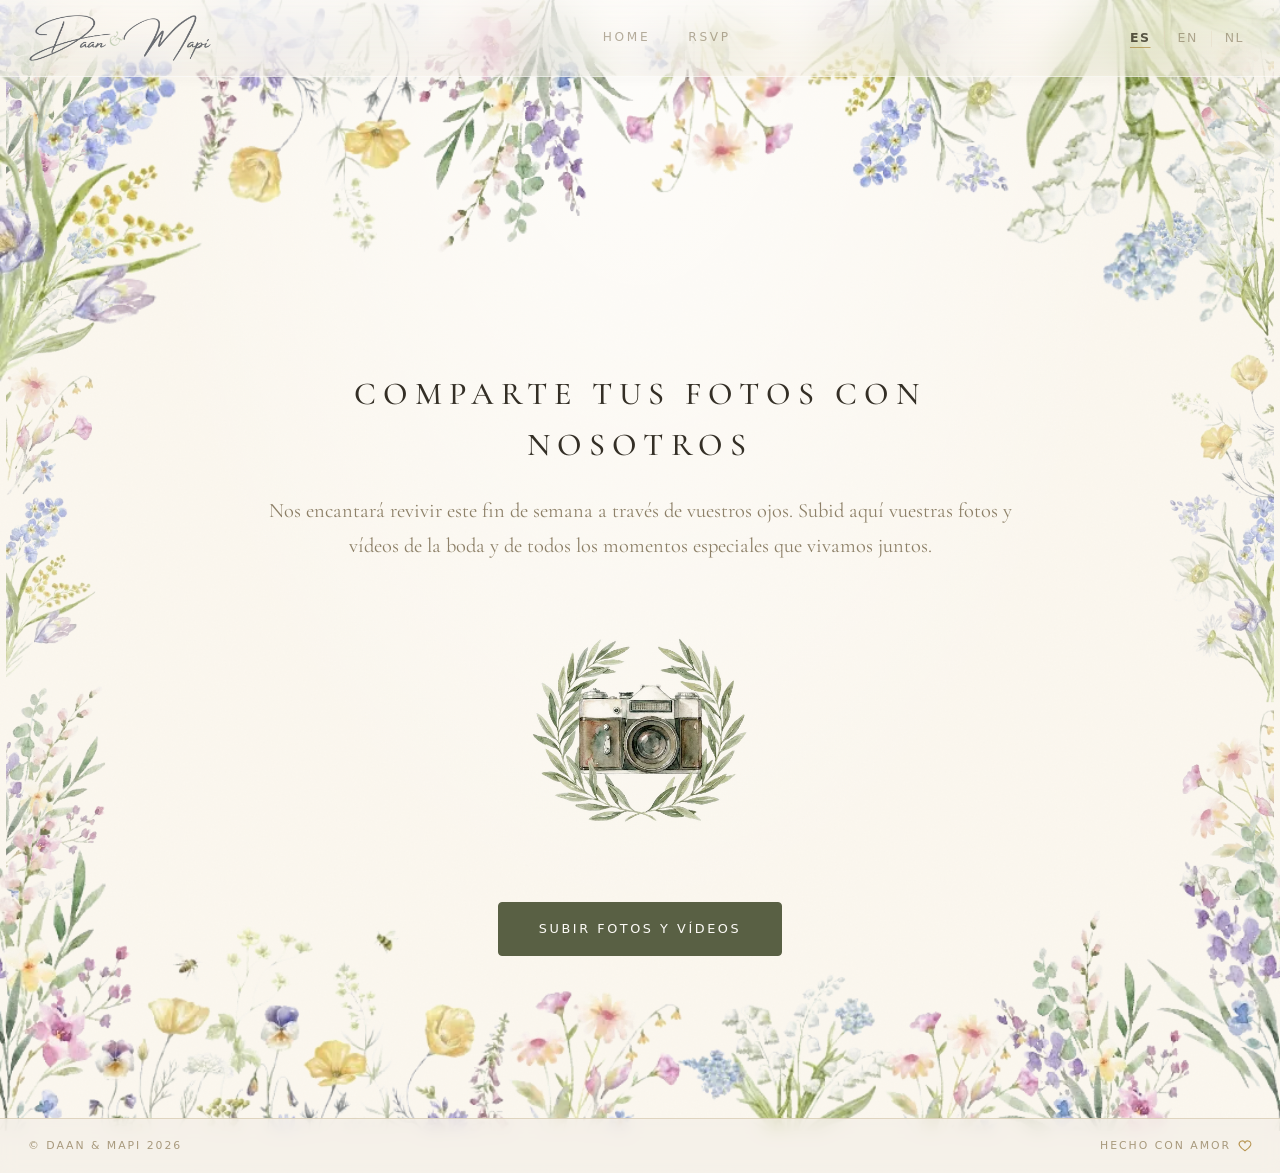
==== commit 12163267: "v2.29" ====
--- a/fotos.html
+++ b/fotos.html
@@ -3,8 +3,8 @@
 <head>
 <meta charset="UTF-8">
 <meta name="viewport" content="width=device-width, initial-scale=1.0">
-<title>Mapi &amp; Daan · Fotos</title>
-<meta name="description" content="Comparte tus fotos y vídeos de la boda de Mapi y Daan.">
+<title>Daan &amp; Mapi · Fotos</title>
+<meta name="description" content="Comparte tus fotos y vídeos de la boda de Daan y Mapi.">
 <link rel="preconnect" href="https://fonts.googleapis.com">
 <link rel="preconnect" href="https://fonts.gstatic.com" crossorigin>
 <link href="https://fonts.googleapis.com/css2?family=Alex+Brush&family=Cormorant+Garamond:ital,wght@0,400;0,500;0,600;0,700;1,400&display=swap" rel="stylesheet">
@@ -16,6 +16,15 @@
 <link rel="apple-touch-icon" sizes="180x180" href="assets/favicon-180.png">
 <link rel="icon" type="image/png" sizes="512x512" href="assets/favicon-512.png">
 <link rel="shortcut icon" href="assets/favicon.ico">
+<script>
+(function(){
+  const PHOTOS_RELEASE = new Date("2026-10-02T12:30:00+02:00");
+  if (new Date() < PHOTOS_RELEASE) {
+    window.location.replace("index.html#inicio");
+  }
+})();
+</script>
+
 </head>
 <body class="photos-page-body">
 <div class="floral-border floral-border-top" aria-hidden="true"></div>
@@ -23,10 +32,11 @@
 <div class="floral-border floral-border-right" aria-hidden="true"></div>
 <div class="floral-border floral-border-bottom" aria-hidden="true"></div>
 <header class="site-header">
-  <a class="brand" href="index.html#inicio">Mapi &amp; Daan</a>
+  <a class="brand" href="index.html#inicio"><span class="brand-logo" aria-hidden="true"><img class="brand-word brand-word-daan" src="assets/brand-daan.png" alt=""><span class="brand-amp" aria-hidden="true"><img class="brand-amp-img" src="assets/amp-cormorant-italic.png" alt=""></span><img class="brand-word brand-word-mapi" src="assets/brand-mapi.png" alt=""></span><span class="brand-sr">Daan &amp; Mapi</span></a>
   <nav class="tab-nav" aria-label="Secciones">
     <a href="index.html#inicio">HOME</a>
     <a href="index.html#rsvp">RSVP</a>
+    <a href="fotos.html" class="photos-release-link active">Fotos</a>
   </nav>
   <nav class="lang-switch" aria-label="Idioma">
     <button data-lang="es">ES</button><span class="sep">|</span>
@@ -42,12 +52,12 @@
     <a class="btn photos-upload-btn" href="https://photos.app.goo.gl/28SNKtLgzze368fo6" target="_blank" rel="noopener" data-i18n="photos.button">Subir fotos y vídeos</a>
   </section>
 </main>
-<footer class="site-footer"><span data-i18n="footer.copy">© Mapi &amp; Daan 2026</span><span class="love"><span data-i18n="footer.love">Hecho con amor</span><svg viewBox="0 0 24 24" fill="none" stroke="currentColor" stroke-width="2" aria-hidden="true"><path d="M12 20s-7.5-4.8-9.4-9A5.2 5.2 0 0 1 12 6.4 5.2 5.2 0 0 1 21.4 11c-1.9 4.2-9.4 9-9.4 9Z"/></svg></span></footer>
+<footer class="site-footer"><span data-i18n="footer.copy">© Daan &amp; Mapi 2026</span><span class="love"><span data-i18n="footer.love">Hecho con amor</span><svg viewBox="0 0 24 24" fill="none" stroke="currentColor" stroke-width="2" aria-hidden="true"><path d="M12 20s-7.5-4.8-9.4-9A5.2 5.2 0 0 1 12 6.4 5.2 5.2 0 0 1 21.4 11c-1.9 4.2-9.4 9-9.4 9Z"/></svg></span></footer>
 <script>
 const translations = {
-  es: {"photos.title":"Comparte tus fotos con nosotros","photos.text":"Nos encantará revivir este fin de semana a través de vuestros ojos. Subid aquí vuestras fotos y vídeos de la boda y de todos los momentos especiales que vivamos juntos.","photos.button":"Subir fotos y vídeos","footer.copy":"© Mapi & Daan 2026","footer.love":"Hecho con amor"},
-  en: {"photos.title":"Share your photos with us","photos.text":"We would love to relive this weekend through your eyes. Upload your photos and videos from the wedding and all the special moments we share together.","photos.button":"Upload photos and videos","footer.copy":"© Mapi & Daan 2026","footer.love":"Made with love"},
-  nl: {"photos.title":"Deel jullie foto's met ons","photos.text":"We zouden dit weekend graag opnieuw beleven door jullie ogen. Upload hier jullie foto's en video's van de bruiloft en van alle bijzondere momenten die we samen meemaken.","photos.button":"Foto's en video's uploaden","footer.copy":"© Mapi & Daan 2026","footer.love":"Gemaakt met liefde"}
+  es: {"photos.title":"Comparte tus fotos con nosotros","photos.text":"Nos encantará revivir este fin de semana a través de vuestros ojos. Subid aquí vuestras fotos y vídeos de la boda y de todos los momentos especiales que vivamos juntos.","photos.button":"Subir fotos y vídeos","footer.copy":"© Daan & Mapi 2026","footer.love":"Hecho con amor"},
+  en: {"photos.title":"Share your photos with us","photos.text":"We would love to relive this weekend through your eyes. Upload your photos and videos from the wedding and all the special moments we share together.","photos.button":"Upload photos and videos","footer.copy":"© Daan & Mapi 2026","footer.love":"Made with love"},
+  nl: {"photos.title":"Deel jullie foto's met ons","photos.text":"We zouden dit weekend graag opnieuw beleven door jullie ogen. Upload hier jullie foto's en video's van de bruiloft en van alle bijzondere momenten die we samen meemaken.","photos.button":"Foto's en video's uploaden","footer.copy":"© Daan & Mapi 2026","footer.love":"Gemaakt met liefde"}
 };
 function applyLang(lang){
   document.documentElement.lang = lang;
--- a/css/style.css
+++ b/css/style.css
@@ -1,5 +1,6 @@
+@import url("https://fonts.googleapis.com/css2?family=Cormorant+Garamond:wght@400&display=swap");
 /* ============================================
-   Mapi & Daan — 03 · 10 · 2026
+   Daan & Mapi — 03 · 10 · 2026
    Shared stylesheet
    ============================================ */
 
@@ -28,7 +29,7 @@
 
   --serif: "Cormorant Garamond", "Iowan Old Style", Georgia, serif;
   --sans: -apple-system, BlinkMacSystemFont, "Segoe UI", system-ui, sans-serif;
-  --script: "Parisienne", "Imperial Script", cursive;
+  --script: "Amsterdam Four", "AmsterdamFour", "Amsterdam 4", "Alex Brush", "Parisienne", "Imperial Script", cursive;
   --script-weight: 400;
   /* If you buy the "Dashing" font (scratchones), drop the .woff2 in assets/
      and uncomment the @font-face below, then set --script: "Dashing", cursive; */
@@ -107,7 +108,7 @@
   border-bottom: 1px solid transparent;
   transition: color .3s, border-color .3s;
 }
-.tab-nav a:hover { color: var(--fg); }
+.tab-nav a:hover { color: var(--olive); }
 .tab-nav a.active {
   color: var(--fg);
   border-bottom-color: var(--accent);
@@ -3025,7 +3026,7 @@
 /* =========================================================
    v1.17 refinements
    - quieter floral frame: softer side depth + slower parallax
-   - mobile header: Mapi & Daan left, language selector right
+   - mobile header: Daan & Mapi left, language selector right
    - RSVP guest details per person, no icon circles
    ========================================================= */
 :root {
@@ -5349,3 +5350,483 @@
 /* v2.13 — corona loader removed after invitation redesign. */
 .page-loader, .page-loader-mark { display: none !important; opacity: 0 !important; visibility: hidden !important; pointer-events: none !important; }
 body { overflow: auto; }
+
+
+/* v2.18 — invitation typography alignment
+   Uses Amsterdam Four when available; falls back gracefully if the webfont is not installed/hosted.
+   The ampersand intentionally uses Cormorant Garamond in soft green. */
+.brand,
+.script-names,
+.invite-card .script-names {
+  font-family: "Amsterdam Four", "AmsterdamFour", "Amsterdam 4", "Alex Brush", "Parisienne", "Imperial Script", cursive !important;
+  font-weight: 400 !important;
+}
+.invite-card .script-names {
+  color: #454850 !important;
+}
+.invite-card .card-amp {
+  font-family: "Cormorant Garamond", Georgia, serif !important;
+  color: #aebf9e !important;
+  font-weight: 500 !important;
+}
+
+/* v2.19 — Amsterdam Four applied through rendered name assets.
+   The font file is not shipped in the public bundle; the names are rendered as image assets
+   so all devices see the same invitation typography. */
+.invite-card .script-names.hero-names-image{
+  font-family: inherit !important;
+  display: flex !important;
+  flex-direction: column !important;
+  align-items: center !important;
+  justify-content: center !important;
+  gap: 0 !important;
+  line-height: 1 !important;
+  margin: clamp(.2rem, 1vw, .6rem) auto clamp(.25rem, 1vw, .55rem) !important;
+  width: min(92vw, 760px) !important;
+  color: transparent !important;
+}
+.invite-card .hero-name-line{
+  display: flex !important;
+  justify-content: center !important;
+  width: 100% !important;
+  line-height: 0 !important;
+}
+.invite-card .hero-name-img{
+  display: block !important;
+  height: auto !important;
+  max-width: 100% !important;
+  pointer-events: none !important;
+  user-select: none !important;
+}
+.invite-card .hero-name-daan{
+  width: min(76vw, 590px) !important;
+}
+.invite-card .hero-name-mapi{
+  width: min(78vw, 610px) !important;
+  margin-top: clamp(-18px, -1.6vw, -8px) !important;
+}
+.invite-card .script-names.hero-names-image .card-amp{
+  font-family: "Cormorant Garamond", Georgia, serif !important;
+  color: #aebf9e !important;
+  font-size: clamp(2.1rem, 4.8vw, 3.2rem) !important;
+  font-weight: 500 !important;
+  line-height: .85 !important;
+  display: block !important;
+  margin: clamp(-8px, -0.6vw, -2px) 0 clamp(-12px, -1vw, -4px) !important;
+}
+
+@media (max-width: 700px){
+  .invite-card .script-names.hero-names-image{
+    width: min(94vw, 420px) !important;
+    margin-top: .25rem !important;
+  }
+  .invite-card .hero-name-daan{
+    width: min(86vw, 390px) !important;
+  }
+  .invite-card .hero-name-mapi{
+    width: min(88vw, 400px) !important;
+    margin-top: -10px !important;
+  }
+  .invite-card .script-names.hero-names-image .card-amp{
+    font-size: clamp(2rem, 8vw, 2.6rem) !important;
+    margin: -5px 0 -8px !important;
+  }
+}
+
+/* v2.20 — reduce hero name size and add safe vertical room for Amsterdam Four swashes. */
+.invite-card .script-names.hero-names-image{
+  width: min(90vw, 650px) !important;
+  overflow: visible !important;
+  margin: clamp(.2rem, 1vw, .6rem) auto clamp(.5rem, 1.2vw, .85rem) !important;
+}
+.invite-card .hero-name-line{
+  overflow: visible !important;
+}
+.invite-card .hero-name-img{
+  overflow: visible !important;
+}
+.invite-card .hero-name-daan{
+  width: min(70vw, 505px) !important;
+}
+.invite-card .hero-name-mapi{
+  width: min(72vw, 525px) !important;
+  margin-top: clamp(-12px, -1.1vw, -5px) !important;
+}
+.invite-card .script-names.hero-names-image .card-amp{
+  font-size: clamp(1.8rem, 4.1vw, 2.7rem) !important;
+  margin: clamp(-6px, -0.5vw, -2px) 0 clamp(-8px, -0.7vw, -3px) !important;
+}
+
+@media (max-width: 700px){
+  .invite-card .script-names.hero-names-image{
+    width: min(92vw, 360px) !important;
+    margin-top: .2rem !important;
+    margin-bottom: .5rem !important;
+  }
+  .invite-card .hero-name-daan{
+    width: min(78vw, 320px) !important;
+  }
+  .invite-card .hero-name-mapi{
+    width: min(80vw, 330px) !important;
+    margin-top: -6px !important;
+  }
+  .invite-card .script-names.hero-names-image .card-amp{
+    font-size: clamp(1.55rem, 6.8vw, 2.1rem) !important;
+    margin: -4px 0 -5px !important;
+  }
+}
+
+/* v2.21 — final hero name sizing: smaller and no clipping for Amsterdam Four swashes */
+.invite-card,
+.hero-stage,
+.invite-card .script-names.hero-names-image,
+.invite-card .hero-name-line,
+.invite-card .hero-name-img {
+  overflow: visible !important;
+}
+
+.invite-card .script-names.hero-names-image{
+  width: min(84vw, 560px) !important;
+  max-width: 560px !important;
+  line-height: 1 !important;
+  gap: 0 !important;
+  margin: clamp(.35rem, 1vw, .75rem) auto clamp(.75rem, 1.4vw, 1.05rem) !important;
+  padding: 0.35em 0 0.45em !important;
+}
+
+.invite-card .hero-name-line{
+  line-height: 0 !important;
+  padding: .08em 0 .16em !important;
+}
+
+.invite-card .hero-name-daan{
+  width: min(62vw, 430px) !important;
+  max-width: 430px !important;
+}
+
+.invite-card .hero-name-mapi{
+  width: min(64vw, 445px) !important;
+  max-width: 445px !important;
+  margin-top: clamp(-4px, -0.55vw, -2px) !important;
+}
+
+.invite-card .script-names.hero-names-image .card-amp{
+  font-size: clamp(1.55rem, 3.4vw, 2.25rem) !important;
+  line-height: 1.05 !important;
+  margin: clamp(-2px, -0.25vw, 0px) 0 clamp(-3px, -0.35vw, -1px) !important;
+}
+
+@media (max-width: 700px){
+  .invite-card .script-names.hero-names-image{
+    width: min(88vw, 310px) !important;
+    max-width: 310px !important;
+    margin-top: .35rem !important;
+    margin-bottom: .75rem !important;
+    padding: .45em 0 .55em !important;
+  }
+  .invite-card .hero-name-line{
+    padding: .10em 0 .18em !important;
+  }
+  .invite-card .hero-name-daan{
+    width: min(68vw, 270px) !important;
+    max-width: 270px !important;
+  }
+  .invite-card .hero-name-mapi{
+    width: min(70vw, 280px) !important;
+    max-width: 280px !important;
+    margin-top: -2px !important;
+  }
+  .invite-card .script-names.hero-names-image .card-amp{
+    font-size: clamp(1.35rem, 5.6vw, 1.75rem) !important;
+    margin: -1px 0 -2px !important;
+  }
+}
+
+/* v2.22 — reduce Daan & Mapi hero name image assets by 30% including containers */
+.invite-card,
+.hero-stage,
+.invite-card .script-names.hero-names-image,
+.invite-card .hero-name-line,
+.invite-card .hero-name-img {
+  overflow: visible !important;
+}
+
+.invite-card .script-names.hero-names-image{
+  width: min(58.8vw, 392px) !important;
+  max-width: 392px !important;
+  line-height: 1 !important;
+  gap: 0 !important;
+  margin: clamp(.25rem, .75vw, .55rem) auto clamp(.55rem, 1vw, .75rem) !important;
+  padding: 0.35em 0 0.55em !important;
+}
+
+.invite-card .hero-name-line{
+  line-height: 0 !important;
+  padding: .10em 0 .20em !important;
+}
+
+.invite-card .hero-name-daan{
+  width: min(43.4vw, 301px) !important;
+  max-width: 301px !important;
+}
+
+.invite-card .hero-name-mapi{
+  width: min(44.8vw, 312px) !important;
+  max-width: 312px !important;
+  margin-top: clamp(-3px, -0.4vw, -1px) !important;
+}
+
+.invite-card .script-names.hero-names-image .card-amp{
+  font-size: clamp(1.10rem, 2.4vw, 1.58rem) !important;
+  line-height: 1.05 !important;
+  margin: clamp(-1px, -0.2vw, 0px) 0 clamp(-2px, -0.25vw, -1px) !important;
+}
+
+@media (max-width: 700px){
+  .invite-card .script-names.hero-names-image{
+    width: min(61.6vw, 217px) !important;
+    max-width: 217px !important;
+    margin-top: .25rem !important;
+    margin-bottom: .55rem !important;
+    padding: .45em 0 .65em !important;
+  }
+  .invite-card .hero-name-line{
+    padding: .12em 0 .22em !important;
+  }
+  .invite-card .hero-name-daan{
+    width: min(47.6vw, 189px) !important;
+    max-width: 189px !important;
+  }
+  .invite-card .hero-name-mapi{
+    width: min(49vw, 196px) !important;
+    max-width: 196px !important;
+    margin-top: -1px !important;
+  }
+  .invite-card .script-names.hero-names-image .card-amp{
+    font-size: clamp(.95rem, 3.9vw, 1.22rem) !important;
+    margin: -1px 0 -1px !important;
+  }
+}
+
+/* v2.23 — tighten Amsterdam Four hero composition and prevent D swash clipping.
+   Uses cropped transparent name assets and compact spacing between Daan, &, Mapi and date. */
+.invite-card,
+.hero-stage,
+.invite-card .script-names.hero-names-image,
+.invite-card .hero-name-line,
+.invite-card .hero-name-img {
+  overflow: visible !important;
+}
+
+.invite-card .script-names.hero-names-image{
+  width: min(58.8vw, 392px) !important;
+  max-width: 392px !important;
+  gap: 0 !important;
+  line-height: 1 !important;
+  padding: 0.02em 0 0.04em !important;
+  margin: clamp(.12rem, .45vw, .35rem) auto clamp(.10rem, .4vw, .28rem) !important;
+}
+
+.invite-card .hero-name-line{
+  display: flex !important;
+  align-items: center !important;
+  justify-content: center !important;
+  line-height: 0 !important;
+  padding: 0 !important;
+  margin: 0 !important;
+  overflow: visible !important;
+}
+
+.invite-card .hero-name-img{
+  display: block !important;
+  height: auto !important;
+  overflow: visible !important;
+}
+
+.invite-card .hero-name-daan{
+  width: min(43.4vw, 301px) !important;
+  max-width: 301px !important;
+}
+
+.invite-card .hero-name-mapi{
+  width: min(44.8vw, 312px) !important;
+  max-width: 312px !important;
+  margin-top: 0 !important;
+}
+
+.invite-card .script-names.hero-names-image .card-amp{
+  font-family: "Cormorant Garamond", Georgia, serif !important;
+  color: #aebf9e !important;
+  font-size: clamp(1.10rem, 2.4vw, 1.58rem) !important;
+  line-height: 1 !important;
+  display: block !important;
+  margin: clamp(-18px, -2.1vw, -8px) 0 clamp(-20px, -2.4vw, -10px) !important;
+}
+
+.invite-card .card-date{
+  margin-top: clamp(.05rem, .35vw, .25rem) !important;
+}
+
+@media (max-width: 700px){
+  .invite-card .script-names.hero-names-image{
+    width: min(61.6vw, 217px) !important;
+    max-width: 217px !important;
+    padding: 0 !important;
+    margin-top: .12rem !important;
+    margin-bottom: .08rem !important;
+  }
+  .invite-card .hero-name-line{
+    padding: 0 !important;
+    margin: 0 !important;
+  }
+  .invite-card .hero-name-daan{
+    width: min(47.6vw, 189px) !important;
+    max-width: 189px !important;
+  }
+  .invite-card .hero-name-mapi{
+    width: min(49vw, 196px) !important;
+    max-width: 196px !important;
+    margin-top: 0 !important;
+  }
+  .invite-card .script-names.hero-names-image .card-amp{
+    font-size: clamp(.95rem, 3.9vw, 1.22rem) !important;
+    margin: -16px 0 -18px !important;
+  }
+  .invite-card .card-date{
+    margin-top: .05rem !important;
+  }
+}
+
+/* v2.26 — top-menu brand aligned with invitation typography.
+   Daan/Mapi are rendered Amsterdam Four assets; ampersand uses smaller Cormorant Garamond Regular in soft green. */
+.site-header .brand{
+  display: inline-flex !important;
+  align-items: center !important;
+  justify-content: flex-start !important;
+  line-height: 1 !important;
+  overflow: visible !important;
+  min-width: 0 !important;
+  color: #454850 !important;
+}
+.site-header .brand-logo{
+  display: inline-flex !important;
+  align-items: center !important;
+  justify-content: center !important;
+  gap: 0.035em !important;
+  height: clamp(34px, 4.4vw, 48px) !important;
+  overflow: visible !important;
+  white-space: nowrap !important;
+}
+.site-header .brand-word{
+  display: block !important;
+  height: 100% !important;
+  width: auto !important;
+  object-fit: contain !important;
+  overflow: visible !important;
+  pointer-events: none !important;
+  user-select: none !important;
+}
+.site-header .brand-amp{
+  font-family: "Cormorant Garamond", "Cormorant Garamond Regular", Garamond, Georgia, serif !important;
+  color: #aebf9e !important;
+  font-size: clamp(0.78rem, 1.35vw, 1.08rem) !important;
+  font-weight: 400 !important;
+  font-style: normal !important;
+  font-optical-sizing: auto !important;
+  line-height: 0.95 !important;
+  display: inline-block !important;
+  margin: 0 -0.10em !important;
+  transform: translateY(0.08em) !important;
+}
+.site-header .brand-sr{
+  position: absolute !important;
+  width: 1px !important;
+  height: 1px !important;
+  padding: 0 !important;
+  margin: -1px !important;
+  overflow: hidden !important;
+  clip: rect(0, 0, 0, 0) !important;
+  white-space: nowrap !important;
+  border: 0 !important;
+}
+@media (max-width: 700px){
+  .site-header .brand-logo{
+    height: clamp(31px, 7.8vw, 40px) !important;
+    gap: 0.025em !important;
+  }
+  .site-header .brand-amp{
+    font-size: clamp(0.68rem, 2.7vw, 0.92rem) !important;
+    transform: translateY(0.08em) !important;
+  }
+}
+
+/* v2.26 — menu logo ampersand refined: smaller Cormorant Garamond Regular, optically aligned with invitation. */
+
+
+/* v2.27 — Cormorant Garamond Italic ampersand rendered as image.
+   Avoids browser fallback and matches the invitation without shipping font files. */
+.site-header .brand-logo{
+  gap: 0.018em !important;
+}
+.site-header .brand-amp{
+  display: inline-flex !important;
+  align-items: center !important;
+  justify-content: center !important;
+  flex: 0 0 auto !important;
+  height: 100% !important;
+  width: auto !important;
+  margin: 0 -0.18em !important;
+  transform: translateY(0.03em) !important;
+  line-height: 1 !important;
+  overflow: visible !important;
+}
+.site-header .brand-amp-img{
+  display: block !important;
+  height: 32% !important;
+  width: auto !important;
+  object-fit: contain !important;
+  opacity: 1 !important;
+  pointer-events: none !important;
+  user-select: none !important;
+}
+@media (max-width: 700px){
+  .site-header .brand-logo{
+    gap: 0.01em !important;
+  }
+  .site-header .brand-amp{
+    margin: 0 -0.16em !important;
+    transform: translateY(0.035em) !important;
+  }
+  .site-header .brand-amp-img{
+    height: 30% !important;
+  }
+}
+
+.invite-card .script-names.hero-names-image .card-amp{
+  display: inline-flex !important;
+  align-items: center !important;
+  justify-content: center !important;
+  line-height: 1 !important;
+  margin: -0.18em auto -0.18em !important;
+  padding: 0 !important;
+  height: clamp(30px, 4.8vw, 50px) !important;
+  overflow: visible !important;
+  color: transparent !important;
+}
+.invite-card .script-names.hero-names-image .card-amp .hero-amp-img{
+  display: block !important;
+  height: 100% !important;
+  width: auto !important;
+  object-fit: contain !important;
+}
+@media (max-width: 700px){
+  .invite-card .script-names.hero-names-image .card-amp{
+    height: clamp(24px, 8vw, 38px) !important;
+    margin: -0.14em auto -0.14em !important;
+  }
+}
+
+/* v2.29 — match invitation: date uses the same soft green as the ampersand */
+.invite-card .card-date{
+  color: #aebf9e !important;
+}
